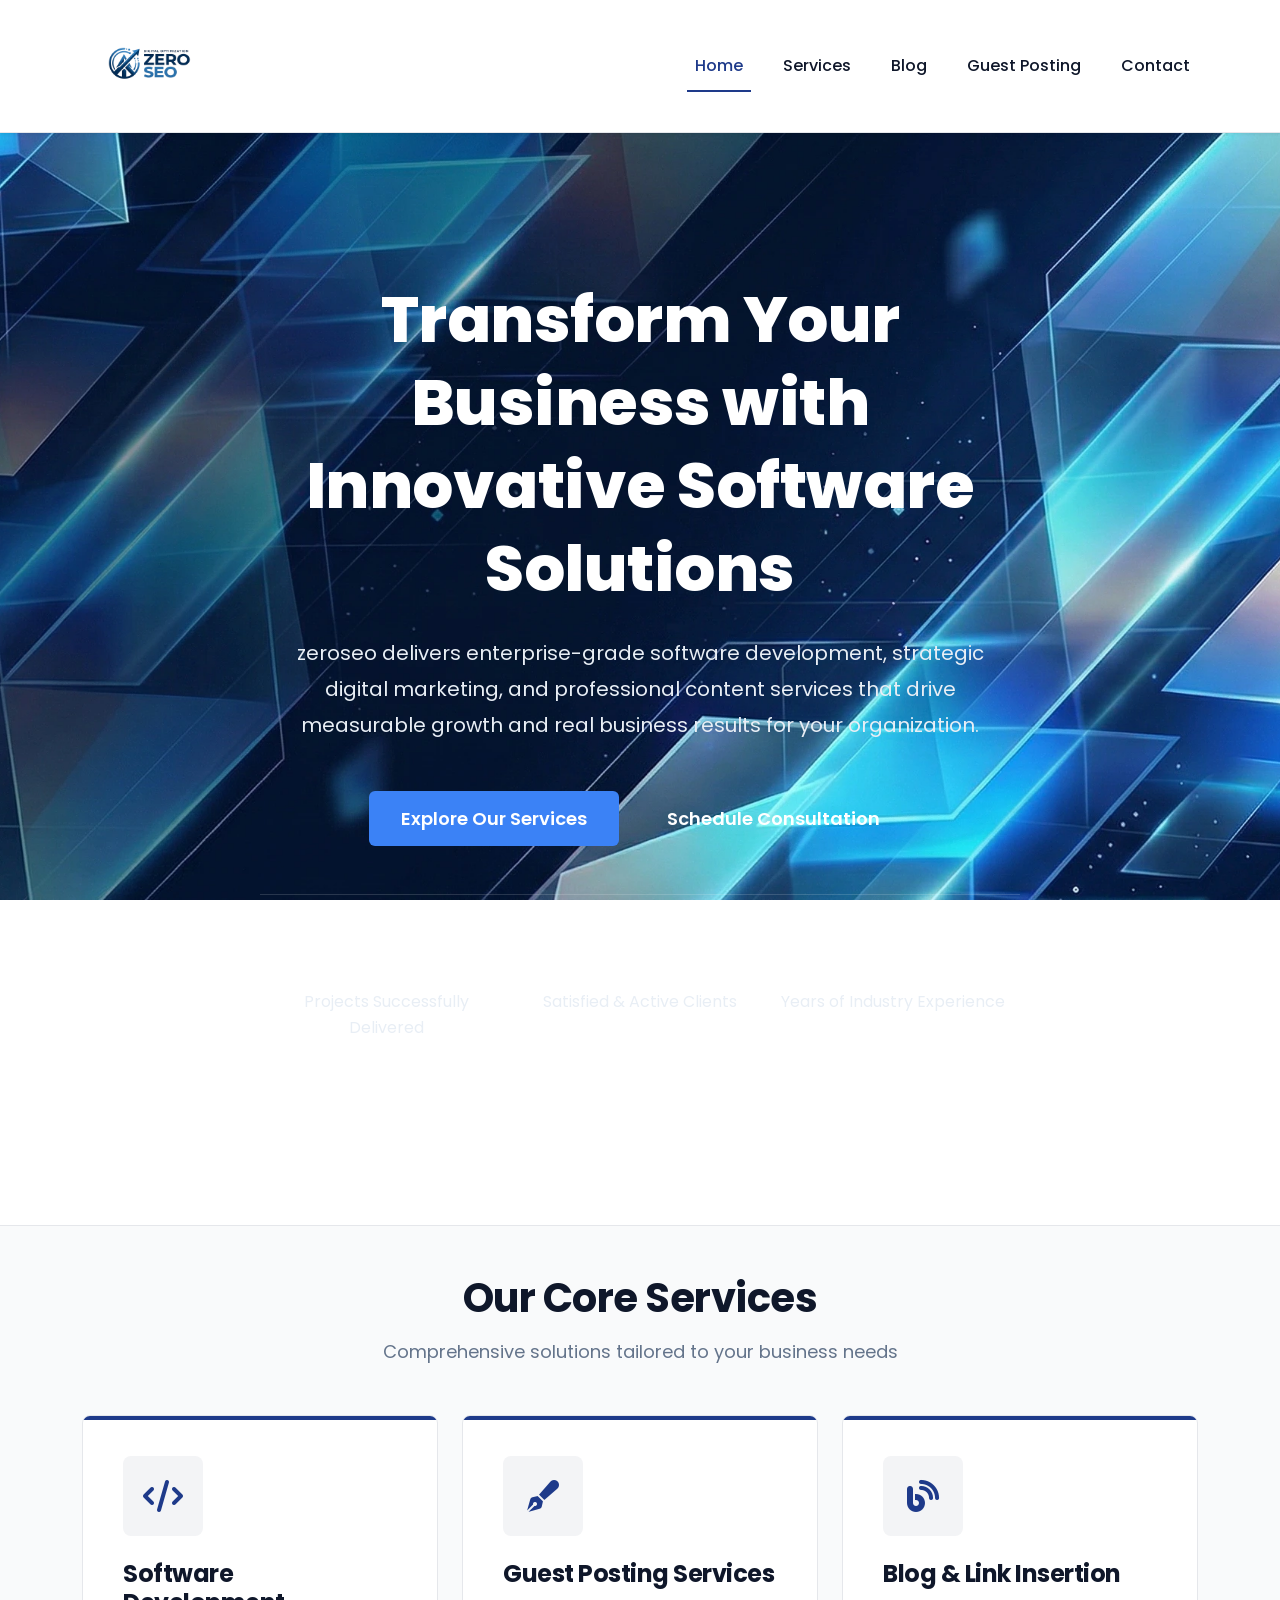
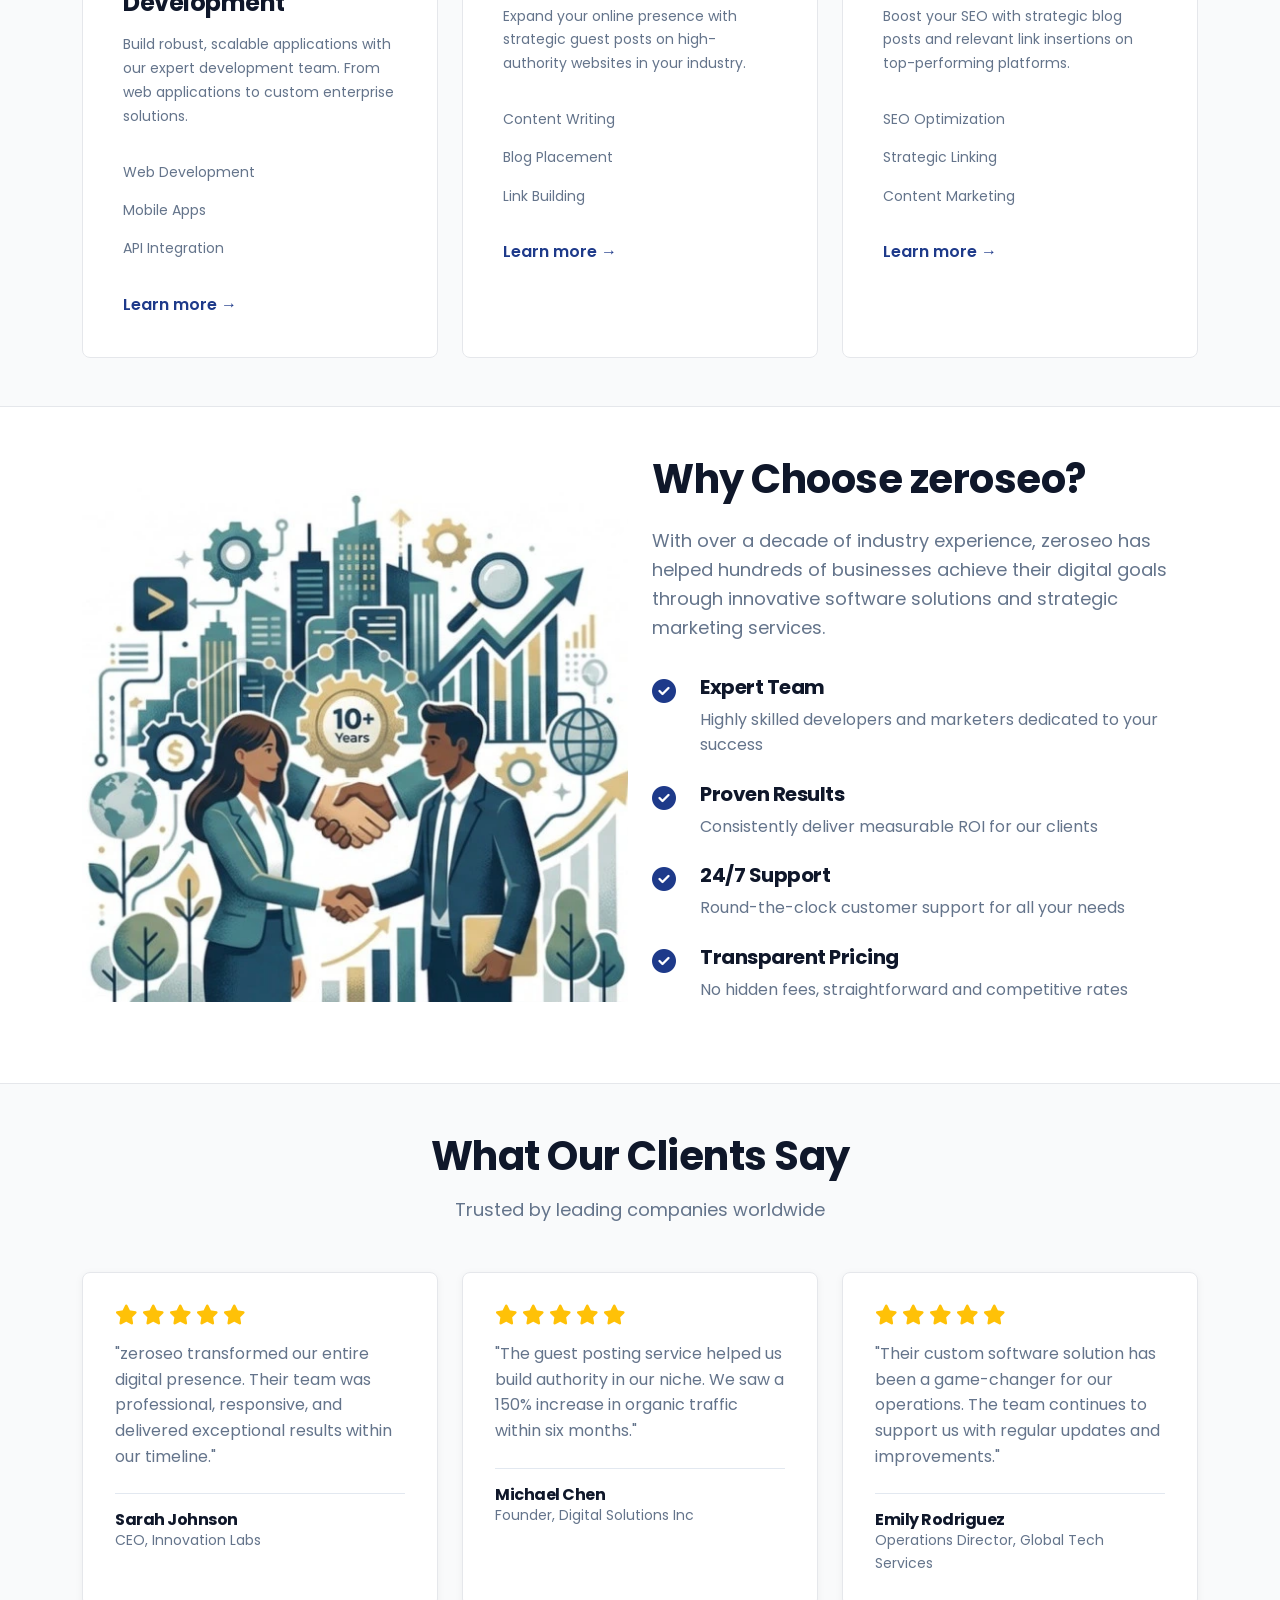
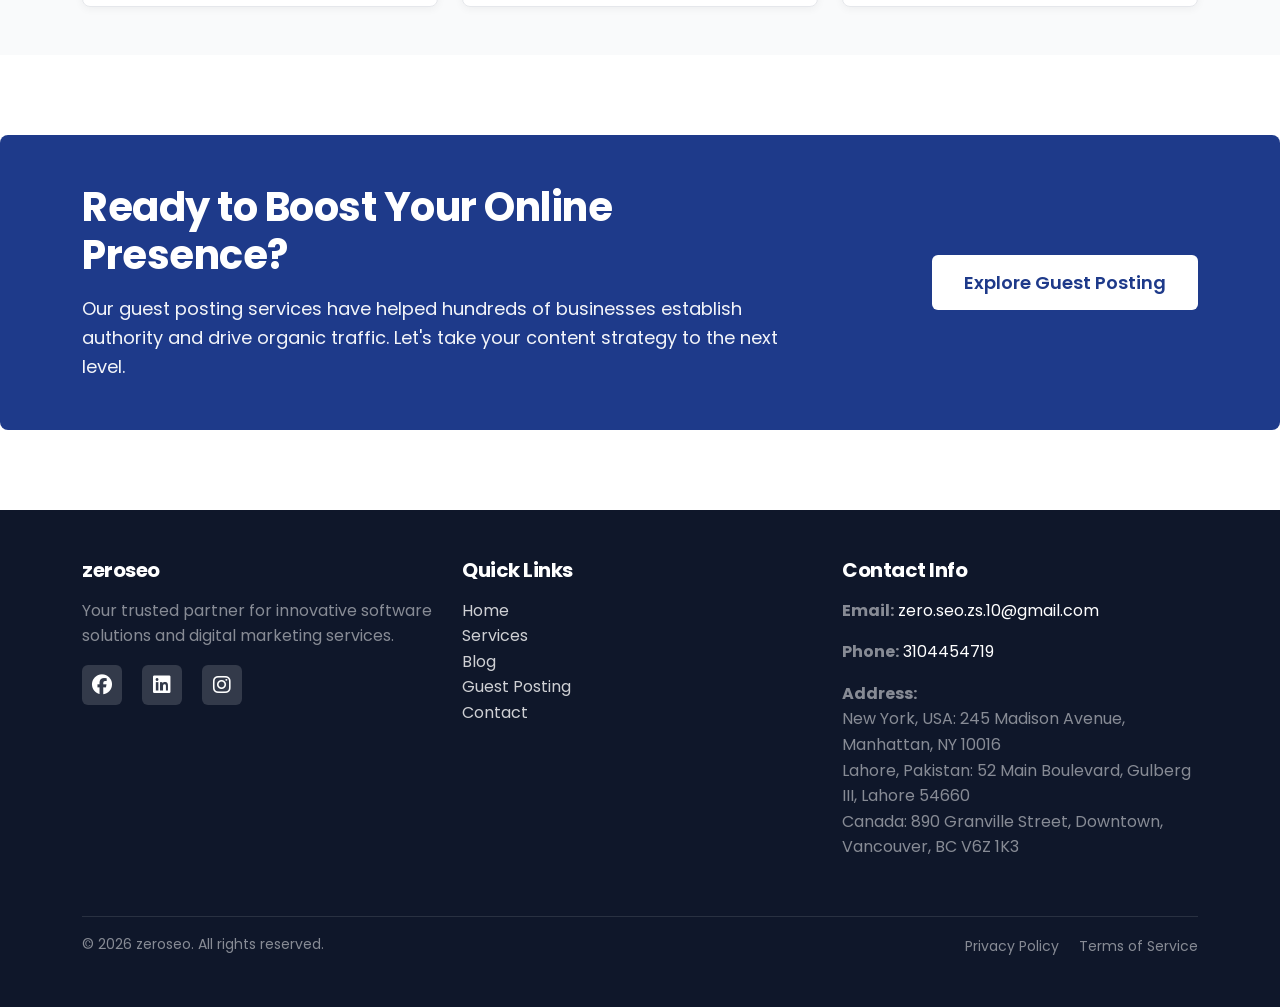
==== index.html @ 4df9459d "Update footer socials and unify multi-location addresses" ====
<!doctype html>
<html lang="en">
  <head>
    <meta charset="UTF-8" />
    <meta name="viewport" content="width=device-width, initial-scale=1.0" />
    <title>
      zeroseo - Premium Software Development & Digital Marketing Services
    </title>
    <meta
      name="description"
      content="Discover zeroseo's premium software development, guest posting, and blog marketing services. Elevate your digital presence today."
    />
    <meta
      name="keywords"
      content="software development, guest posting, blog marketing, digital services"
    />
    <meta
      property="og:title"
      content="zeroseo - Premium Software Development & Digital Marketing Services"
    />
    <meta
      property="og:description"
      content="Discover zeroseo's premium software development, guest posting, and blog marketing services."
    />
    <meta property="og:type" content="website" />
    <meta property="og:url" content="https://zeroseo.com" />
    <meta property="og:image" content="assets/images/og-image.webp" />
    <meta name="theme-color" content="#0d6efd" />
    <link rel="icon" type="image/webp" href="assets/images/logo.webp" />

    <!-- Google Fonts - Poppins Sans Serif -->
    <link rel="preconnect" href="https://fonts.googleapis.com" />
    <link rel="preconnect" href="https://fonts.gstatic.com" crossorigin />
    <link
      href="https://fonts.googleapis.com/css2?family=Poppins:wght@300;400;500;600;700;800;900&display=swap"
      rel="stylesheet"
    />

    <!-- Bootstrap 5 CSS from CDN -->
    <link
      href="https://cdn.jsdelivr.net/npm/bootstrap@5.3.0/dist/css/bootstrap.min.css"
      rel="stylesheet"
    />
    <!-- Font Awesome for Icons -->
    <link
      rel="stylesheet"
      href="https://cdnjs.cloudflare.com/ajax/libs/font-awesome/6.4.0/css/all.min.css"
    />
    <!-- Custom CSS -->
    <link rel="stylesheet" href="assets/css/styles.css" />
  </head>
  <body>
    <!-- Navigation Bar -->
    <nav
      class="navbar navbar-expand-lg navbar-light bg-white sticky-top shadow-sm"
    >
      <div class="container">
        <a class="navbar-brand" href="index.html">
          <img
            src="assets/images/logo.webp"
            alt="zeroseo Logo"
            class="navbar-logo"
            style="height: 90px"
          />
        </a>
        <button
          class="navbar-toggler"
          type="button"
          data-bs-toggle="collapse"
          data-bs-target="#navbarNav"
        >
          <span class="navbar-toggler-icon"></span>
        </button>
        <div class="collapse navbar-collapse" id="navbarNav">
          <ul class="navbar-nav ms-auto">
            <li class="nav-item">
              <a class="nav-link active" href="index.html">Home</a>
            </li>
            <li class="nav-item">
              <a class="nav-link" href="pages/services/services.html"
                >Services</a
              >
            </li>
            <li class="nav-item">
              <a class="nav-link" href="pages/blog/blog-list.html">Blog</a>
            </li>
            <li class="nav-item">
              <a class="nav-link" href="pages/guest-posting/guest-posting.html"
                >Guest Posting</a
              >
            </li>
            <li class="nav-item">
              <a class="nav-link" href="pages/contact/contact.html">Contact</a>
            </li>
          </ul>
        </div>
      </div>
    </nav>

    <!-- Hero Section -->
    <section
      class="hero-section py-5"
      style="background-image: url(&quot;assets/images/hero-bg.webp&quot;)"
    >
      <div class="container">
        <div class="row align-items-center min-vh-100">
          <div class="col-lg-8 mx-auto text-center">
            <h1 class="display-3 fw-bold mb-4" style="color: #ffffff">
              Transform Your Business with Innovative Software Solutions
            </h1>
            <p class="lead fs-5 mb-5" style="color: #e8eef5; line-height: 1.8">
              zeroseo delivers enterprise-grade software development, strategic
              digital marketing, and professional content services that drive
              measurable growth and real business results for your organization.
            </p>
            <div class="d-flex gap-3 justify-content-center flex-wrap">
              <a
                href="pages/services/services.html"
                class="btn btn-primary btn-lg"
                style="background-color: #3b82f6; border-color: #3b82f6"
              >
                Explore Our Services
              </a>
              <a
                href="pages/contact/contact.html"
                class="btn btn-outline-primary btn-lg"
                style="
                  color: #ffffff;
                  border-color: #ffffff;
                  background-color: transparent;
                "
              >
                Schedule Consultation
              </a>
            </div>

            <!-- Trust Metrics -->
            <div class="row mt-5 pt-4 border-top">
              <div class="col-md-4 py-4">
                <h3 class="h2 fw-bold" style="color: #ffffff">200+</h3>
                <p style="color: #d1d9e6">Projects Successfully Delivered</p>
              </div>
              <div class="col-md-4 py-4">
                <h3 class="h2 fw-bold" style="color: #ffffff">65+</h3>
                <p style="color: #d1d9e6">Satisfied & Active Clients</p>
              </div>
              <div class="col-md-4 py-4">
                <h3 class="h2 fw-bold" style="color: #ffffff">5+</h3>
                <p style="color: #d1d9e6">Years of Industry Experience</p>
              </div>
            </div>
          </div>
        </div>
      </div>
    </section>

    <!-- Services Overview Cards -->
    <section
      class="services-overview py-5"
      style="
        background-color: #f9fafb;
        border-top: 1px solid #e5e7eb;
        border-bottom: 1px solid #e5e7eb;
      "
    >
      <div class="container">
        <div class="text-center mb-5">
          <h2 class="display-6 fw-bold mb-3">Our Core Services</h2>
          <p class="lead text-muted">
            Comprehensive solutions tailored to your business needs
          </p>
        </div>

        <div class="row g-4">
          <!-- Service Card 1: Software Development -->
          <div class="col-md-6 col-lg-4">
            <div class="service-card h-100">
              <div class="icon-box">
                <i class="fas fa-code"></i>
              </div>
              <h3>Software Development</h3>
              <p>
                Build robust, scalable applications with our expert development
                team. From web applications to custom enterprise solutions.
              </p>
              <ul class="service-list">
                <li>Web Development</li>
                <li>Mobile Apps</li>
                <li>API Integration</li>
              </ul>
              <a
                href="pages/services/services.html"
                class="text-primary text-decoration-none fw-semibold"
                >Learn more →</a
              >
            </div>
          </div>

          <!-- Service Card 2: Guest Posting -->
          <div class="col-md-6 col-lg-4">
            <div class="service-card h-100">
              <div class="icon-box">
                <i class="fas fa-pen-fancy"></i>
              </div>
              <h3>Guest Posting Services</h3>
              <p>
                Expand your online presence with strategic guest posts on
                high-authority websites in your industry.
              </p>
              <ul class="service-list">
                <li>Content Writing</li>
                <li>Blog Placement</li>
                <li>Link Building</li>
              </ul>
              <a
                href="pages/guest-posting/guest-posting.html"
                class="text-primary text-decoration-none fw-semibold"
                >Learn more →</a
              >
            </div>
          </div>

          <!-- Service Card 3: Blog & Link Insertion -->
          <div class="col-md-6 col-lg-4">
            <div class="service-card h-100">
              <div class="icon-box">
                <i class="fas fa-blog"></i>
              </div>
              <h3>Blog & Link Insertion</h3>
              <p>
                Boost your SEO with strategic blog posts and relevant link
                insertions on top-performing platforms.
              </p>
              <ul class="service-list">
                <li>SEO Optimization</li>
                <li>Strategic Linking</li>
                <li>Content Marketing</li>
              </ul>
              <a
                href="pages/services/services.html"
                class="text-primary text-decoration-none fw-semibold"
                >Learn more →</a
              >
            </div>
          </div>
        </div>
      </div>
    </section>

    <!-- About Section -->
    <section class="about-section py-5">
      <div class="container">
        <div class="row align-items-center g-4">
          <div class="col-lg-6">
            <div class="about-image">
              <img
                src="assets/images/why-choose-zeroseo.webp"
                alt="Why Choose zeroseo - Professional Team"
                class="img-fluid"
              />
            </div>
          </div>
          <div class="col-lg-6">
            <h2 class="display-6 fw-bold mb-4">Why Choose zeroseo?</h2>
            <p class="lead text-muted mb-4">
              With over a decade of industry experience, zeroseo has helped
              hundreds of businesses achieve their digital goals through
              innovative software solutions and strategic marketing services.
            </p>
            <div class="features-list">
              <div class="feature-item">
                <i class="fas fa-check-circle text-primary"></i>
                <div>
                  <h5>Expert Team</h5>
                  <p>
                    Highly skilled developers and marketers dedicated to your
                    success
                  </p>
                </div>
              </div>
              <div class="feature-item">
                <i class="fas fa-check-circle text-primary"></i>
                <div>
                  <h5>Proven Results</h5>
                  <p>Consistently deliver measurable ROI for our clients</p>
                </div>
              </div>
              <div class="feature-item">
                <i class="fas fa-check-circle text-primary"></i>
                <div>
                  <h5>24/7 Support</h5>
                  <p>Round-the-clock customer support for all your needs</p>
                </div>
              </div>
              <div class="feature-item">
                <i class="fas fa-check-circle text-primary"></i>
                <div>
                  <h5>Transparent Pricing</h5>
                  <p>No hidden fees, straightforward and competitive rates</p>
                </div>
              </div>
            </div>
          </div>
        </div>
      </div>
    </section>

    <!-- Testimonials Section -->
    <section
      class="testimonials-section py-5"
      style="background-color: #f9fafb; border-top: 1px solid #e5e7eb"
    >
      <div class="container">
        <div class="text-center mb-5">
          <h2 class="display-6 fw-bold mb-3">What Our Clients Say</h2>
          <p class="lead text-muted">Trusted by leading companies worldwide</p>
        </div>

        <div class="row g-4">
          <!-- Testimonial 1 -->
          <div class="col-md-6 col-lg-4">
            <div class="testimonial-card h-100">
              <div class="stars mb-3">
                <i class="fas fa-star text-warning"></i>
                <i class="fas fa-star text-warning"></i>
                <i class="fas fa-star text-warning"></i>
                <i class="fas fa-star text-warning"></i>
                <i class="fas fa-star text-warning"></i>
              </div>
              <p class="mb-4">
                "zeroseo transformed our entire digital presence. Their team was
                professional, responsive, and delivered exceptional results
                within our timeline."
              </p>
              <div class="testimonial-author">
                <h6 class="mb-0 fw-bold">Sarah Johnson</h6>
                <p class="text-muted small mb-0">CEO, Innovation Labs</p>
              </div>
            </div>
          </div>

          <!-- Testimonial 2 -->
          <div class="col-md-6 col-lg-4">
            <div class="testimonial-card h-100">
              <div class="stars mb-3">
                <i class="fas fa-star text-warning"></i>
                <i class="fas fa-star text-warning"></i>
                <i class="fas fa-star text-warning"></i>
                <i class="fas fa-star text-warning"></i>
                <i class="fas fa-star text-warning"></i>
              </div>
              <p class="mb-4">
                "The guest posting service helped us build authority in our
                niche. We saw a 150% increase in organic traffic within six
                months."
              </p>
              <div class="testimonial-author">
                <h6 class="mb-0 fw-bold">Michael Chen</h6>
                <p class="text-muted small mb-0">
                  Founder, Digital Solutions Inc
                </p>
              </div>
            </div>
          </div>

          <!-- Testimonial 3 -->
          <div class="col-md-6 col-lg-4">
            <div class="testimonial-card h-100">
              <div class="stars mb-3">
                <i class="fas fa-star text-warning"></i>
                <i class="fas fa-star text-warning"></i>
                <i class="fas fa-star text-warning"></i>
                <i class="fas fa-star text-warning"></i>
                <i class="fas fa-star text-warning"></i>
              </div>
              <p class="mb-4">
                "Their custom software solution has been a game-changer for our
                operations. The team continues to support us with regular
                updates and improvements."
              </p>
              <div class="testimonial-author">
                <h6 class="mb-0 fw-bold">Emily Rodriguez</h6>
                <p class="text-muted small mb-0">
                  Operations Director, Global Tech Services
                </p>
              </div>
            </div>
          </div>
        </div>
      </div>
    </section>

    <!-- CTA Section: Guest Posting Promotion -->
    <section
      class="cta-section py-5"
      style="background-color: #1e3a8a; margin: 5rem 0"
    >
      <div class="container">
        <div class="row align-items-center">
          <div class="col-lg-8">
            <h2 class="display-6 fw-bold mb-3">
              Ready to Boost Your Online Presence?
            </h2>
            <p class="lead mb-0">
              Our guest posting services have helped hundreds of businesses
              establish authority and drive organic traffic. Let's take your
              content strategy to the next level.
            </p>
          </div>
          <div class="col-lg-4 text-lg-end mt-4 mt-lg-0">
            <a
              href="pages/guest-posting/guest-posting.html"
              class="btn btn-light btn-lg"
              >Explore Guest Posting</a
            >
          </div>
        </div>
      </div>
    </section>

    <!-- Footer -->
    <footer class="bg-dark text-white py-5 mt-5">
      <div class="container">
        <div class="row">
          <div class="col-md-4 mb-4">
            <h5 class="mb-3">zeroseo</h5>
            <p class="text-white-50">
              Your trusted partner for innovative software solutions and digital
              marketing services.
            </p>
            <div class="social-links mt-3">
              <a href="#" class="text-white me-3" aria-label="Facebook"
                ><i class="fab fa-facebook"></i
              ></a>
              <a href="https://www.linkedin.com/company/zeroseo/about/" class="text-white me-3" aria-label="LinkedIn"
                ><i class="fab fa-linkedin"></i
              ></a>
              <a href="#" class="text-white" aria-label="Instagram"
                ><i class="fab fa-instagram"></i
              ></a>
            </div>
          </div>
          <div class="col-md-4 mb-4">
            <h5 class="mb-3">Quick Links</h5>
            <ul class="list-unstyled">
              <li>
                <a href="index.html" class="text-decoration-none">Home</a>
              </li>
              <li>
                <a
                  href="pages/services/services.html"
                  class="text-decoration-none"
                  >Services</a
                >
              </li>
              <li>
                <a href="pages/blog/blog-list.html" class="text-decoration-none"
                  >Blog</a
                >
              </li>
              <li>
                <a
                  href="pages/guest-posting/guest-posting.html"
                  class="text-decoration-none"
                  >Guest Posting</a
                >
              </li>
              <li>
                <a
                  href="pages/contact/contact.html"
                  class="text-decoration-none"
                  >Contact</a
                >
              </li>
            </ul>
          </div>
          <div class="col-md-4 mb-4">
            <h5 class="mb-3">Contact Info</h5>
            <p class="text-white-50">
              <strong>Email:</strong>
              <a
                href="mailto:zero.seo.zs.10@gmail.com"
                class="text-white text-decoration-none"
                >zero.seo.zs.10@gmail.com</a
              >
            </p>
            <p class="text-white-50">
              <strong>Phone:</strong>
              <a href="tel:+1234567890" class="text-white text-decoration-none"
                >3104454719</a
              >
            </p>
            <p class="text-white-50">
              <strong>Address:</strong><br />
              New York, USA: 245 Madison Avenue, Manhattan, NY 10016<br />
              Lahore, Pakistan: 52 Main Boulevard, Gulberg III, Lahore 54660<br />
              Canada: 890 Granville Street, Downtown, Vancouver, BC V6Z 1K3
            </p>
          </div>
        </div>
        <hr class="bg-secondary" />
        <div class="row">
          <div class="col-md-6">
            <p class="text-white-50 small mb-0">
              &copy; 2026 zeroseo. All rights reserved.
            </p>
          </div>
          <div class="col-md-6 text-md-end">
            <a href="#" class="text-white-50 small text-decoration-none me-3"
              >Privacy Policy</a
            >
            <a href="#" class="text-white-50 small text-decoration-none"
              >Terms of Service</a
            >
          </div>
        </div>
      </div>
    </footer>

    <!-- Bootstrap 5 JS from CDN -->
    <script src="https://cdn.jsdelivr.net/npm/bootstrap@5.3.0/dist/js/bootstrap.bundle.min.js"></script>
    <!-- Custom JS -->
    <script src="assets/js/script.js"></script>
  </body>
</html>
---- assets/css/styles.css ----
/* ================================================
   zeroseo WEBSITE - CUSTOM STYLES
   Professional Software Services Website
   ================================================ */

/* ================================================
   COLOR PALETTE & VARIABLES
   ================================================ */
:root {
    /* Primary Colors - Professional Palette */
    --primary-color: #1e3a8a;
    --primary-dark: #1e40af;
    --primary-light: #3b82f6;
    
    /* Secondary Colors */
    --secondary-color: #64748b;
    --success-color: #10b981;
    --warning-color: #f59e0b;
    --danger-color: #ef4444;
    
    /* Neutral Colors - Professional Grays */
    --dark-color: #0f172a;
    --light-color: #f8fafc;
    --white-color: #ffffff;
    --gray-color: #e2e8f0;
    --gray-900: #111827;
    --gray-800: #1f2937;
    --gray-700: #374151;
    --gray-600: #4b5563;
    --gray-500: #6b7280;
    --gray-400: #9ca3af;
    --gray-300: #d1d5db;
    --gray-200: #e5e7eb;
    --gray-100: #f3f4f6;
    --gray-50: #f9fafb;
    
    /* Typography */
    --font-family: 'Poppins', -apple-system, BlinkMacSystemFont, 'Segoe UI', 'Roboto', 'Helvetica Neue', 'Arial', sans-serif;
    --font-size-base: 1rem;
    --font-size-lg: 1.125rem;
    --font-size-sm: 0.875rem;
    
    /* Shadows - Professional */
    --shadow-sm: 0 1px 3px rgba(0, 0, 0, 0.08);
    --shadow-md: 0 4px 12px rgba(0, 0, 0, 0.1);
    --shadow-lg: 0 10px 30px rgba(0, 0, 0, 0.12);
    
    /* Transitions */
    --transition: all 0.3s ease;
}

/* ================================================
   GLOBAL STYLES
   ================================================ */
* {
    margin: 0;
    padding: 0;
    box-sizing: border-box;
}

html {
    scroll-behavior: smooth;
}

body {
    font-family: 'Poppins', -apple-system, BlinkMacSystemFont, 'Segoe UI', 'Roboto', 'Helvetica Neue', 'Arial', sans-serif !important;
    font-size: var(--font-size-base);
    line-height: 1.6;
    color: var(--dark-color);
    background-color: var(--white-color);
}

/* Keep Font Awesome icons using their own font family. */
.fa,
.fas,
.fa-solid {
    font-family: "Font Awesome 6 Free" !important;
    font-weight: 900 !important;
}

.fab,
.fa-brands {
    font-family: "Font Awesome 6 Brands" !important;
    font-weight: 400 !important;
}

/* ================================================
   TYPOGRAPHY
   ================================================ */
h1, h2, h3, h4, h5, h6 {
    font-weight: 700;
    line-height: 1.2;
    margin-bottom: 1rem;
    color: var(--dark-color);
    letter-spacing: -0.5px;
}

h1 { font-size: 3rem; }
h2 { font-size: 2.5rem; }
h3 { font-size: 2rem; }
h4 { font-size: 1.5rem; }
h5 { font-size: 1.25rem; }
h6 { font-size: 1rem; }

p {
    margin-bottom: 1rem;
    color: var(--secondary-color);
}

a {
    color: var(--primary-color);
    text-decoration: none;
    transition: var(--transition);
}

a:hover {
    color: var(--primary-dark);
}

.lead {
    font-size: var(--font-size-lg);
    font-weight: 400;
}

/* ================================================
   BUTTONS
   ================================================ */
.btn {
    padding: 0.75rem 1.5rem;
    font-weight: 600;
    border-radius: 6px;
    transition: var(--transition);
    box-shadow: none;
    border: none;
}

.btn-primary {
    background-color: var(--primary-color);
    border-color: var(--primary-color);
    color: var(--white-color);
}

.btn-primary:hover,
.btn-primary:active {
    background-color: var(--primary-dark);
    border-color: var(--primary-dark);
    box-shadow: 0 10px 25px rgba(30, 58, 138, 0.3);
    transform: translateY(-2px);
}

.btn-outline-primary {
    color: var(--primary-color);
    border-color: var(--primary-color);
}

.btn-outline-primary:hover {
    background-color: var(--primary-color);
    border-color: var(--primary-color);
    color: var(--white-color);
}

.btn-light {
    background-color: var(--white-color);
    border-color: var(--white-color);
    color: var(--primary-color);
    font-weight: 600;
}

.btn-light:hover {
    background-color: var(--light-color);
    border-color: var(--light-color);
}

.btn-lg {
    padding: 0.875rem 2rem;
    font-size: var(--font-size-lg);
}

/* ================================================
   NAVIGATION BAR
   ================================================ */
.navbar {
    transition: var(--transition);
    padding: 1rem 0;
    border-bottom: 1px solid var(--gray-200);
}

.navbar-brand {
    font-size: 1.5rem;
    font-weight: 700;
    color: var(--primary-color) !important;
    letter-spacing: 0.5px;
    display: flex;
    align-items: center;
}

.navbar-logo {
    width: auto;
    display: block;
}

.navbar-logo-icon {
    font-size: 1.75rem;
    display: inline-block;
}

.navbar-nav .nav-link {
    color: var(--dark-color) !important;
    font-weight: 500;
    margin-left: 1.5rem;
    position: relative;
    transition: var(--transition);
}

.navbar-nav .nav-link::after {
    content: '';
    position: absolute;
    bottom: -5px;
    left: 0;
    width: 0;
    height: 2px;
    background-color: var(--primary-color);
    transition: var(--transition);
}

.navbar-nav .nav-link:hover::after,
.navbar-nav .nav-link.active::after {
    width: 100%;
}

.navbar-nav .nav-link.active {
    color: var(--primary-color) !important;
}

.navbar-toggler {
    border-color: var(--primary-color);
}

.navbar-toggler:focus {
    box-shadow: 0 0 0 0.25rem rgba(13, 110, 253, 0.25);
}

/* ================================================
   HERO SECTION
   ================================================ */
.hero-section {
    background-size: cover;
    background-position: center;
    background-repeat: no-repeat;
    background-attachment: fixed;
    position: relative;
    overflow: hidden;
    min-height: 100vh;
    padding: 6rem 0 !important;
}

.hero-section::before {
    content: '';
    position: absolute;
    top: 0;
    left: 0;
    width: 100%;
    height: 100%;
    background: rgba(13, 45, 95, 0.6);
    z-index: 100;
    animation: shutterWipeOpen 1.5s ease-in-out forwards;
}

.hero-section::after {
    display: none;
}

.hero-section .container {
    position: relative;
    z-index: 1;
}

.hero-section h1 {
    color: #ffffff !important;
    line-height: 1.3;
    font-weight: 800 !important;
}

.hero-section .lead {
    color: #e8eef5 !important;
    font-weight: 400;
}

.hero-section p {
    color: #e8eef5 !important;
}

.hero-section .btn-primary {
    background-color: #3b82f6 !important;
    border-color: #3b82f6 !important;
    color: #ffffff !important;
    font-weight: 600;
}

.hero-section .btn-primary:hover {
    background-color: #2563eb !important;
    border-color: #2563eb !important;
    box-shadow: 0 10px 30px rgba(59, 130, 246, 0.4);
    transform: translateY(-2px);
    color: #ffffff !important;
}

.hero-section .btn-outline-primary {
    color: #ffffff !important;
    border-color: #ffffff !important;
    background-color: transparent !important;
    font-weight: 600;
}

.hero-section .btn-outline-primary:hover {
    background-color: rgba(255, 255, 255, 0.15) !important;
    color: #ffffff !important;
    border-color: #ffffff !important;
}

.hero-section .border-top {
    border-color: rgba(255, 255, 255, 0.15) !important;
}

.hero-section h3 {
    color: #ffffff !important;
    font-weight: 700 !important;
}

.hero-section .text-primary {
    color: #ffffff !important;
}

.hero-section .text-muted {
    color: #d1d9e6 !important;
}

/* Content Animation */
.hero-section .col-lg-8 {
    animation: fadeInUp 1s ease-out 0.5s forwards;
    opacity: 0;
}

/* Keyframe Animations */
@keyframes shutterWipeOpen {
    0% {
        left: 0;
        width: 100%;
        opacity: 1;
    }
    100% {
        left: 100%;
        width: 0;
        opacity: 0;
    }
}

@keyframes fadeInUp {
    from {
        opacity: 0;
        transform: translateY(30px);
    }
    to {
        opacity: 1;
        transform: translateY(0);
    }
}

/* Keyframe Animations */
@keyframes shutterOpen {
    0% {
        transform: scaleX(1);
        transform-origin: left center;
    }
    100% {
        transform: scaleX(0);
        transform-origin: left center;
    }
}

@keyframes contentFadeIn {
    from {
        opacity: 0;
    }
    to {
        opacity: 1;
    }
}

.min-vh-75 {
    min-height: 75vh;
}

/* ================================================
   SERVICE CARDS
   ================================================ */
.service-card {
    background: var(--white-color);
    border: 1px solid var(--gray-200);
    border-radius: 8px;
    padding: 2.5rem;
    transition: var(--transition);
    position: relative;
    overflow: hidden;
}

.service-card::before {
    content: '';
    position: absolute;
    top: 0;
    left: 0;
    width: 100%;
    height: 4px;
    background-color: var(--primary-color);
}

.service-card:hover {
    transform: translateY(-10px);
    box-shadow: var(--shadow-lg);
    border-color: var(--primary-color);
}

.service-card h3 {
    color: var(--dark-color);
    margin-top: 1.5rem;
    margin-bottom: 1rem;
    font-size: 1.5rem;
}

.service-card p {
    color: var(--secondary-color);
    font-size: var(--font-size-sm);
    line-height: 1.7;
}

.service-list,
.service-features {
    list-style: none;
    padding-left: 0;
    margin-left: 0;
    margin: 1.5rem 0;
}

.service-list li::marker,
.service-features li::marker {
    content: "";
}

.service-list li,
.service-features li {
    padding: 0.5rem 0;
    color: var(--secondary-color);
    font-size: var(--font-size-sm);
}

.service-features li {
    display: flex;
    align-items: center;
}

.service-features i {
    color: var(--success-color);
    margin-right: 0.75rem;
}

/* ================================================
   ICON BOX
   ================================================ */
.icon-box {
    width: 80px;
    height: 80px;
    background-color: var(--gray-100);
    border-radius: 8px;
    display: flex;
    align-items: center;
    justify-content: center;
    font-size: 2rem;
    color: var(--primary-color);
    margin-bottom: 1rem;
    transition: var(--transition);
}

.service-card:hover .icon-box {
    background-color: var(--primary-color);
    color: white;
    transform: scale(1.1);
}

/* ================================================
   FEATURE ITEMS
   ================================================ */
.features-list {
    list-style: none;
    margin: 2rem 0;
}

.feature-item {
    display: flex;
    gap: 1.5rem;
    margin-bottom: 1.5rem;
    align-items: flex-start;
}

.feature-item i {
    font-size: 1.5rem;
    color: var(--primary-color);
    margin-top: 0.25rem;
    flex-shrink: 0;
}

.feature-item h5 {
    color: var(--dark-color);
    margin-bottom: 0.5rem;
}

.feature-item p {
    color: var(--secondary-color);
    margin-bottom: 0;
}

/* ================================================
   TESTIMONIAL CARDS
   ================================================ */
.testimonial-card {
    background: var(--white-color);
    border: 1px solid var(--gray-200);
    border-radius: 8px;
    padding: 2rem;
    transition: var(--transition);
    box-shadow: 0 2px 8px rgba(0, 0, 0, 0.05);
}

.testimonial-card:hover {
    box-shadow: 0 10px 25px rgba(0, 0, 0, 0.08);
    transform: translateY(-4px);
}

.testimonial-card .stars {
    display: flex;
    gap: 0.25rem;
}

.testimonial-card i.fa-star {
    font-size: 1.25rem;
}

.testimonial-author {
    border-top: 1px solid var(--gray-color);
    padding-top: 1rem;
}

/* ================================================
   BENEFIT CARDS
   ================================================ */
.benefit-card {
    background: var(--white-color);
    border: 1px solid var(--gray-200);
    border-radius: 8px;
    padding: 2rem;
    text-align: center;
    transition: var(--transition);
    height: 100%;
}

.benefit-card:hover {
    box-shadow: 0 10px 30px rgba(0, 0, 0, 0.08);
    transform: translateY(-5px);
}

.benefit-card h4 {
    color: var(--dark-color);
    margin-bottom: 1rem;
    font-size: 1.25rem;
}

.benefit-card p {
    color: var(--secondary-color);
    font-size: var(--font-size-sm);
    margin-bottom: 0;
}

/* ================================================
   PRICING CARDS
   ================================================ */
.pricing-card {
    background: var(--white-color);
    border: 1px solid var(--gray-200);
    border-radius: 8px;
    padding: 2.5rem 2rem;
    text-align: center;
    transition: var(--transition);
    position: relative;
}

.pricing-card.featured {
    border: 2px solid var(--primary-color);
    box-shadow: 0 20px 40px rgba(30, 58, 138, 0.1);
    transform: scale(1.02);
}

.pricing-card:hover {
    box-shadow: var(--shadow-lg);
    border-color: var(--primary-color);
}

.badge-recommended {
    position: absolute;
    top: -15px;
    left: 50%;
    transform: translateX(-50%);
    background: var(--primary-color);
    color: var(--white-color);
    padding: 0.5rem 1.5rem;
    border-radius: 50px;
    font-size: var(--font-size-sm);
    font-weight: 600;
    white-space: nowrap;
}

.pricing-card h3 {
    color: var(--dark-color);
    margin-bottom: 0.5rem;
}

.price {
    margin: 1.5rem 0;
    display: flex;
    justify-content: center;
    align-items: baseline;
    gap: 0.5rem;
}

.price .amount {
    font-size: 2.75rem;
    font-weight: 700;
    color: var(--primary-color);
}

.price .period {
    color: var(--secondary-color);
    font-size: var(--font-size-sm);
}

.features-list {
    text-align: left;
    margin: 2rem 0;
}

.features-list li {
    padding: 0.75rem 0;
    border-bottom: 1px solid var(--gray-color);
    color: var(--secondary-color);
    font-size: var(--font-size-sm);
}

.features-list li:last-child {
    border-bottom: none;
}

.features-list i.fa-check {
    color: var(--success-color);
    margin-right: 0.75rem;
}

.features-list i.fa-times {
    color: #d3d3d3;
    margin-right: 0.75rem;
}

/* ================================================
   PROCESS STEPS
   ================================================ */
.process-step {
    text-align: center;
    padding: 2rem 1.5rem;
    background: var(--white-color);
    border-radius: 8px;
    border: 1px solid var(--gray-200);
    transition: var(--transition);
}

.process-step:hover {
    box-shadow: 0 10px 30px rgba(0, 0, 0, 0.08);
    transform: translateY(-5px);
}

.step-number {
    width: 60px;
    height: 60px;
    background-color: var(--primary-color);
    color: var(--white-color);
    border-radius: 8px;
    display: flex;
    align-items: center;
    justify-content: center;
    font-size: 1.75rem;
    font-weight: 700;
    margin: 0 auto 1.5rem;
}

.process-step h4 {
    color: var(--dark-color);
    margin-bottom: 1rem;
}

.process-step p {
    color: var(--secondary-color);
    font-size: var(--font-size-sm);
    margin-bottom: 0;
}

/* ================================================
   CTA SECTION
   ================================================ */
.cta-section {
    background-color: var(--primary-color);
    border-radius: 8px;
    color: var(--white-color);
}

.cta-section h2 {
    color: var(--white-color);
}

.cta-section p {
    color: rgba(255, 255, 255, 0.95);
}

/* ================================================
   BLOG SECTION
   ================================================ */
.blog-card {
    background: var(--white-color);
    border: 1px solid var(--gray-200);
    border-radius: 8px;
    overflow: hidden;
    transition: var(--transition);
    box-shadow: 0 2px 8px rgba(0, 0, 0, 0.05);
    display: flex;
    flex-direction: column;
    height: 100%;
}

.blog-card:hover {
    box-shadow: 0 12px 24px rgba(0, 0, 0, 0.12);
    transform: translateY(-8px);
}

.blog-card-link {
    cursor: pointer;
}

.blog-card-link:focus-visible {
    outline: 3px solid rgba(30, 58, 138, 0.45);
    outline-offset: 3px;
}

.blog-card .blog-featured-image {
    width: 100%;
    height: 180px;
    background-color: var(--gray-200);
    overflow: hidden;
    display: flex;
    align-items: center;
    justify-content: center;
}

.blog-card .blog-featured-image img {
    width: 100%;
    height: 100%;
    object-fit: cover;
    transition: var(--transition);
}

.blog-card:hover .blog-featured-image img {
    transform: scale(1.05);
}

.blog-card-content {
    padding: 1.5rem;
    flex-grow: 1;
    display: flex;
    flex-direction: column;
}

.blog-meta {
    display: flex;
    gap: 1rem;
    margin-bottom: 1rem;
    color: var(--secondary-color);
    font-size: var(--font-size-sm);
    flex-wrap: wrap;
}

.blog-meta span {
    display: flex;
    align-items: center;
    gap: 0.5rem;
}

.blog-card h3 {
    color: var(--dark-color);
    margin-bottom: 0.75rem;
    font-size: 1.25rem;
    line-height: 1.4;
}

.blog-excerpt {
    color: var(--secondary-color);
    font-size: var(--font-size-sm);
    margin-bottom: 1rem;
    flex-grow: 1;
    line-height: 1.6;
}

.blog-card a {
    color: var(--primary-color);
    font-weight: 600;
    margin-top: auto;
    transition: var(--transition);
}

.blog-card a:hover {
    color: var(--primary-dark);
}

/* ================================================
   BLOG POST SECTION
   ================================================ */
.blog-post-section {
    min-height: 800px;
}

.blog-post-section .blog-featured-image {
    background-color: #f0f0f0;
    min-height: 400px;
}

.blog-post-section .blog-featured-image img {
    max-width: 100%;
    height: auto;
}

.post-meta {
    display: flex;
    gap: 2rem;
    color: var(--secondary-color);
    font-size: var(--font-size-sm);
    flex-wrap: wrap;
}

.post-meta span {
    display: inline-flex;
    align-items: center;
    gap: 0.5rem;
}

.post-content {
    line-height: 1.8;
    color: var(--secondary-color);
    font-size: var(--font-size-lg);
}

.post-content h2 {
    margin-top: 2rem;
    margin-bottom: 1rem;
}

.post-content h3 {
    margin-top: 1.75rem;
    margin-bottom: 1rem;
}

.post-content p {
    margin-bottom: 1.25rem;
}

.post-content ul,
.post-content ol {
    margin-left: 2rem;
    margin-bottom: 1.25rem;
}

.post-content li {
    margin-bottom: 0.5rem;
}

.post-navigation {
    font-weight: 600;
    transition: var(--transition);
}

.post-navigation a {
    color: var(--dark-color);
    transition: var(--transition);
}

.post-navigation a:hover {
    color: var(--primary-color);
}

/* ================================================
   SIDEBAR
   ================================================ */
.sidebar-widget {
    background: var(--white-color);
    border: 1px solid var(--gray-200);
    border-radius: 8px;
    padding: 1.5rem;
}

.sidebar-widget h4 {
    color: var(--dark-color);
    margin-bottom: 1.5rem;
    border-bottom: 2px solid var(--primary-color);
    padding-bottom: 0.75rem;
}

.sidebar-widget ul li {
    margin-bottom: 1rem;
    border-bottom: 1px solid var(--gray-color);
    padding-bottom: 1rem;
}

.sidebar-widget ul li:last-child {
    border-bottom: none;
    margin-bottom: 0;
    padding-bottom: 0;
}

.sidebar-widget a {
    color: var(--dark-color);
    font-weight: 500;
    transition: var(--transition);
}

.sidebar-widget a:hover {
    color: var(--primary-color);
}

.related-post-card {
    background: var(--white-color);
    border: 1px solid var(--gray-200);
    border-radius: 8px;
    overflow: hidden;
    margin-bottom: 1rem;
    transition: var(--transition);
}

.related-post-card:hover {
    box-shadow: 0 8px 20px rgba(0, 0, 0, 0.1);
}

.related-post-image {
    width: 100%;
    height: 150px;
    background-color: var(--gray-200);
    overflow: hidden;
}

.related-post-image img {
    width: 100%;
    height: 100%;
    object-fit: cover;
}

.related-post-content {
    padding: 1rem;
}

.related-post-content h6 {
    margin-bottom: 0.5rem;
    color: var(--dark-color);
}

.related-post-content a {
    color: var(--primary-color);
    font-size: var(--font-size-sm);
}

/* ================================================
   CONTACT SECTION
   ================================================ */
.contact-info {
    display: flex;
    gap: 1.5rem;
    margin-bottom: 2rem;
}

.contact-info .icon-box {
    flex-shrink: 0;
    width: 60px;
    height: 60px;
}

.contact-info h5 {
    color: var(--dark-color);
    margin-bottom: 0.5rem;
}

.contact-form-wrapper {
    background: var(--white-color);
    border: 1px solid var(--gray-200);
    border-radius: 8px;
    padding: 2.5rem;
    box-shadow: 0 4px 15px rgba(0, 0, 0, 0.05);
}

.form-label {
    color: var(--dark-color);
    margin-bottom: 0.5rem;
}

.form-control,
.form-select {
    border: 1px solid var(--gray-300);
    border-radius: 6px;
    padding: 0.75rem 1rem;
    font-size: var(--font-size-base);
    transition: var(--transition);
    background-color: var(--white-color);
}

.form-control:focus,
.form-select:focus {
    border-color: var(--primary-color);
    box-shadow: 0 0 0 0.25rem rgba(13, 110, 253, 0.25);
}

.form-control.is-invalid,
.form-select.is-invalid {
    border-color: var(--danger-color);
}

.form-control.is-invalid:focus,
.form-select.is-invalid:focus {
    box-shadow: 0 0 0 0.25rem rgba(220, 53, 69, 0.25);
}

.form-check-input {
    cursor: pointer;
}

.form-check-input:checked {
    background-color: var(--primary-color);
    border-color: var(--primary-color);
}

.form-check-label {
    cursor: pointer;
    color: var(--secondary-color);
}

.form-feedback {
    display: none;
    color: var(--danger-color);
    font-size: var(--font-size-sm);
    margin-top: 0.25rem;
}

.map-container {
    width: 100%;
    min-height: 400px;
}

.map-container iframe {
    border-radius: 8px;
}

/* ================================================
   PAGE HEADER
   ================================================ */
.page-header {
    position: relative;
    overflow: hidden;
    background-image: url('../images/hero-bg.webp');
    background-size: cover;
    background-position: center;
    background-repeat: no-repeat;
    background-attachment: fixed;
    border-bottom: 1px solid var(--gray-200);
}

.page-header::before {
    content: '';
    position: absolute;
    inset: 0;
    background: rgba(13, 45, 95, 0.65);
    z-index: 0;
}

.page-header::after {
    content: '';
    position: absolute;
    top: 0;
    left: 0;
    width: 100%;
    height: 100%;
    background: rgba(13, 45, 95, 0.95);
    z-index: 1;
    animation: shutterWipeOpen 1.5s ease-in-out forwards;
}

.page-header .container {
    position: relative;
    z-index: 2;
    animation: fadeInUp 0.9s ease-out 0.35s both;
}

.page-header h1 {
    color: #ffffff;
}

.page-header p,
.page-header .lead,
.page-header .text-muted {
    color: #e8eef5 !important;
}

/* ================================================
   BREADCRUMB
   ================================================ */
.breadcrumb {
    background-color: transparent;
    padding: 0;
    border-bottom: none;
}

.breadcrumb-item {
    font-size: var(--font-size-sm);
}

.breadcrumb-item a {
    color: var(--primary-color);
}

.breadcrumb-item a:hover {
    color: var(--primary-dark);
}

.breadcrumb-item.active {
    color: var(--secondary-color);
}

/* ================================================
   FOOTER
   ================================================ */
footer {
    background-color: var(--dark-color);
    color: var(--white-color);
    margin-top: auto;
}

footer h5 {
    color: var(--white-color);
    margin-bottom: 1.5rem;
}

footer a {
    color: rgba(255, 255, 255, 0.8);
    transition: var(--transition);
    text-decoration: none;
}

footer a:hover {
    color: var(--primary-light);
    text-decoration: none;
}

.social-links a {
    color: var(--white-color);
    font-size: 1.25rem;
    display: inline-flex;
    align-items: center;
    justify-content: center;
    width: 40px;
    height: 40px;
    border-radius: 6px;
    background-color: rgba(255, 255, 255, 0.15);
    transition: var(--transition);
}

.social-links a:hover {
    background-color: var(--primary-light);
    color: var(--white-color);
    transform: translateY(-3px);
}

footer hr {
    border-color: rgba(255, 255, 255, 0.1);
    border-top: 1px solid rgba(255, 255, 255, 0.08);
}

/* ================================================
   ALERTS
   ================================================ */
.alert {
    border-radius: 0.5rem;
    border: none;
    margin-top: 1.5rem;
}

.alert-success {
    background-color: #d4edda;
    color: #155724;
}

.alert-success .alert-link {
    color: #0c5460;
}

.alert-info {
    background-color: #d1ecf1;
    color: #0c5460;
}

.alert-info .alert-link {
    color: #062c33;
}

/* ================================================
   RESPONSIVE DESIGN
   ================================================ */

/* Large Devices (lg and up) */
@media (max-width: 991px) {
    h1 { font-size: 2.5rem; }
    h2 { font-size: 2rem; }
    h3 { font-size: 1.5rem; }

    .navbar-nav .nav-link {
        margin-left: 0;
        padding: 0.5rem 0;
    }

    .navbar-nav .nav-link::after {
        display: none;
    }

    .pricing-card.featured {
        transform: scale(1);
    }
}

/* Medium Devices (md) */
@media (max-width: 767px) {
    h1 { font-size: 2rem; }
    h2 { font-size: 1.5rem; }
    h3 { font-size: 1.25rem; }

    .service-card {
        padding: 1.5rem;
    }

    .icon-box {
        width: 70px;
        height: 70px;
        font-size: 1.75rem;
    }

    .pricing-card {
        padding: 2rem 1.5rem;
    }

    .price .amount {
        font-size: 2.25rem;
    }

    .cta-section .row {
        text-align: center;
    }

    .cta-section .col-lg-4 {
        margin-top: 1.5rem;
    }

    footer .col-md-6 {
        text-align: center;
    }

    footer .col-md-6.text-md-end {
        text-align: center;
    }
}

/* Small Devices (sm) */
@media (max-width: 575px) {
    h1 { font-size: 1.5rem; }
    h2 { font-size: 1.25rem; }
    h3 { font-size: 1rem; }

    .btn {
        padding: 0.625rem 1.25rem;
        font-size: var(--font-size-sm);
    }

    .btn-lg {
        padding: 0.75rem 1.5rem;
        font-size: var(--font-size-base);
    }

    .navbar-brand {
        font-size: 1.25rem;
    }

    .navbar-logo-icon {
        font-size: 1.5rem;
    }

    /* Hero Section Small */
    .hero-section {
        padding: 3rem 0;
    }

    .service-card,
    .benefit-card,
    .pricing-card {
        padding: 1.25rem;
    }

    .icon-box {
        width: 60px;
        height: 60px;
        font-size: 1.5rem;
    }

    .testimonial-card,
    .contact-form-wrapper {
        padding: 1.5rem;
    }

    .form-control,
    .form-select {
        padding: 0.625rem 0.75rem;
        font-size: var(--font-size-sm);
    }

    .post-meta {
        gap: 1rem;
    }

    .blog-card .blog-featured-image {
        height: 160px;
    }

    .feature-item {
        gap: 1rem;
    }

    .feature-item i {
        font-size: 1.25rem;
    }

    .process-step {
        padding: 1.5rem 1rem;
    }

    .step-number {
        width: 50px;
        height: 50px;
        font-size: 1.5rem;
    }
}

/* Extra Small Devices (xs) */
@media (max-width: 360px) {
    .navbar-brand span {
        display: none;
    }

    h1 { font-size: 1.25rem; }
    h2 { font-size: 1rem; }

    .btn {
        width: 100%;
        display: block;
        margin-bottom: 0.5rem;
    }

    .btn-group {
        flex-direction: column;
    }

    .d-flex.gap-3 {
        flex-direction: column;
    }

    .contact-info {
        gap: 1rem;
    }
}

/* ================================================
   ANIMATIONS & TRANSITIONS
   ================================================ */
@keyframes fadeInUp {
    from {
        opacity: 0;
        transform: translateY(30px);
    }
    to {
        opacity: 1;
        transform: translateY(0);
    }
}

@keyframes slideInLeft {
    from {
        opacity: 0;
        transform: translateX(-100px);
    }
    to {
        opacity: 1;
        transform: translateX(0);
    }
}

@keyframes slideInRight {
    from {
        opacity: 0;
        transform: translateX(100px);
    }
    to {
        opacity: 1;
        transform: translateX(0);
    }
}

@keyframes pulse {
    0%, 100% {
        opacity: 1;
    }
    50% {
        opacity: 0.5;
    }
}

/* ================================================
   UTILITY CLASSES
   ================================================ */
.text-primary {
    color: var(--primary-color) !important;
}

.text-secondary {
    color: var(--secondary-color) !important;
}

.text-dark {
    color: var(--dark-color) !important;
}

.text-muted {
    color: var(--secondary-color) !important;
}

.bg-light {
    background-color: var(--light-color) !important;
}

.bg-dark {
    background-color: var(--dark-color) !important;
}

.shadow-sm {
    box-shadow: var(--shadow-sm) !important;
}

.shadow {
    box-shadow: var(--shadow-md) !important;
}

.shadow-lg {
    box-shadow: var(--shadow-lg) !important;
}

.rounded {
    border-radius: 0.5rem !important;
}

.rounded-lg {
    border-radius: 0.75rem !important;
}

.fw-bold {
    font-weight: 700 !important;
}

.fw-semibold {
    font-weight: 600 !important;
}

.transition-all {
    transition: var(--transition) !important;
}

/* ================================================
   SCROLLBAR STYLING
   ================================================ */
::-webkit-scrollbar {
    width: 10px;
    height: 10px;
}

::-webkit-scrollbar-track {
    background: var(--gray-100);
}

::-webkit-scrollbar-thumb {
    background: var(--primary-color);
    border-radius: 5px;
}

::-webkit-scrollbar-thumb:hover {
    background: var(--primary-dark);
}

/* ================================================
   PRINT STYLES
   ================================================ */
@media print {
    .navbar,
    footer,
    .breadcrumb,
    .btn,
    .cta-section {
        display: none;
    }

    body {
        color: var(--dark-color);
        background: var(--white-color);
    }
}
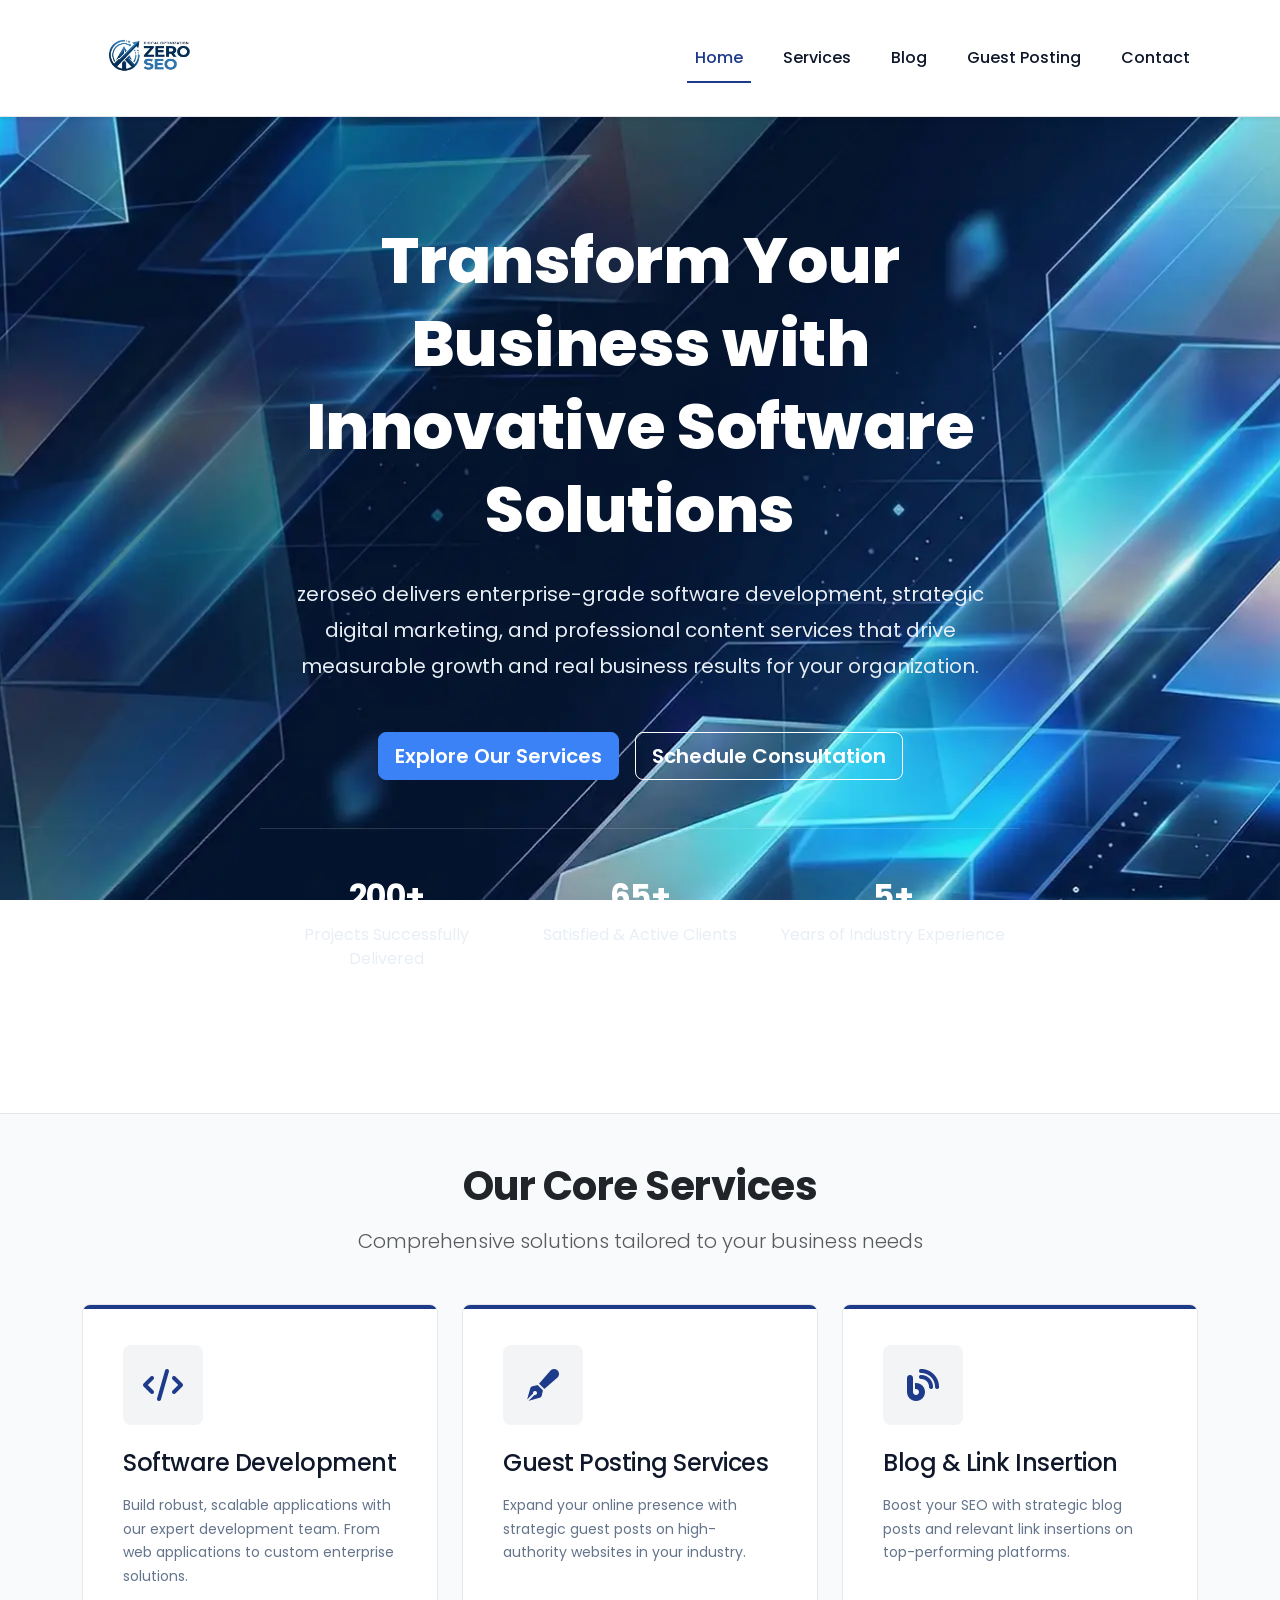
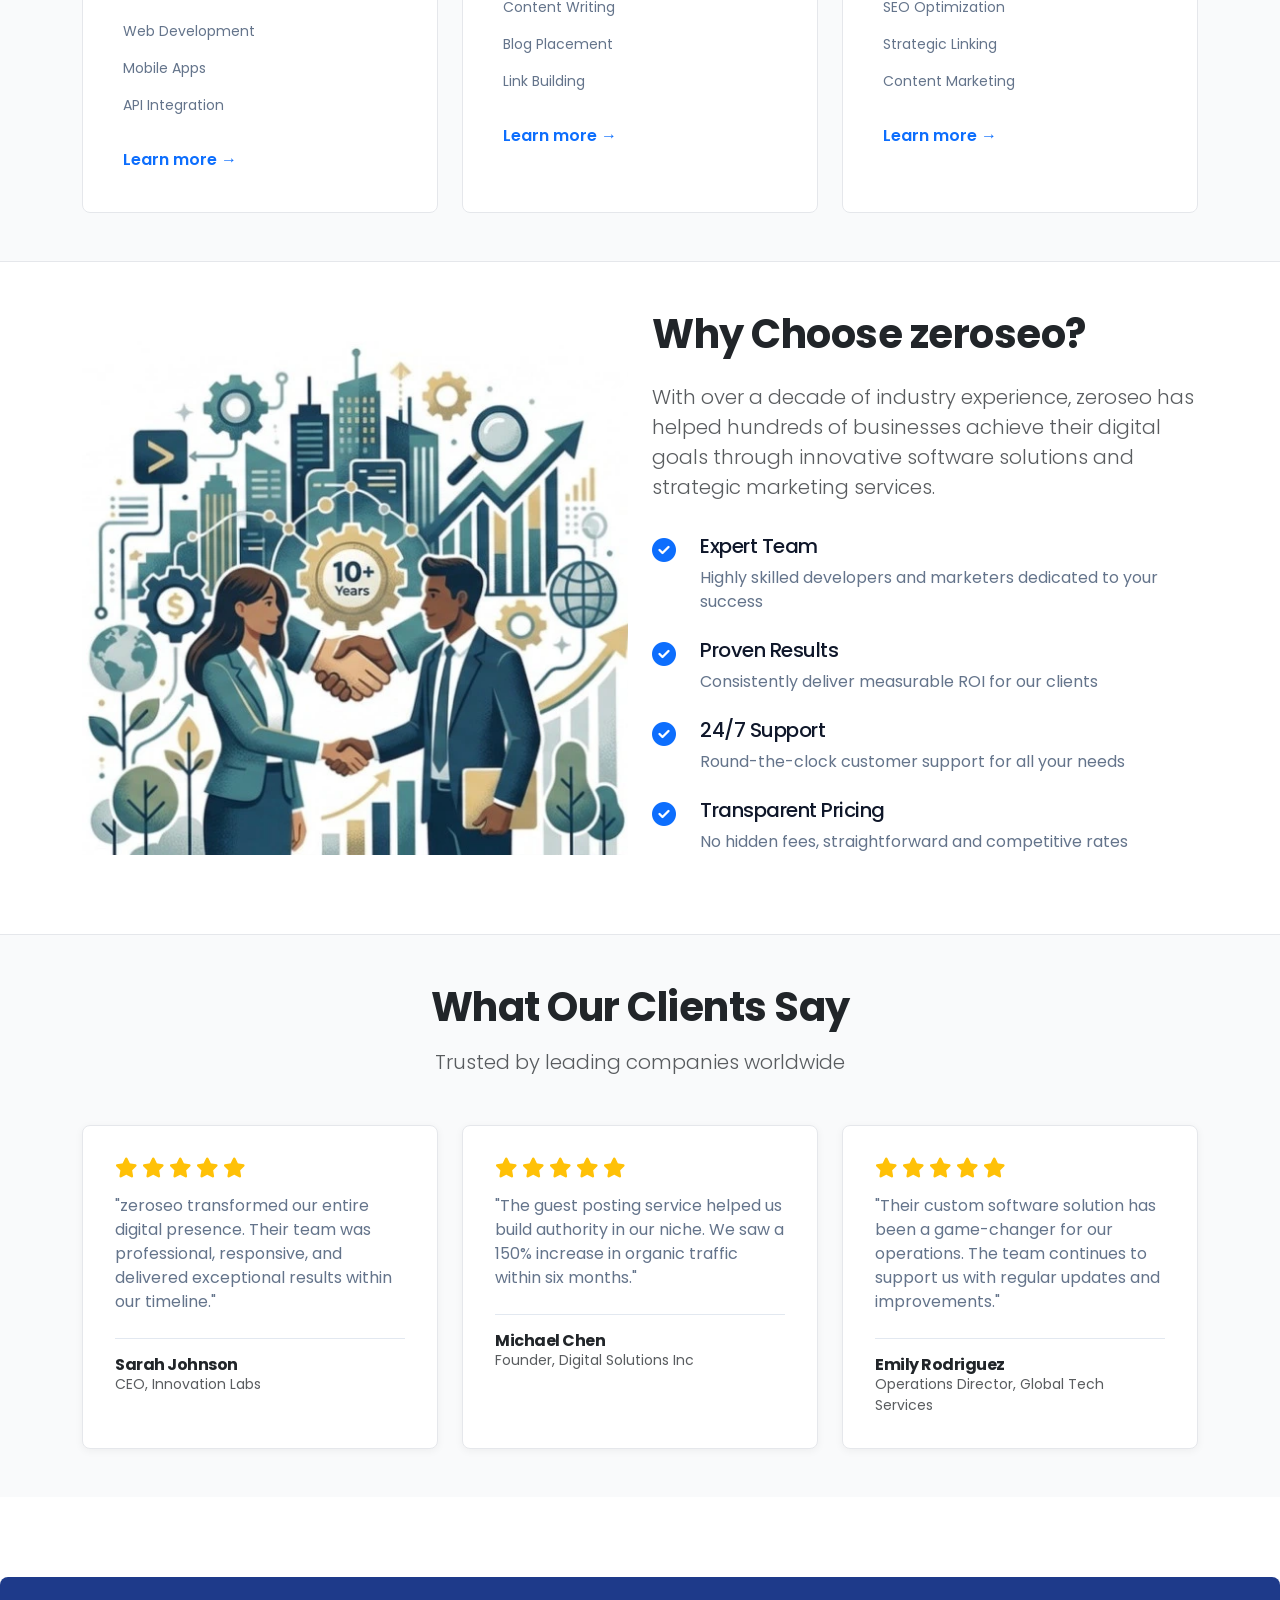
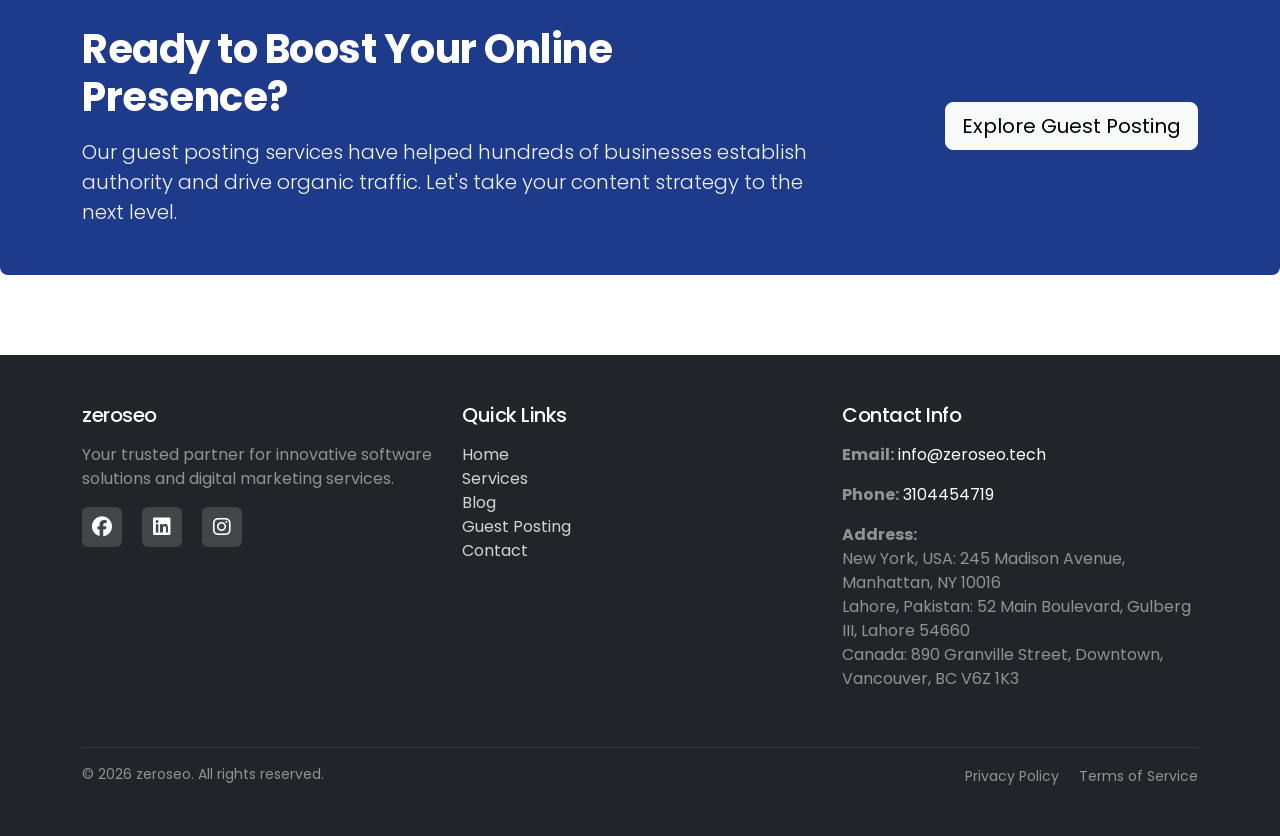
==== commit 7506dc76: "Complete website refinement and cleanup - Fixed footer styling: Updated footer text colors (text-mut" ====
--- a/index.html
+++ b/index.html
@@ -28,26 +28,44 @@
     <meta name="theme-color" content="#0d6efd" />
     <link rel="icon" type="image/webp" href="assets/images/logo.webp" />
 
-    <!-- Google Fonts - Poppins Sans Serif -->
+    <!-- Custom CSS (minified for performance) - Critical for above-the-fold -->
+    <link rel="stylesheet" href="assets/css/styles.min.css" />
+
+    <!-- Google Fonts - Poppins Sans Serif (with display=swap for performance) -->
     <link rel="preconnect" href="https://fonts.googleapis.com" />
     <link rel="preconnect" href="https://fonts.gstatic.com" crossorigin />
     <link
-      href="https://fonts.googleapis.com/css2?family=Poppins:wght@300;400;500;600;700;800;900&display=swap"
+      href="https://fonts.googleapis.com/css2?family=Poppins:wght@400;500;600;700&display=swap"
       rel="stylesheet"
     />
 
-    <!-- Bootstrap 5 CSS from CDN -->
+    <!-- Bootstrap 5 CSS from CDN - Load asynchronously to avoid blocking render -->
     <link
       href="https://cdn.jsdelivr.net/npm/bootstrap@5.3.0/dist/css/bootstrap.min.css"
       rel="stylesheet"
-    />
-    <!-- Font Awesome for Icons -->
+      media="print"
+      onload="this.media='all'"
+    />
+    <noscript>
+      <link
+        href="https://cdn.jsdelivr.net/npm/bootstrap@5.3.0/dist/css/bootstrap.min.css"
+        rel="stylesheet"
+      />
+    </noscript>
+
+    <!-- Font Awesome for Icons - Load asynchronously -->
     <link
       rel="stylesheet"
       href="https://cdnjs.cloudflare.com/ajax/libs/font-awesome/6.4.0/css/all.min.css"
-    />
-    <!-- Custom CSS -->
-    <link rel="stylesheet" href="assets/css/styles.css" />
+      media="print"
+      onload="this.media='all'"
+    />
+    <noscript>
+      <link
+        rel="stylesheet"
+        href="https://cdnjs.cloudflare.com/ajax/libs/font-awesome/6.4.0/css/all.min.css"
+      />
+    </noscript>
   </head>
   <body>
     <!-- Navigation Bar -->
@@ -257,6 +275,7 @@
                 src="assets/images/why-choose-zeroseo.webp"
                 alt="Why Choose zeroseo - Professional Team"
                 class="img-fluid"
+                loading="lazy"
               />
             </div>
           </div>
@@ -479,9 +498,9 @@
             <p class="text-white-50">
               <strong>Email:</strong>
               <a
-                href="mailto:zero.seo.zs.10@gmail.com"
+                href="mailto:info@zeroseo.tech"
                 class="text-white text-decoration-none"
-                >zero.seo.zs.10@gmail.com</a
+                >info@zeroseo.tech</a
               >
             </p>
             <p class="text-white-50">
@@ -518,8 +537,8 @@
     </footer>
 
     <!-- Bootstrap 5 JS from CDN -->
-    <script src="https://cdn.jsdelivr.net/npm/bootstrap@5.3.0/dist/js/bootstrap.bundle.min.js"></script>
+    <script src="https://cdn.jsdelivr.net/npm/bootstrap@5.3.0/dist/js/bootstrap.bundle.min.js" defer></script>
     <!-- Custom JS -->
-    <script src="assets/js/script.js"></script>
+    <script src="assets/js/script.js" defer></script>
   </body>
 </html>
--- a/assets/css/styles.min.css
+++ b/assets/css/styles.min.css
@@ -0,0 +1,2 @@
+/* ZeroSEO Minified Styles */
+:root{--primary-color:#1e3a8a;--primary-dark:#1e40af;--primary-light:#3b82f6;--secondary-color:#64748b;--success-color:#10b981;--warning-color:#f59e0b;--danger-color:#ef4444;--dark-color:#0f172a;--light-color:#f8fafc;--white-color:#fff;--gray-color:#e2e8f0;--gray-900:#111827;--gray-800:#1f2937;--gray-700:#374151;--gray-600:#4b5563;--gray-500:#6b7280;--gray-400:#9ca3af;--gray-300:#d1d5db;--gray-200:#e5e7eb;--gray-100:#f3f4f6;--gray-50:#f9fafb;--font-family:Poppins,-apple-system,BlinkMacSystemFont,"Segoe UI",Roboto,"Helvetica Neue",Arial,sans-serif;--font-size-base:1rem;--font-size-lg:1.125rem;--font-size-sm:.875rem;--shadow-sm:0 1px 3px rgba(0,0,0,.08);--shadow-md:0 4px 12px rgba(0,0,0,.1);--shadow-lg:0 10px 30px rgba(0,0,0,.12);--transition:all .3s ease}*{margin:0;padding:0;box-sizing:border-box}html{scroll-behavior:smooth}body{font-family:Poppins,-apple-system,BlinkMacSystemFont,"Segoe UI",Roboto,"Helvetica Neue",Arial,sans-serif!important;font-size:var(--font-size-base);line-height:1.6;color:var(--dark-color);background-color:var(--white-color)}.fa,.fas,.fa-solid{font-family:"Font Awesome 6 Free"!important;font-weight:900!important}.fab,.fa-brands{font-family:"Font Awesome 6 Brands"!important;font-weight:400!important}h1,h2,h3,h4,h5,h6{font-weight:700;line-height:1.2;margin-bottom:1rem;color:var(--dark-color);letter-spacing:-.5px}h1{font-size:3rem}h2{font-size:2.5rem}h3{font-size:2rem}h4{font-size:1.5rem}h5{font-size:1.25rem}h6{font-size:1rem}p{margin-bottom:1rem;color:var(--secondary-color)}a{color:var(--primary-color);text-decoration:none;transition:var(--transition)}a:hover{color:var(--primary-dark)}.lead{font-size:var(--font-size-lg);font-weight:400}.btn{padding:.75rem 1.5rem;font-weight:600;border-radius:6px;transition:var(--transition);box-shadow:none;border:none}.btn-primary{background-color:var(--primary-color);border-color:var(--primary-color);color:var(--white-color)}.btn-primary:active,.btn-primary:hover{background-color:var(--primary-dark);border-color:var(--primary-dark);box-shadow:0 10px 25px rgba(30,58,138,.3);transform:translateY(-2px)}.btn-outline-primary{color:var(--primary-color);border-color:var(--primary-color)}.btn-outline-primary:hover{background-color:var(--primary-color);border-color:var(--primary-color);color:var(--white-color)}.btn-light{background-color:var(--white-color);border-color:var(--white-color);color:var(--primary-color);font-weight:600}.btn-light:hover{background-color:var(--light-color);border-color:var(--light-color)}.btn-lg{padding:.875rem 2rem;font-size:var(--font-size-lg)}.navbar{transition:var(--transition);padding:1rem 0;border-bottom:1px solid var(--gray-200)}.navbar-brand{font-size:1.5rem;font-weight:700;color:var(--primary-color)!important;letter-spacing:.5px;display:flex;align-items:center}.navbar-logo{width:auto;display:block}.navbar-logo-icon{font-size:1.75rem;display:inline-block}.navbar-nav .nav-link{color:var(--dark-color)!important;font-weight:500;margin-left:1.5rem;position:relative;transition:var(--transition)}.navbar-nav .nav-link::after{content:'';position:absolute;bottom:-5px;left:0;width:0;height:2px;background-color:var(--primary-color);transition:var(--transition)}.navbar-nav .nav-link.active::after,.navbar-nav .nav-link:hover::after{width:100%}.navbar-nav .nav-link.active{color:var(--primary-color)!important}.navbar-toggler{border-color:var(--primary-color)}.navbar-toggler:focus{box-shadow:0 0 0 .25rem rgba(13,110,253,.25)}.hero-section{background-size:cover;background-position:center;background-repeat:no-repeat;background-attachment:fixed;position:relative;overflow:hidden;min-height:100vh;padding:6rem 0!important}.hero-section::before{content:'';position:absolute;top:0;left:0;width:100%;height:100%;background:rgba(13,45,95,.6);z-index:100;animation:shutterWipeOpen 1.5s ease-in-out forwards}.hero-section::after{display:none}.hero-section .container{position:relative;z-index:1}.hero-section h1{color:#fff!important;line-height:1.3;font-weight:800!important}.hero-section .lead{color:#e8eef5!important;font-weight:400}.hero-section p{color:#e8eef5!important}.hero-section .btn-primary{background-color:#3b82f6!important;border-color:#3b82f6!important;color:#fff!important;font-weight:600}.hero-section .btn-primary:hover{background-color:#2563eb!important;border-color:#2563eb!important;box-shadow:0 10px 30px rgba(59,130,246,.4);transform:translateY(-2px);color:#fff!important}.hero-section .btn-outline-primary{color:#fff!important;border-color:#fff!important;background-color:transparent!important;font-weight:600}.hero-section .btn-outline-primary:hover{background-color:rgba(255,255,255,.15)!important;color:#fff!important;border-color:#fff!important}.hero-section .border-top{border-color:rgba(255,255,255,.15)!important}.hero-section h3{color:#fff!important;font-weight:700!important}.hero-section .text-primary{color:#fff!important}.hero-section .text-muted{color:#d1d9e6!important}.hero-section .col-lg-8{animation:fadeInUp 1s ease-out .5s forwards;opacity:0}@keyframes shutterWipeOpen{0%{left:0;width:100%;opacity:1}100%{left:100%;width:0;opacity:0}}@keyframes fadeInUp{0%{opacity:0;transform:translateY(30px)}100%{opacity:1;transform:translateY(0)}}.min-vh-75{min-height:75vh}.service-card{background:var(--white-color);border:1px solid var(--gray-200);border-radius:8px;padding:2.5rem;transition:var(--transition);position:relative;overflow:hidden}.service-card::before{content:'';position:absolute;top:0;left:0;width:100%;height:4px;background-color:var(--primary-color)}.service-card:hover{transform:translateY(-10px);box-shadow:var(--shadow-lg);border-color:var(--primary-color)}.service-card h3{color:var(--dark-color);margin-top:1.5rem;margin-bottom:1rem;font-size:1.5rem}.service-card p{color:var(--secondary-color);font-size:var(--font-size-sm);line-height:1.7}.service-features,.service-list{list-style:none;padding-left:0;margin-left:0;margin:1.5rem 0}.service-features li::marker,.service-list li::marker{content:""}.service-features li,.service-list li{padding:.5rem 0;color:var(--secondary-color);font-size:var(--font-size-sm)}.service-features li{display:flex;align-items:center}.service-features i{color:var(--success-color);margin-right:.75rem}.icon-box{width:80px;height:80px;background-color:var(--gray-100);border-radius:8px;display:flex;align-items:center;justify-content:center;font-size:2rem;color:var(--primary-color);margin-bottom:1rem;transition:var(--transition)}.service-card:hover .icon-box{background-color:var(--primary-color);color:#fff;transform:scale(1.1)}.features-list{list-style:none;margin:2rem 0}.feature-item{display:flex;gap:1.5rem;margin-bottom:1.5rem;align-items:flex-start}.feature-item i{font-size:1.5rem;color:var(--primary-color);margin-top:.25rem;flex-shrink:0}.feature-item h5{color:var(--dark-color);margin-bottom:.5rem}.feature-item p{color:var(--secondary-color);margin-bottom:0}.testimonial-card{background:var(--white-color);border:1px solid var(--gray-200);border-radius:8px;padding:2rem;transition:var(--transition);box-shadow:0 2px 8px rgba(0,0,0,.05)}.testimonial-card:hover{box-shadow:0 10px 25px rgba(0,0,0,.08);transform:translateY(-4px)}.testimonial-card .stars{display:flex;gap:.25rem}.testimonial-card i.fa-star{font-size:1.25rem}.testimonial-author{border-top:1px solid var(--gray-color);padding-top:1rem}.benefit-card{background:var(--white-color);border:1px solid var(--gray-200);border-radius:8px;padding:2rem;text-align:center;transition:var(--transition);height:100%}.benefit-card:hover{box-shadow:0 10px 30px rgba(0,0,0,.08);transform:translateY(-5px)}.benefit-card h4{color:var(--dark-color);margin-bottom:1rem;font-size:1.25rem}.benefit-card p{color:var(--secondary-color);font-size:var(--font-size-sm);margin-bottom:0}.pricing-card{background:var(--white-color);border:1px solid var(--gray-200);border-radius:8px;padding:2.5rem 2rem;text-align:center;transition:var(--transition);position:relative}.pricing-card.featured{border:2px solid var(--primary-color);box-shadow:0 20px 40px rgba(30,58,138,.1);transform:scale(1.02)}.pricing-card:hover{box-shadow:var(--shadow-lg);border-color:var(--primary-color)}.badge-recommended{position:absolute;top:-15px;left:50%;transform:translateX(-50%);background:var(--primary-color);color:var(--white-color);padding:.5rem 1.5rem;border-radius:50px;font-size:var(--font-size-sm);font-weight:600;white-space:nowrap}.pricing-card h3{color:var(--dark-color);margin-bottom:.5rem}.price{margin:1.5rem 0;display:flex;justify-content:center;align-items:baseline;gap:.5rem}.price .amount{font-size:2.75rem;font-weight:700;color:var(--primary-color)}.price .period{color:var(--secondary-color);font-size:var(--font-size-sm)}.features-list{text-align:left;margin:2rem 0}.features-list li{padding:.75rem 0;border-bottom:1px solid var(--gray-color);color:var(--secondary-color);font-size:var(--font-size-sm)}.features-list li:last-child{border-bottom:none}.features-list i.fa-check{color:var(--success-color);margin-right:.75rem}.features-list i.fa-times{color:#d3d3d3;margin-right:.75rem}.process-step{text-align:center;padding:2rem 1.5rem;background:var(--white-color);border-radius:8px;border:1px solid var(--gray-200);transition:var(--transition)}.process-step:hover{box-shadow:0 10px 30px rgba(0,0,0,.08);transform:translateY(-5px)}.step-number{width:60px;height:60px;background-color:var(--primary-color);color:var(--white-color);border-radius:8px;display:flex;align-items:center;justify-content:center;font-size:1.75rem;font-weight:700;margin:0 auto 1.5rem}.process-step h4{color:var(--dark-color);margin-bottom:1rem}.process-step p{color:var(--secondary-color);font-size:var(--font-size-sm);margin-bottom:0}.cta-section{background-color:var(--primary-color);border-radius:8px;color:var(--white-color)}.cta-section h2{color:var(--white-color)}.cta-section p{color:rgba(255,255,255,.95)}.blog-card{background:var(--white-color);border:1px solid var(--gray-200);border-radius:8px;overflow:hidden;transition:var(--transition);box-shadow:0 2px 8px rgba(0,0,0,.05);display:flex;flex-direction:column;height:100%}.blog-card:hover{box-shadow:0 12px 24px rgba(0,0,0,.12);transform:translateY(-8px)}.blog-card-link{cursor:pointer}.blog-card-link:focus-visible{outline:3px solid rgba(30,58,138,.45);outline-offset:3px}.blog-card .blog-featured-image{width:100%;height:180px;background-color:var(--gray-200);overflow:hidden;display:flex;align-items:center;justify-content:center}.blog-card .blog-featured-image img{width:100%;height:100%;object-fit:cover;transition:var(--transition)}.blog-card:hover .blog-featured-image img{transform:scale(1.05)}.blog-card-content{padding:1.5rem;flex-grow:1;display:flex;flex-direction:column}.blog-meta{display:flex;gap:1rem;margin-bottom:1rem;color:var(--secondary-color);font-size:var(--font-size-sm);flex-wrap:wrap}.blog-meta span{display:flex;align-items:center;gap:.5rem}.blog-card h3{color:var(--dark-color);margin-bottom:.75rem;font-size:1.25rem;line-height:1.4}.blog-excerpt{color:var(--secondary-color);font-size:var(--font-size-sm);margin-bottom:1rem;flex-grow:1;line-height:1.6}.blog-card a{color:var(--primary-color);font-weight:600;margin-top:auto;transition:var(--transition)}.blog-card a:hover{color:var(--primary-dark)}.blog-post-section{min-height:800px}.blog-post-section .blog-featured-image{background-color:#f0f0f0;width:100%;min-height:400px;max-height:500px;overflow:hidden;display:flex;align-items:center;justify-content:center}.blog-post-section .blog-featured-image img{width:100%;height:100%;object-fit:cover;display:block}.post-meta{display:flex;gap:2rem;color:var(--secondary-color);font-size:var(--font-size-sm);flex-wrap:wrap}.post-meta span{display:inline-flex;align-items:center;gap:.5rem}.post-content{line-height:1.8;color:var(--secondary-color);font-size:var(--font-size-lg)}.post-content h2{margin-top:2rem;margin-bottom:1rem}.post-content h3{margin-top:1.75rem;margin-bottom:1rem}.post-content p{margin-bottom:1.25rem}.post-content ol,.post-content ul{margin-left:2rem;margin-bottom:1.25rem}.post-content li{margin-bottom:.5rem}.post-navigation{font-weight:600;transition:var(--transition)}.post-navigation a{color:var(--primary-color);display:block;padding:.75rem 0;transition:var(--transition)}.post-navigation a:hover{color:var(--primary-dark);text-decoration:none}.post-navigation a[style*="opacity: 0.5"]{cursor:not-allowed;color:#999}.post-navigation a[style*="opacity: 0.5"]:hover{color:#999;text-decoration:none}.post-navigation a{color:var(--dark-color);transition:var(--transition)}.post-navigation a:hover{color:var(--primary-color)}.sidebar-widget{background:var(--white-color);border:1px solid var(--gray-200);border-radius:8px;padding:1.5rem}.sidebar-widget h4{color:var(--dark-color);margin-bottom:1.5rem;border-bottom:2px solid var(--primary-color);padding-bottom:.75rem}.sidebar-widget ul li{margin-bottom:1rem;border-bottom:1px solid var(--gray-color);padding-bottom:1rem}.sidebar-widget ul li:last-child{border-bottom:none;margin-bottom:0;padding-bottom:0}.sidebar-widget a{color:var(--dark-color);font-weight:500;transition:var(--transition)}.sidebar-widget a:hover{color:var(--primary-color)}.related-post-card{background:var(--white-color);border:1px solid var(--gray-200);border-radius:8px;overflow:hidden;margin-bottom:1rem;transition:var(--transition)}.related-post-card:hover{box-shadow:0 8px 20px rgba(0,0,0,.1)}.related-post-image{width:100%;height:150px;background-color:var(--gray-200);overflow:hidden}.related-post-image img{width:100%;height:100%;object-fit:cover}.related-post-content{padding:1rem}.related-post-content h6{margin-bottom:.5rem;color:var(--dark-color)}.related-post-content a{color:var(--primary-color);font-size:var(--font-size-sm)}.contact-info{display:flex;gap:1.5rem;margin-bottom:2rem}.contact-info .icon-box{flex-shrink:0;width:60px;height:60px}.contact-info h5{color:var(--dark-color);margin-bottom:.5rem}.contact-form-wrapper{background:var(--white-color);border:1px solid var(--gray-200);border-radius:8px;padding:2.5rem;box-shadow:0 4px 15px rgba(0,0,0,.05)}.form-label{color:var(--dark-color);margin-bottom:.5rem}.form-control,.form-select{border:1px solid var(--gray-300);border-radius:6px;padding:.75rem 1rem;font-size:var(--font-size-base);transition:var(--transition);background-color:var(--white-color)}.form-control:focus,.form-select:focus{border-color:var(--primary-color);box-shadow:0 0 0 .25rem rgba(13,110,253,.25)}.form-control.is-invalid,.form-select.is-invalid{border-color:var(--danger-color)}.form-control.is-invalid:focus,.form-select.is-invalid:focus{box-shadow:0 0 0 .25rem rgba(220,53,69,.25)}.form-check-input{cursor:pointer}.form-check-input:checked{background-color:var(--primary-color);border-color:var(--primary-color)}.form-check-label{cursor:pointer;color:var(--secondary-color)}.form-feedback{display:none;color:var(--danger-color);font-size:var(--font-size-sm);margin-top:.25rem}.map-container{width:100%;min-height:400px}.map-container iframe{border-radius:8px}.page-header{position:relative;overflow:hidden;background-image:url(../images/hero-bg.webp);background-size:cover;background-position:center;background-repeat:no-repeat;background-attachment:fixed;border-bottom:1px solid var(--gray-200)}.page-header::before{content:'';position:absolute;inset:0;background:rgba(13,45,95,.65);z-index:0}.page-header::after{content:'';position:absolute;top:0;left:0;width:100%;height:100%;background:rgba(13,45,95,.95);z-index:1;animation:shutterWipeOpen 1.5s ease-in-out forwards}.page-header .container{position:relative;z-index:2;animation:fadeInUp .9s ease-out .35s both}.page-header h1{color:#fff}.page-header .lead,.page-header p,.page-header .text-muted{color:#e8eef5!important}.breadcrumb{background-color:transparent;padding:0;border-bottom:none}.breadcrumb-item{font-size:var(--font-size-sm)}.breadcrumb-item a{color:var(--primary-color)}.breadcrumb-item a:hover{color:var(--primary-dark)}.breadcrumb-item.active{color:var(--secondary-color)}footer{background-color:var(--dark-color);color:var(--white-color);margin-top:auto}footer h5{color:var(--white-color);margin-bottom:1.5rem}footer a{color:rgba(255,255,255,.8);transition:var(--transition);text-decoration:none}footer a:hover{color:var(--primary-light);text-decoration:none}.social-links a{color:var(--white-color);font-size:1.25rem;display:inline-flex;align-items:center;justify-content:center;width:40px;height:40px;border-radius:6px;background-color:rgba(255,255,255,.15);transition:var(--transition)}.social-links a:hover{background-color:var(--primary-light);color:var(--white-color);transform:translateY(-3px)}footer hr{border-color:rgba(255,255,255,.1);border-top:1px solid rgba(255,255,255,.08)}.alert{border-radius:.5rem;border:none;margin-top:1.5rem}.alert-success{background-color:#d4edda;color:#155724}.alert-success .alert-link{color:#0c5460}.alert-info{background-color:#d1ecf1;color:#0c5460}.alert-info .alert-link{color:#062c33}@media (max-width:991px){h1{font-size:2.5rem}h2{font-size:2rem}h3{font-size:1.5rem}.navbar-nav .nav-link{margin-left:0;padding:.5rem 0}.navbar-nav .nav-link::after{display:none}.pricing-card.featured{transform:scale(1)}.blog-post-section .blog-featured-image{min-height:350px;max-height:450px}.hero-section,.page-header{background-attachment:scroll}}@media (max-width:767px){h1{font-size:2rem}h2{font-size:1.5rem}h3{font-size:1.25rem}.service-card{padding:1.5rem}.icon-box{width:70px;height:70px;font-size:1.75rem}.pricing-card{padding:2rem 1.5rem}.price .amount{font-size:2.25rem}.cta-section .row{text-align:center}.cta-section .col-lg-4{margin-top:1.5rem}footer .col-md-6{text-align:center}footer .col-md-6.text-md-end{text-align:center}.blog-post-section .blog-featured-image{min-height:250px;max-height:350px}.hero-section::before,.page-header::after{animation:none;opacity:1}.hero-section .col-lg-8,.page-header .container{animation:none;opacity:1}.blog-card:hover{transform:none;box-shadow:0 12px 24px rgba(0,0,0,.12)}.service-card:hover{transform:none}.blog-card:hover .blog-featured-image img{transform:none}}@media (max-width:575px){h1{font-size:1.5rem}h2{font-size:1.25rem}h3{font-size:1rem}.btn{padding:.625rem 1.25rem;font-size:var(--font-size-sm)}.btn-lg{padding:.875rem 2rem;font-size:var(--font-size-lg)}}
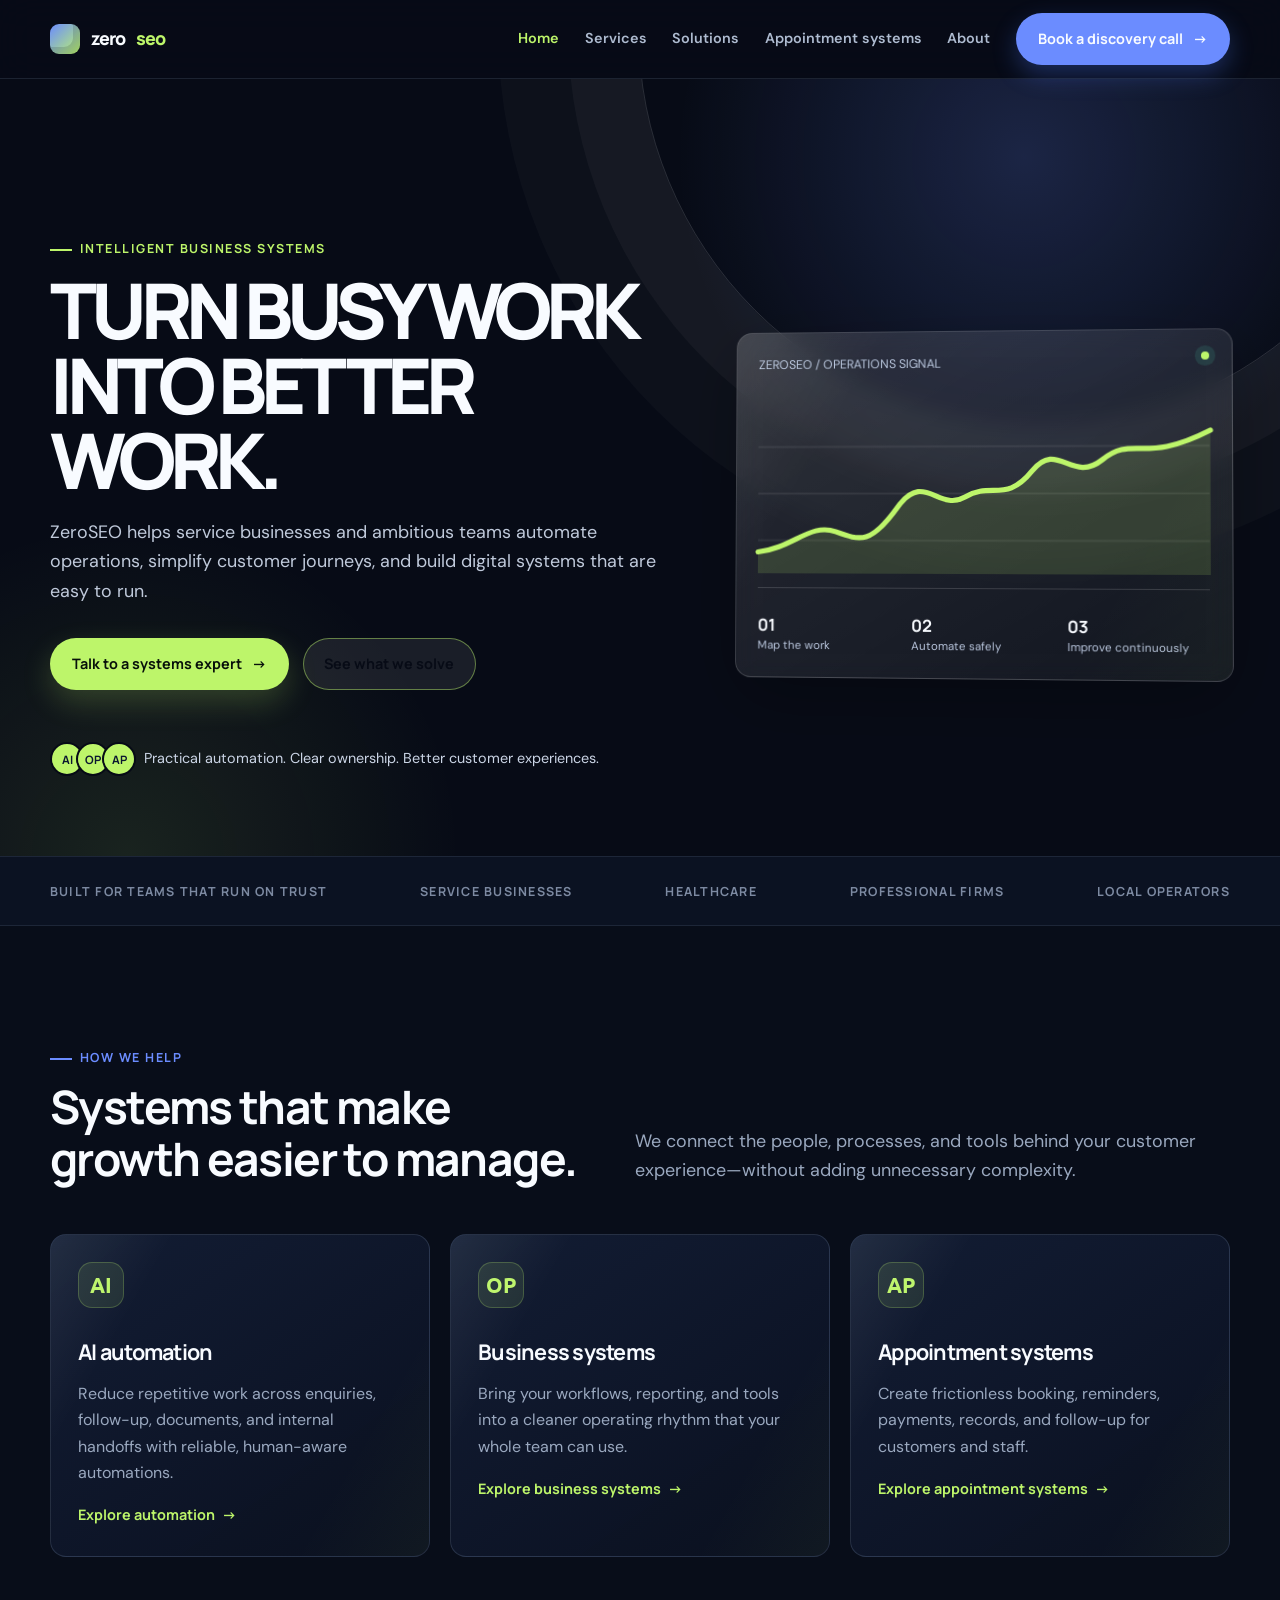
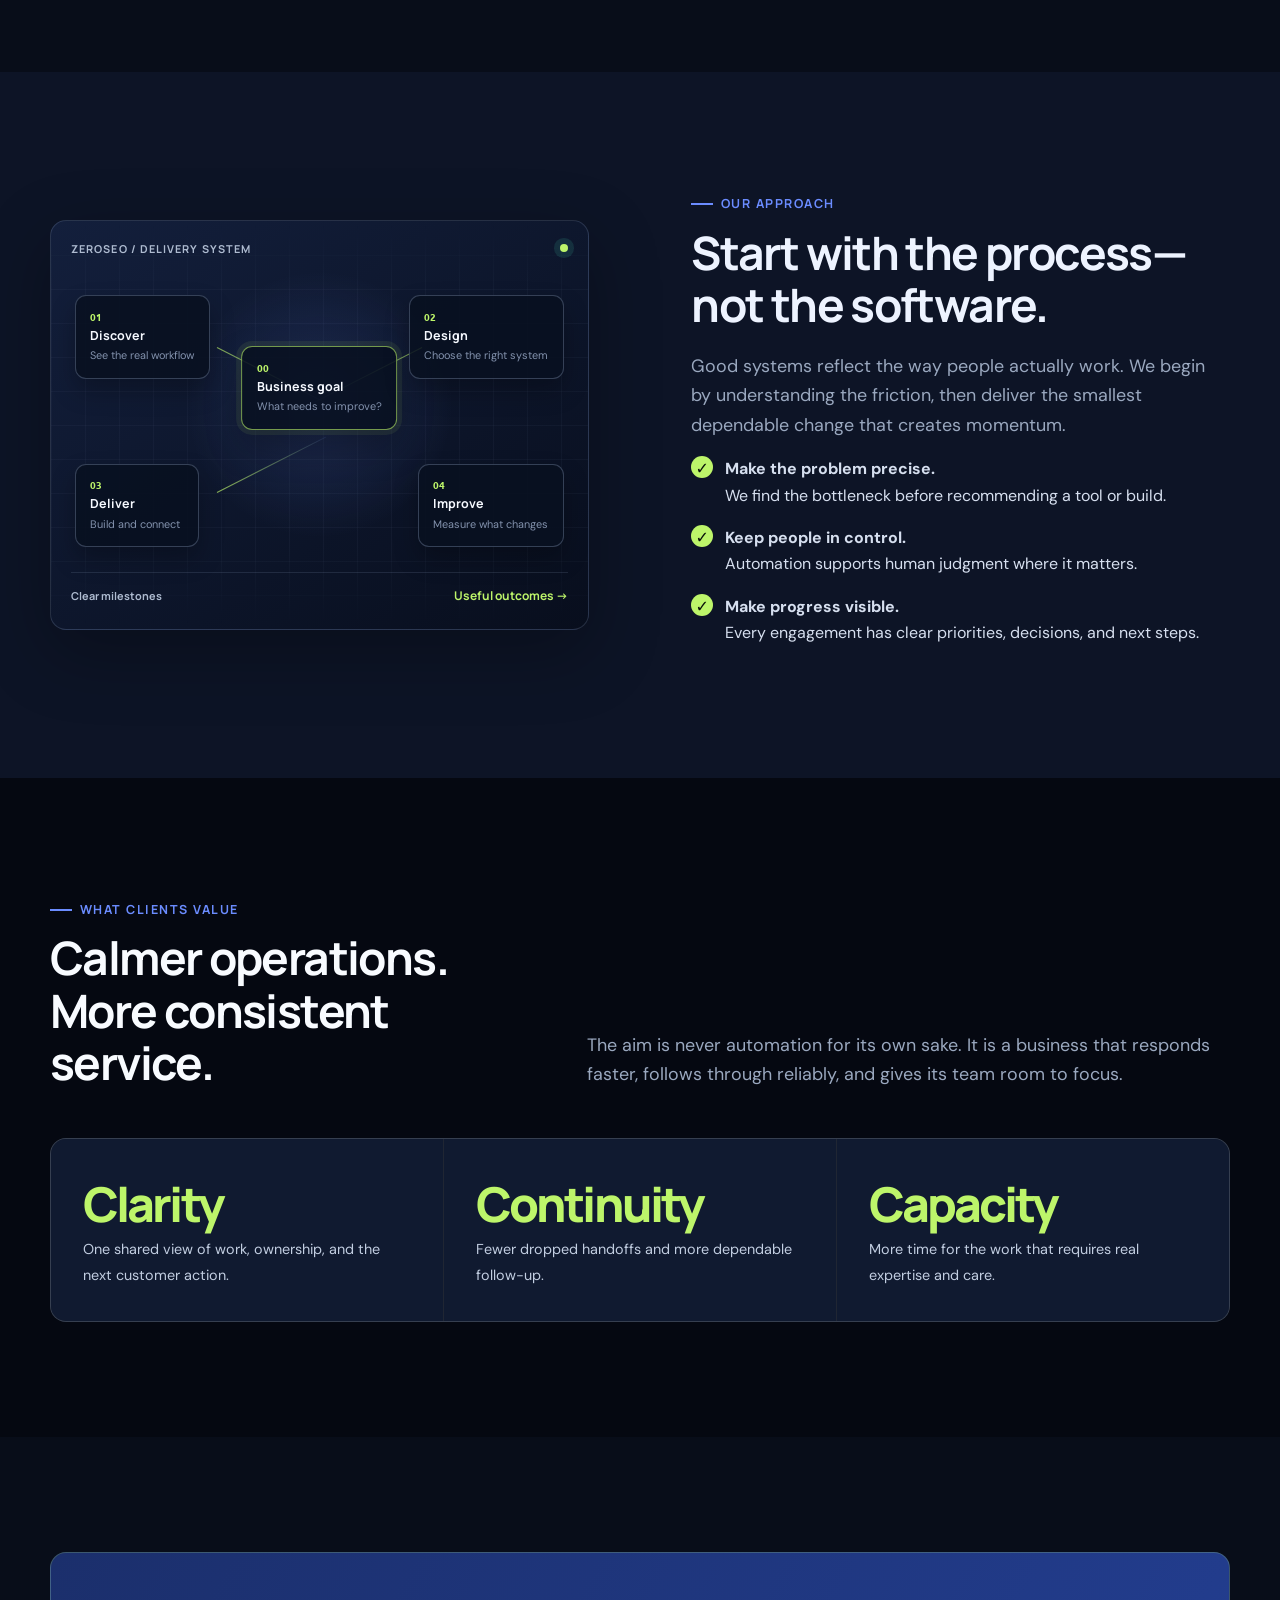
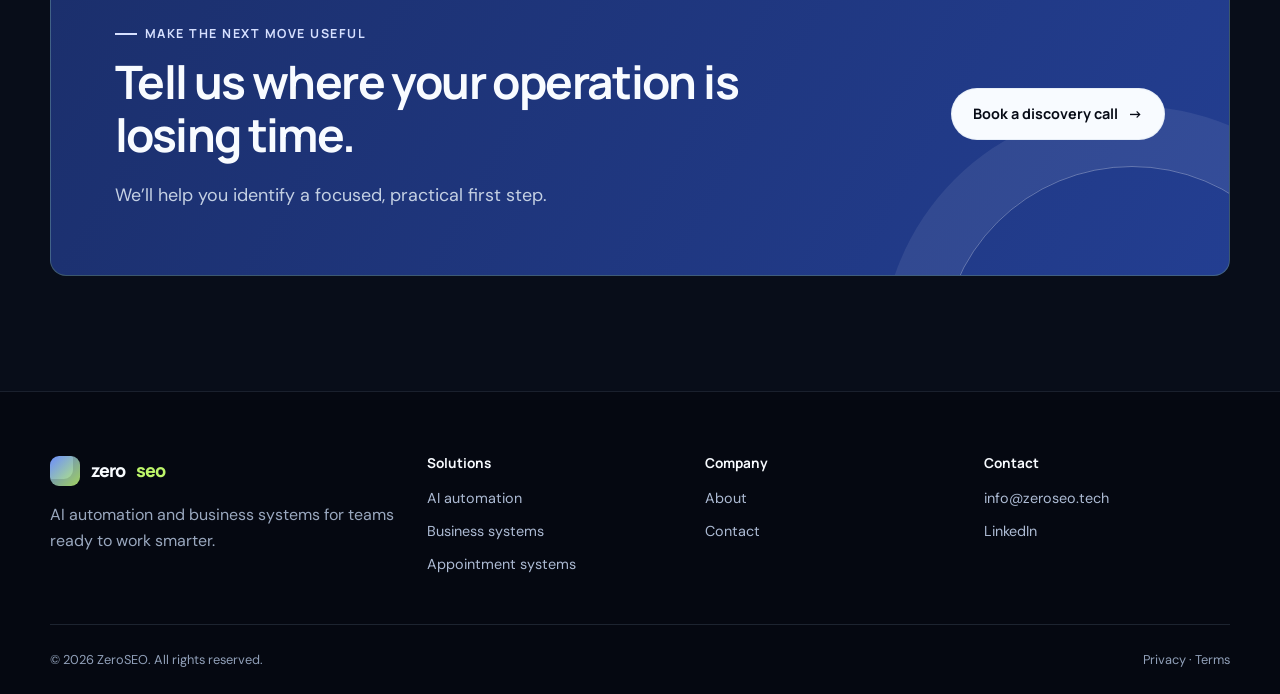
==== commit dd13db63: "Redesign UI" ====
--- a/index.html
+++ b/index.html
@@ -1,544 +1,19 @@
 <!doctype html>
-<html lang="en">
-  <head>
-    <meta charset="UTF-8" />
-    <meta name="viewport" content="width=device-width, initial-scale=1.0" />
-    <title>
-      zeroseo - Premium Software Development & Digital Marketing Services
-    </title>
-    <meta
-      name="description"
-      content="Discover zeroseo's premium software development, guest posting, and blog marketing services. Elevate your digital presence today."
-    />
-    <meta
-      name="keywords"
-      content="software development, guest posting, blog marketing, digital services"
-    />
-    <meta
-      property="og:title"
-      content="zeroseo - Premium Software Development & Digital Marketing Services"
-    />
-    <meta
-      property="og:description"
-      content="Discover zeroseo's premium software development, guest posting, and blog marketing services."
-    />
-    <meta property="og:type" content="website" />
-    <meta property="og:url" content="https://zeroseo.com" />
-    <meta property="og:image" content="assets/images/og-image.webp" />
-    <meta name="theme-color" content="#0d6efd" />
-    <link rel="icon" type="image/webp" href="assets/images/logo.webp" />
-
-    <!-- Custom CSS (minified for performance) - Critical for above-the-fold -->
-    <link rel="stylesheet" href="assets/css/styles.min.css" />
-
-    <!-- Google Fonts - Poppins Sans Serif (with display=swap for performance) -->
-    <link rel="preconnect" href="https://fonts.googleapis.com" />
-    <link rel="preconnect" href="https://fonts.gstatic.com" crossorigin />
-    <link
-      href="https://fonts.googleapis.com/css2?family=Poppins:wght@400;500;600;700&display=swap"
-      rel="stylesheet"
-    />
-
-    <!-- Bootstrap 5 CSS from CDN - Load asynchronously to avoid blocking render -->
-    <link
-      href="https://cdn.jsdelivr.net/npm/bootstrap@5.3.0/dist/css/bootstrap.min.css"
-      rel="stylesheet"
-      media="print"
-      onload="this.media='all'"
-    />
-    <noscript>
-      <link
-        href="https://cdn.jsdelivr.net/npm/bootstrap@5.3.0/dist/css/bootstrap.min.css"
-        rel="stylesheet"
-      />
-    </noscript>
-
-    <!-- Font Awesome for Icons - Load asynchronously -->
-    <link
-      rel="stylesheet"
-      href="https://cdnjs.cloudflare.com/ajax/libs/font-awesome/6.4.0/css/all.min.css"
-      media="print"
-      onload="this.media='all'"
-    />
-    <noscript>
-      <link
-        rel="stylesheet"
-        href="https://cdnjs.cloudflare.com/ajax/libs/font-awesome/6.4.0/css/all.min.css"
-      />
-    </noscript>
-  </head>
-  <body>
-    <!-- Navigation Bar -->
-    <nav
-      class="navbar navbar-expand-lg navbar-light bg-white sticky-top shadow-sm"
-    >
-      <div class="container">
-        <a class="navbar-brand" href="index.html">
-          <img
-            src="assets/images/logo.webp"
-            alt="zeroseo Logo"
-            class="navbar-logo"
-            style="height: 90px"
-          />
-        </a>
-        <button
-          class="navbar-toggler"
-          type="button"
-          data-bs-toggle="collapse"
-          data-bs-target="#navbarNav"
-        >
-          <span class="navbar-toggler-icon"></span>
-        </button>
-        <div class="collapse navbar-collapse" id="navbarNav">
-          <ul class="navbar-nav ms-auto">
-            <li class="nav-item">
-              <a class="nav-link active" href="index.html">Home</a>
-            </li>
-            <li class="nav-item">
-              <a class="nav-link" href="pages/services/services.html"
-                >Services</a
-              >
-            </li>
-            <li class="nav-item">
-              <a class="nav-link" href="pages/blog/blog-list.html">Blog</a>
-            </li>
-            <li class="nav-item">
-              <a class="nav-link" href="pages/guest-posting/guest-posting.html"
-                >Guest Posting</a
-              >
-            </li>
-            <li class="nav-item">
-              <a class="nav-link" href="pages/contact/contact.html">Contact</a>
-            </li>
-          </ul>
-        </div>
-      </div>
-    </nav>
-
-    <!-- Hero Section -->
-    <section
-      class="hero-section py-5"
-      style="background-image: url(&quot;assets/images/hero-bg.webp&quot;)"
-    >
-      <div class="container">
-        <div class="row align-items-center min-vh-100">
-          <div class="col-lg-8 mx-auto text-center">
-            <h1 class="display-3 fw-bold mb-4" style="color: #ffffff">
-              Transform Your Business with Innovative Software Solutions
-            </h1>
-            <p class="lead fs-5 mb-5" style="color: #e8eef5; line-height: 1.8">
-              zeroseo delivers enterprise-grade software development, strategic
-              digital marketing, and professional content services that drive
-              measurable growth and real business results for your organization.
-            </p>
-            <div class="d-flex gap-3 justify-content-center flex-wrap">
-              <a
-                href="pages/services/services.html"
-                class="btn btn-primary btn-lg"
-                style="background-color: #3b82f6; border-color: #3b82f6"
-              >
-                Explore Our Services
-              </a>
-              <a
-                href="pages/contact/contact.html"
-                class="btn btn-outline-primary btn-lg"
-                style="
-                  color: #ffffff;
-                  border-color: #ffffff;
-                  background-color: transparent;
-                "
-              >
-                Schedule Consultation
-              </a>
-            </div>
-
-            <!-- Trust Metrics -->
-            <div class="row mt-5 pt-4 border-top">
-              <div class="col-md-4 py-4">
-                <h3 class="h2 fw-bold" style="color: #ffffff">200+</h3>
-                <p style="color: #d1d9e6">Projects Successfully Delivered</p>
-              </div>
-              <div class="col-md-4 py-4">
-                <h3 class="h2 fw-bold" style="color: #ffffff">65+</h3>
-                <p style="color: #d1d9e6">Satisfied & Active Clients</p>
-              </div>
-              <div class="col-md-4 py-4">
-                <h3 class="h2 fw-bold" style="color: #ffffff">5+</h3>
-                <p style="color: #d1d9e6">Years of Industry Experience</p>
-              </div>
-            </div>
-          </div>
-        </div>
-      </div>
-    </section>
-
-    <!-- Services Overview Cards -->
-    <section
-      class="services-overview py-5"
-      style="
-        background-color: #f9fafb;
-        border-top: 1px solid #e5e7eb;
-        border-bottom: 1px solid #e5e7eb;
-      "
-    >
-      <div class="container">
-        <div class="text-center mb-5">
-          <h2 class="display-6 fw-bold mb-3">Our Core Services</h2>
-          <p class="lead text-muted">
-            Comprehensive solutions tailored to your business needs
-          </p>
-        </div>
-
-        <div class="row g-4">
-          <!-- Service Card 1: Software Development -->
-          <div class="col-md-6 col-lg-4">
-            <div class="service-card h-100">
-              <div class="icon-box">
-                <i class="fas fa-code"></i>
-              </div>
-              <h3>Software Development</h3>
-              <p>
-                Build robust, scalable applications with our expert development
-                team. From web applications to custom enterprise solutions.
-              </p>
-              <ul class="service-list">
-                <li>Web Development</li>
-                <li>Mobile Apps</li>
-                <li>API Integration</li>
-              </ul>
-              <a
-                href="pages/services/services.html"
-                class="text-primary text-decoration-none fw-semibold"
-                >Learn more →</a
-              >
-            </div>
-          </div>
-
-          <!-- Service Card 2: Guest Posting -->
-          <div class="col-md-6 col-lg-4">
-            <div class="service-card h-100">
-              <div class="icon-box">
-                <i class="fas fa-pen-fancy"></i>
-              </div>
-              <h3>Guest Posting Services</h3>
-              <p>
-                Expand your online presence with strategic guest posts on
-                high-authority websites in your industry.
-              </p>
-              <ul class="service-list">
-                <li>Content Writing</li>
-                <li>Blog Placement</li>
-                <li>Link Building</li>
-              </ul>
-              <a
-                href="pages/guest-posting/guest-posting.html"
-                class="text-primary text-decoration-none fw-semibold"
-                >Learn more →</a
-              >
-            </div>
-          </div>
-
-          <!-- Service Card 3: Blog & Link Insertion -->
-          <div class="col-md-6 col-lg-4">
-            <div class="service-card h-100">
-              <div class="icon-box">
-                <i class="fas fa-blog"></i>
-              </div>
-              <h3>Blog & Link Insertion</h3>
-              <p>
-                Boost your SEO with strategic blog posts and relevant link
-                insertions on top-performing platforms.
-              </p>
-              <ul class="service-list">
-                <li>SEO Optimization</li>
-                <li>Strategic Linking</li>
-                <li>Content Marketing</li>
-              </ul>
-              <a
-                href="pages/services/services.html"
-                class="text-primary text-decoration-none fw-semibold"
-                >Learn more →</a
-              >
-            </div>
-          </div>
-        </div>
-      </div>
-    </section>
-
-    <!-- About Section -->
-    <section class="about-section py-5">
-      <div class="container">
-        <div class="row align-items-center g-4">
-          <div class="col-lg-6">
-            <div class="about-image">
-              <img
-                src="assets/images/why-choose-zeroseo.webp"
-                alt="Why Choose zeroseo - Professional Team"
-                class="img-fluid"
-                loading="lazy"
-              />
-            </div>
-          </div>
-          <div class="col-lg-6">
-            <h2 class="display-6 fw-bold mb-4">Why Choose zeroseo?</h2>
-            <p class="lead text-muted mb-4">
-              With over a decade of industry experience, zeroseo has helped
-              hundreds of businesses achieve their digital goals through
-              innovative software solutions and strategic marketing services.
-            </p>
-            <div class="features-list">
-              <div class="feature-item">
-                <i class="fas fa-check-circle text-primary"></i>
-                <div>
-                  <h5>Expert Team</h5>
-                  <p>
-                    Highly skilled developers and marketers dedicated to your
-                    success
-                  </p>
-                </div>
-              </div>
-              <div class="feature-item">
-                <i class="fas fa-check-circle text-primary"></i>
-                <div>
-                  <h5>Proven Results</h5>
-                  <p>Consistently deliver measurable ROI for our clients</p>
-                </div>
-              </div>
-              <div class="feature-item">
-                <i class="fas fa-check-circle text-primary"></i>
-                <div>
-                  <h5>24/7 Support</h5>
-                  <p>Round-the-clock customer support for all your needs</p>
-                </div>
-              </div>
-              <div class="feature-item">
-                <i class="fas fa-check-circle text-primary"></i>
-                <div>
-                  <h5>Transparent Pricing</h5>
-                  <p>No hidden fees, straightforward and competitive rates</p>
-                </div>
-              </div>
-            </div>
-          </div>
-        </div>
-      </div>
-    </section>
-
-    <!-- Testimonials Section -->
-    <section
-      class="testimonials-section py-5"
-      style="background-color: #f9fafb; border-top: 1px solid #e5e7eb"
-    >
-      <div class="container">
-        <div class="text-center mb-5">
-          <h2 class="display-6 fw-bold mb-3">What Our Clients Say</h2>
-          <p class="lead text-muted">Trusted by leading companies worldwide</p>
-        </div>
-
-        <div class="row g-4">
-          <!-- Testimonial 1 -->
-          <div class="col-md-6 col-lg-4">
-            <div class="testimonial-card h-100">
-              <div class="stars mb-3">
-                <i class="fas fa-star text-warning"></i>
-                <i class="fas fa-star text-warning"></i>
-                <i class="fas fa-star text-warning"></i>
-                <i class="fas fa-star text-warning"></i>
-                <i class="fas fa-star text-warning"></i>
-              </div>
-              <p class="mb-4">
-                "zeroseo transformed our entire digital presence. Their team was
-                professional, responsive, and delivered exceptional results
-                within our timeline."
-              </p>
-              <div class="testimonial-author">
-                <h6 class="mb-0 fw-bold">Sarah Johnson</h6>
-                <p class="text-muted small mb-0">CEO, Innovation Labs</p>
-              </div>
-            </div>
-          </div>
-
-          <!-- Testimonial 2 -->
-          <div class="col-md-6 col-lg-4">
-            <div class="testimonial-card h-100">
-              <div class="stars mb-3">
-                <i class="fas fa-star text-warning"></i>
-                <i class="fas fa-star text-warning"></i>
-                <i class="fas fa-star text-warning"></i>
-                <i class="fas fa-star text-warning"></i>
-                <i class="fas fa-star text-warning"></i>
-              </div>
-              <p class="mb-4">
-                "The guest posting service helped us build authority in our
-                niche. We saw a 150% increase in organic traffic within six
-                months."
-              </p>
-              <div class="testimonial-author">
-                <h6 class="mb-0 fw-bold">Michael Chen</h6>
-                <p class="text-muted small mb-0">
-                  Founder, Digital Solutions Inc
-                </p>
-              </div>
-            </div>
-          </div>
-
-          <!-- Testimonial 3 -->
-          <div class="col-md-6 col-lg-4">
-            <div class="testimonial-card h-100">
-              <div class="stars mb-3">
-                <i class="fas fa-star text-warning"></i>
-                <i class="fas fa-star text-warning"></i>
-                <i class="fas fa-star text-warning"></i>
-                <i class="fas fa-star text-warning"></i>
-                <i class="fas fa-star text-warning"></i>
-              </div>
-              <p class="mb-4">
-                "Their custom software solution has been a game-changer for our
-                operations. The team continues to support us with regular
-                updates and improvements."
-              </p>
-              <div class="testimonial-author">
-                <h6 class="mb-0 fw-bold">Emily Rodriguez</h6>
-                <p class="text-muted small mb-0">
-                  Operations Director, Global Tech Services
-                </p>
-              </div>
-            </div>
-          </div>
-        </div>
-      </div>
-    </section>
-
-    <!-- CTA Section: Guest Posting Promotion -->
-    <section
-      class="cta-section py-5"
-      style="background-color: #1e3a8a; margin: 5rem 0"
-    >
-      <div class="container">
-        <div class="row align-items-center">
-          <div class="col-lg-8">
-            <h2 class="display-6 fw-bold mb-3">
-              Ready to Boost Your Online Presence?
-            </h2>
-            <p class="lead mb-0">
-              Our guest posting services have helped hundreds of businesses
-              establish authority and drive organic traffic. Let's take your
-              content strategy to the next level.
-            </p>
-          </div>
-          <div class="col-lg-4 text-lg-end mt-4 mt-lg-0">
-            <a
-              href="pages/guest-posting/guest-posting.html"
-              class="btn btn-light btn-lg"
-              >Explore Guest Posting</a
-            >
-          </div>
-        </div>
-      </div>
-    </section>
-
-    <!-- Footer -->
-    <footer class="bg-dark text-white py-5 mt-5">
-      <div class="container">
-        <div class="row">
-          <div class="col-md-4 mb-4">
-            <h5 class="mb-3">zeroseo</h5>
-            <p class="text-white-50">
-              Your trusted partner for innovative software solutions and digital
-              marketing services.
-            </p>
-            <div class="social-links mt-3">
-              <a href="#" class="text-white me-3" aria-label="Facebook"
-                ><i class="fab fa-facebook"></i
-              ></a>
-              <a href="https://www.linkedin.com/company/zeroseo/about/" class="text-white me-3" aria-label="LinkedIn"
-                ><i class="fab fa-linkedin"></i
-              ></a>
-              <a href="#" class="text-white" aria-label="Instagram"
-                ><i class="fab fa-instagram"></i
-              ></a>
-            </div>
-          </div>
-          <div class="col-md-4 mb-4">
-            <h5 class="mb-3">Quick Links</h5>
-            <ul class="list-unstyled">
-              <li>
-                <a href="index.html" class="text-decoration-none">Home</a>
-              </li>
-              <li>
-                <a
-                  href="pages/services/services.html"
-                  class="text-decoration-none"
-                  >Services</a
-                >
-              </li>
-              <li>
-                <a href="pages/blog/blog-list.html" class="text-decoration-none"
-                  >Blog</a
-                >
-              </li>
-              <li>
-                <a
-                  href="pages/guest-posting/guest-posting.html"
-                  class="text-decoration-none"
-                  >Guest Posting</a
-                >
-              </li>
-              <li>
-                <a
-                  href="pages/contact/contact.html"
-                  class="text-decoration-none"
-                  >Contact</a
-                >
-              </li>
-            </ul>
-          </div>
-          <div class="col-md-4 mb-4">
-            <h5 class="mb-3">Contact Info</h5>
-            <p class="text-white-50">
-              <strong>Email:</strong>
-              <a
-                href="mailto:info@zeroseo.tech"
-                class="text-white text-decoration-none"
-                >info@zeroseo.tech</a
-              >
-            </p>
-            <p class="text-white-50">
-              <strong>Phone:</strong>
-              <a href="tel:+1234567890" class="text-white text-decoration-none"
-                >3104454719</a
-              >
-            </p>
-            <p class="text-white-50">
-              <strong>Address:</strong><br />
-              New York, USA: 245 Madison Avenue, Manhattan, NY 10016<br />
-              Lahore, Pakistan: 52 Main Boulevard, Gulberg III, Lahore 54660<br />
-              Canada: 890 Granville Street, Downtown, Vancouver, BC V6Z 1K3
-            </p>
-          </div>
-        </div>
-        <hr class="bg-secondary" />
-        <div class="row">
-          <div class="col-md-6">
-            <p class="text-white-50 small mb-0">
-              &copy; 2026 zeroseo. All rights reserved.
-            </p>
-          </div>
-          <div class="col-md-6 text-md-end">
-            <a href="#" class="text-white-50 small text-decoration-none me-3"
-              >Privacy Policy</a
-            >
-            <a href="#" class="text-white-50 small text-decoration-none"
-              >Terms of Service</a
-            >
-          </div>
-        </div>
-      </div>
-    </footer>
-
-    <!-- Bootstrap 5 JS from CDN -->
-    <script src="https://cdn.jsdelivr.net/npm/bootstrap@5.3.0/dist/js/bootstrap.bundle.min.js" defer></script>
-    <!-- Custom JS -->
-    <script src="assets/js/script.js" defer></script>
-  </body>
-</html>
+<html lang="en"><head>
+<meta charset="utf-8"><meta name="viewport" content="width=device-width, initial-scale=1">
+<title>ZeroSEO | AI automation & business systems</title>
+<meta name="description" content="ZeroSEO builds AI automations, business systems, and appointment platforms that give growing teams more time to do their best work.">
+<link rel="icon" href="assets/images/favicon.svg" type="image/svg+xml"><link rel="stylesheet" href="assets/css/redesign.css">
+</head><body>
+<a class="skip-link" href="#main">Skip to content</a>
+<header class="site-header"><div class="container nav"><a class="brand" href="index.html" aria-label="ZeroSEO home"><span class="brand-mark"></span>zero<span>seo</span></a><button class="menu-toggle" aria-label="Open navigation" aria-expanded="false" aria-controls="site-navigation">☰</button><nav class="nav-links" id="site-navigation"><a href="index.html" aria-current="page">Home</a><a href="pages/services/services.html">Services</a><a href="pages/solutions/solutions.html">Solutions</a><a href="pages/appointment-systems/appointment-systems.html">Appointment systems</a><a href="pages/about/about.html">About</a><a href="pages/contact/contact.html" class="btn btn-primary">Book a discovery call <span>→</span></a></nav></div></header>
+<main id="main">
+<section class="hero"><div class="container hero-grid"><div><p class="eyebrow">Intelligent business systems</p><h1 class="display">Turn busy work<br>into better work.</h1><p class="lede">ZeroSEO helps service businesses and ambitious teams automate operations, simplify customer journeys, and build digital systems that are easy to run.</p><div class="hero-actions"><a class="btn btn-primary" href="pages/contact/contact.html">Talk to a systems expert <span>→</span></a><a class="btn btn-secondary" href="pages/solutions/solutions.html">See what we solve</a></div><div class="hero-proof"><div class="avatars"><span class="avatar">AI</span><span class="avatar">OP</span><span class="avatar">AP</span></div><span>Practical automation. Clear ownership. Better customer experiences.</span></div></div><div class="hero-panel" aria-label="Automation operations dashboard"><div class="panel-top"><span>ZEROSEO / OPERATIONS SIGNAL</span><span class="pulse" aria-label="Live"></span></div><div class="chart"><svg viewBox="0 0 440 145" role="img" aria-label="Upward system performance trend"><path d="M0 124 C35 120,52 95,77 104 S112 116,138 80 S178 85,204 70 S244 76,269 45 S307 58,337 34 S376 39,440 6" fill="none" stroke="#bdf56a" stroke-width="5" stroke-linecap="round"/><path d="M0 124 C35 120,52 95,77 104 S112 116,138 80 S178 85,204 70 S244 76,269 45 S307 58,337 34 S376 39,440 6 V145 H0Z" fill="#bdf56a" opacity=".14"/></svg></div><div class="panel-kpis"><div><strong>01</strong><span>Map the work</span></div><div><strong>02</strong><span>Automate safely</span></div><div><strong>03</strong><span>Improve continuously</span></div></div></div></div></section>
+<section class="logo-strip"><div class="container"><span>Built for teams that run on trust</span><span>Service businesses</span><span>Healthcare</span><span>Professional firms</span><span>Local operators</span></div></section>
+<section class="section surface"><div class="container"><div class="section-head"><div><p class="eyebrow">How we help</p><h2>Systems that make growth easier to manage.</h2></div><p class="lede">We connect the people, processes, and tools behind your customer experience—without adding unnecessary complexity.</p></div><div class="grid grid-3"><article class="service-card"><div class="icon">AI</div><h3>AI automation</h3><p>Reduce repetitive work across enquiries, follow-up, documents, and internal handoffs with reliable, human-aware automations.</p><a class="text-link" href="pages/services/services.html">Explore automation</a></article><article class="service-card"><div class="icon">OP</div><h3>Business systems</h3><p>Bring your workflows, reporting, and tools into a cleaner operating rhythm that your whole team can use.</p><a class="text-link" href="pages/solutions/solutions.html">Explore business systems</a></article><article class="service-card"><div class="icon">AP</div><h3>Appointment systems</h3><p>Create frictionless booking, reminders, payments, records, and follow-up for customers and staff.</p><a class="text-link" href="pages/appointment-systems/appointment-systems.html">Explore appointment systems</a></article></div></div></section>
+<section class="section muted-surface"><div class="container split"><div class="workflow-visual" aria-label="ZeroSEO delivery workflow"><div class="workflow-top"><span>ZEROSEO / DELIVERY SYSTEM</span><span class="pulse" aria-hidden="true"></span></div><div class="workflow-map"><div class="workflow-line line-one"></div><div class="workflow-line line-two"></div><div class="workflow-line line-three"></div><div class="workflow-node node-main"><span class="node-index">00</span><strong>Business goal</strong><small>What needs to improve?</small></div><div class="workflow-node node-one"><span class="node-index">01</span><strong>Discover</strong><small>See the real workflow</small></div><div class="workflow-node node-two"><span class="node-index">02</span><strong>Design</strong><small>Choose the right system</small></div><div class="workflow-node node-three"><span class="node-index">03</span><strong>Deliver</strong><small>Build and connect</small></div><div class="workflow-node node-four"><span class="node-index">04</span><strong>Improve</strong><small>Measure what changes</small></div></div><div class="workflow-footer"><span>Clear milestones</span><strong>Useful outcomes →</strong></div></div><div><p class="eyebrow">Our approach</p><h2>Start with the process—not the software.</h2><p class="lede">Good systems reflect the way people actually work. We begin by understanding the friction, then deliver the smallest dependable change that creates momentum.</p><ul class="checklist"><li><span><strong>Make the problem precise.</strong><br>We find the bottleneck before recommending a tool or build.</span></li><li><span><strong>Keep people in control.</strong><br>Automation supports human judgment where it matters.</span></li><li><span><strong>Make progress visible.</strong><br>Every engagement has clear priorities, decisions, and next steps.</span></li></ul></div></div></section>
+<section class="section dark"><div class="container"><div class="section-head"><div><p class="eyebrow">What clients value</p><h2>Calmer operations. More consistent service.</h2></div><p class="lede">The aim is never automation for its own sake. It is a business that responds faster, follows through reliably, and gives its team room to focus.</p></div><div class="metric-grid"><div class="metric"><strong>Clarity</strong><span>One shared view of work, ownership, and the next customer action.</span></div><div class="metric"><strong>Continuity</strong><span>Fewer dropped handoffs and more dependable follow-up.</span></div><div class="metric"><strong>Capacity</strong><span>More time for the work that requires real expertise and care.</span></div></div></div></section>
+<section class="section"><div class="container cta"><div class="cta-grid"><div><p class="eyebrow" style="color:#d6e0ff">Make the next move useful</p><h2>Tell us where your operation is losing time.</h2><p class="lede">We’ll help you identify a focused, practical first step.</p></div><a class="btn btn-quiet" href="pages/contact/contact.html">Book a discovery call <span>→</span></a></div></div></section>
+</main>
+<footer class="site-footer"><div class="container footer-grid"><div><a class="brand" href="index.html"><span class="brand-mark"></span>zero<span>seo</span></a><p>AI automation and business systems for teams ready to work smarter.</p></div><div><h4>Solutions</h4><div class="footer-links"><a href="pages/services/services.html">AI automation</a><a href="pages/solutions/solutions.html">Business systems</a><a href="pages/appointment-systems/appointment-systems.html">Appointment systems</a></div></div><div><h4>Company</h4><div class="footer-links"><a href="pages/about/about.html">About</a><a href="pages/contact/contact.html">Contact</a></div></div><div><h4>Contact</h4><div class="footer-links"><a href="mailto:info@zeroseo.tech">info@zeroseo.tech</a><a href="https://www.linkedin.com/company/zeroseo/about/">LinkedIn</a></div></div></div><div class="container footer-bottom"><span>© 2026 ZeroSEO. All rights reserved.</span><span><a href="privacy.html">Privacy</a> · <a href="terms.html">Terms</a></span></div></footer><script src="assets/js/script.js"></script>
+</body></html>
--- a/assets/css/redesign.css
+++ b/assets/css/redesign.css
@@ -0,0 +1,249 @@
+@import url('https://fonts.googleapis.com/css2?family=DM+Sans:opsz,wght@9..40,400;9..40,500;9..40,600;9..40,700&family=Manrope:wght@400;500;600;700;800&family=Ubuntu:wght@400;500;700&display=swap');
+
+:root { --ink:#0a1020; --ink-2:#111b33; --paper:#f6f8fc; --white:#fff; --muted:#667085; --line:#dfe5ef; --blue:#4f7cff; --blue-dark:#3159d9; --mint:#46d5b0; --radius:18px; --radius-sm:12px; --shadow:0 18px 50px rgba(10,16,32,.11); --container:1180px; }
+* { box-sizing:border-box; }
+html { scroll-behavior:smooth; }
+body { margin:0; color:var(--ink); background:var(--paper); font:400 16px/1.65 "DM Sans",system-ui,sans-serif; }
+img { display:block; max-width:100%; height:auto; }
+a { color:inherit; text-decoration:none; }
+button,input,select,textarea { font:inherit; }
+button { cursor:pointer; }
+:focus-visible { outline:3px solid var(--mint); outline-offset:3px; }
+.skip-link { position:absolute; left:1rem; top:-5rem; z-index:100; padding:.75rem 1rem; background:var(--white); border-radius:8px; }
+.skip-link:focus { top:1rem; }
+.container { width:min(calc(100% - 40px),var(--container)); margin:auto; }
+.eyebrow { display:inline-flex; gap:.5rem; align-items:center; margin:0 0 1rem; color:var(--blue); font:700 .78rem/1 Manrope,sans-serif; letter-spacing:.12em; text-transform:uppercase; }
+.eyebrow::before { content:""; width:1.35rem; height:2px; background:currentColor; }
+.display { margin:0; font:800 clamp(2.6rem,6vw,5.7rem)/.98 Manrope,sans-serif; letter-spacing:-.065em; }
+h1,h2,h3,h4 { font-family:Manrope,sans-serif; line-height:1.14; letter-spacing:-.035em; }
+h2 { margin:0; font-size:clamp(2rem,3.6vw,3.25rem); }
+h3 { margin:.25rem 0 .8rem; font-size:1.35rem; }
+.lede { max-width:650px; margin:1.25rem 0 0; color:var(--muted); font-size:1.12rem; }
+.section { padding:clamp(4.5rem,9vw,8rem) 0; }
+.section-head { display:flex; justify-content:space-between; align-items:end; gap:2rem; margin-bottom:3rem; }
+.section-head .lede { margin:0; }
+.surface { background:var(--white); }
+.dark { color:#f5f7ff; background:var(--ink); }
+.muted-surface { background:#edf2fa; }
+.grid { display:grid; gap:1.25rem; }
+.grid-2 { grid-template-columns:repeat(2,minmax(0,1fr)); }
+.grid-3 { grid-template-columns:repeat(3,minmax(0,1fr)); }
+.btn { display:inline-flex; align-items:center; justify-content:center; gap:.65rem; min-height:52px; padding:.85rem 1.3rem; border:1px solid transparent; border-radius:999px; font:700 .9rem/1 Manrope,sans-serif; transition:transform .2s,background .2s,border .2s; }
+.btn:hover { transform:translateY(-2px); }
+.btn-primary { color:var(--white); background:var(--blue); box-shadow:0 10px 25px rgba(79,124,255,.3); }
+.btn-primary:hover { background:var(--blue-dark); }
+.btn-secondary { color:var(--ink); border-color:rgba(255,255,255,.35); background:rgba(255,255,255,.08); }
+.btn-quiet { color:var(--ink); border-color:var(--line); background:var(--white); }
+.site-header { position:sticky; top:0; z-index:20; border-bottom:1px solid rgba(223,229,239,.72); background:rgba(246,248,252,.86); backdrop-filter:blur(18px); }
+.nav { min-height:78px; display:flex; align-items:center; justify-content:space-between; gap:1.5rem; }
+.brand { display:flex; align-items:center; gap:.7rem; font:800 1.12rem/1 Manrope,sans-serif; letter-spacing:-.06em; }
+.brand-mark { width:30px; height:30px; border-radius:9px; background:linear-gradient(135deg,var(--blue),var(--mint)); box-shadow:inset -7px -7px 0 rgba(10,16,32,.15); }
+.nav-links { display:flex; align-items:center; gap:1.6rem; color:#475467; font-weight:600; font-size:.9rem; }
+.nav-links a:hover,.nav-links a[aria-current="page"] { color:var(--blue); }
+.menu-toggle { display:none; padding:.6rem; border:0; background:transparent; color:var(--ink); }
+.hero { position:relative; isolation:isolate; overflow:hidden; padding:clamp(5rem,10vw,9rem) 0 5rem; color:var(--white); background:radial-gradient(circle at 78% 23%,#233e91 0,transparent 26%),radial-gradient(circle at 18% 95%,#16483f 0,transparent 30%),var(--ink); }
+.hero::after { content:""; position:absolute; z-index:-1; right:-12vw; top:-35vw; width:62vw; height:62vw; border:1px solid rgba(255,255,255,.14); border-radius:50%; box-shadow:0 0 0 70px rgba(255,255,255,.035),0 0 0 140px rgba(255,255,255,.025); }
+.hero-grid { display:grid; grid-template-columns:1.12fr .88fr; align-items:center; gap:3rem; }
+.hero .lede { color:#c0cadb; }
+.hero-actions { display:flex; flex-wrap:wrap; gap:.85rem; margin:2rem 0 3.25rem; }
+.hero-proof { display:flex; align-items:center; gap:1rem; color:#cbd5e6; font-size:.9rem; }
+.avatars { display:flex; }
+.avatar { display:grid; place-items:center; width:34px; height:34px; margin-right:-8px; color:#0c1730; border:2px solid var(--ink); border-radius:50%; background:var(--mint); font:700 .72rem Manrope,sans-serif; }
+.hero-panel { padding:1.35rem; border:1px solid rgba(255,255,255,.16); border-radius:var(--radius); background:linear-gradient(150deg,rgba(255,255,255,.13),rgba(255,255,255,.04)); box-shadow:var(--shadow); backdrop-filter:blur(12px); }
+.panel-top { display:flex; justify-content:space-between; color:#b9c6dd; font-size:.78rem; }
+.pulse { width:8px; height:8px; border-radius:50%; background:var(--mint); box-shadow:0 0 0 6px rgba(70,213,176,.13); }
+.chart { height:190px; margin:1.6rem 0; padding:1.5rem 0 .75rem; border-bottom:1px solid rgba(255,255,255,.15); background:linear-gradient(transparent 24%,rgba(255,255,255,.08) 25%,transparent 26%,transparent 49%,rgba(255,255,255,.08) 50%,transparent 51%,transparent 74%,rgba(255,255,255,.08) 75%,transparent 76%); }
+.chart svg { width:100%; height:100%; overflow:visible; }
+.panel-kpis { display:grid; grid-template-columns:repeat(3,1fr); gap:1rem; }
+.panel-kpis strong { display:block; font:700 1.05rem Manrope,sans-serif; }
+.panel-kpis span { display:block; color:#b9c6dd; font-size:.72rem; }
+.logo-strip { padding:1.6rem 0; color:#7d8aa2; background:#0e1730; }
+.logo-strip .container { display:flex; align-items:center; justify-content:space-between; gap:1rem; overflow:auto; }
+.logo-strip span { flex:0 0 auto; font:700 .78rem Manrope,sans-serif; letter-spacing:.1em; text-transform:uppercase; }
+.service-card,.case-card,.article-card,.quote-card,.contact-card { padding:1.7rem; border:1px solid var(--line); border-radius:var(--radius); background:var(--white); transition:transform .2s,box-shadow .2s,border .2s; }
+.service-card:hover,.case-card:hover,.article-card:hover { transform:translateY(-5px); border-color:#b9caff; box-shadow:var(--shadow); }
+.icon { display:grid; place-items:center; width:46px; height:46px; margin-bottom:2rem; color:var(--blue); border-radius:14px; background:#e7edff; font:800 1.3rem Manrope,sans-serif; }
+.service-card p,.case-card p,.article-card p { color:var(--muted); }
+.text-link { display:inline-flex; align-items:center; gap:.45rem; color:var(--blue); font:700 .9rem Manrope,sans-serif; }
+.text-link::after { content:"→"; transition:transform .2s; }
+.text-link:hover::after { transform:translateX(4px); }
+.split { display:grid; grid-template-columns:1fr 1fr; gap:clamp(2rem,8vw,8rem); align-items:center; }
+.visual { min-height:410px; overflow:hidden; border-radius:var(--radius); background:linear-gradient(140deg,#dae3fb,#90aefa); }
+.visual img { width:100%; height:100%; min-height:410px; object-fit:cover; mix-blend-mode:multiply; }
+.checklist { display:grid; gap:1rem; padding:0; list-style:none; }
+.checklist li { display:flex; gap:.75rem; align-items:flex-start; color:#344054; }
+.checklist li::before { content:"✓"; display:grid; place-items:center; flex:0 0 22px; height:22px; color:#09775e; border-radius:50%; background:#d7f8ee; font-weight:800; }
+.metric-grid { display:grid; grid-template-columns:repeat(3,1fr); gap:1px; overflow:hidden; border:1px solid #263450; border-radius:var(--radius); background:#263450; }
+.metric { padding:2rem; background:#111d36; }
+.metric strong { display:block; color:var(--mint); font:800 clamp(2rem,4vw,3rem) Manrope,sans-serif; letter-spacing:-.06em; }
+.metric span { color:#c2cee1; font-size:.9rem; }
+.case-card { position:relative; display:flex; min-height:330px; flex-direction:column; justify-content:end; overflow:hidden; color:#edf2fd; border:0; background:linear-gradient(145deg,#111d36,#0b1222); }
+.case-card:nth-child(2) { background-image:linear-gradient(145deg,#17284b,#0b1222); }
+.case-card p { color:#d4dced; }
+.case-card::after { content:""; position:absolute; z-index:0; pointer-events:none; opacity:.7; }
+.case-card > * { position:relative; z-index:1; }
+.case-card:nth-child(1)::after { top:-18%; right:-8%; width:280px; height:220px; border:1px solid rgba(107,140,255,.45); background:linear-gradient(rgba(107,140,255,.16) 1px,transparent 1px),linear-gradient(90deg,rgba(107,140,255,.16) 1px,transparent 1px); background-size:28px 28px; transform:perspective(500px) rotateY(-24deg) rotateX(12deg) skewY(-7deg); box-shadow:0 0 0 14px rgba(107,140,255,.04),0 0 70px rgba(107,140,255,.13); }
+.case-card:nth-child(2)::after { top:-45px; right:-45px; width:220px; height:220px; border:1px solid rgba(189,245,106,.45); border-radius:50%; box-shadow:0 0 0 24px rgba(189,245,106,.04),0 0 0 48px rgba(189,245,106,.03),inset 0 0 45px rgba(189,245,106,.08); }
+.quote { font:600 clamp(1.5rem,3vw,2.35rem)/1.3 Manrope,sans-serif; letter-spacing:-.04em; }
+.quote-card { position:relative; padding:2rem; }
+.quote-card::before { content:"“"; position:absolute; right:1.2rem; top:-.6rem; color:#e6ecff; font:900 7rem/1 Georgia,serif; }
+.author { color:var(--muted); font-size:.9rem; }
+.cta { position:relative; overflow:hidden; padding:clamp(2rem,5vw,4rem); border-radius:var(--radius); color:var(--white); background:linear-gradient(120deg,#3159d9,#644fff); }
+.cta::after { content:""; position:absolute; right:-8%; bottom:-85%; width:380px; height:380px; border:1px solid rgba(255,255,255,.3); border-radius:50%; box-shadow:0 0 0 60px rgba(255,255,255,.08); }
+.cta > * { position:relative; z-index:1; }
+.cta-grid { display:flex; justify-content:space-between; gap:2rem; align-items:center; }
+.cta h2 { max-width:650px; }
+.page-hero { padding:5.25rem 0 4rem; color:var(--white); background:linear-gradient(125deg,#0a1020,#14295c); }
+.breadcrumbs { margin-bottom:1.5rem; color:#adbbd4; font-size:.88rem; }
+.prose { max-width:760px; }
+.prose h2 { margin-top:3rem; font-size:1.8rem; }
+.prose h3 { margin-top:2rem; }
+.prose p,.prose li { color:#475467; }
+.prose img { margin:2rem 0; border-radius:var(--radius-sm); }
+.article-layout { display:grid; grid-template-columns:minmax(0,1fr) 290px; gap:4rem; }
+.sidebar { align-self:start; position:sticky; top:100px; }
+.sidebar-list { display:grid; gap:.85rem; padding:0; list-style:none; }
+.sidebar-list a { color:#475467; font-weight:600; }
+.sidebar-list a:hover { color:var(--blue); }
+.article-image { width:100%; aspect-ratio:1.9; object-fit:cover; border-radius:var(--radius); }
+.meta { display:flex; flex-wrap:wrap; gap:1rem; color:var(--muted); font-size:.9rem; }
+.blog-grid { grid-template-columns:repeat(3,minmax(0,1fr)); }
+.article-card { padding:0; overflow:hidden; }
+.article-card img { width:100%; aspect-ratio:1.65; object-fit:cover; }
+.article-card-content { padding:1.5rem; }
+.tag { display:inline-block; margin-bottom:.75rem; color:var(--blue); font:700 .72rem Manrope,sans-serif; letter-spacing:.08em; text-transform:uppercase; }
+.form-grid { display:grid; grid-template-columns:repeat(2,1fr); gap:1rem; }
+.field { display:grid; gap:.45rem; }
+.field.full { grid-column:1/-1; }
+label { color:#344054; font-weight:700; font-size:.88rem; }
+input,select,textarea { width:100%; padding:.85rem 1rem; color:var(--ink); border:1px solid #cdd5e1; border-radius:10px; background:#fff; }
+textarea { min-height:150px; resize:vertical; }
+input:focus,select:focus,textarea:focus { border-color:var(--blue); outline:3px solid #dbe4ff; }
+.form-status { display:none; margin-top:1rem; padding:.8rem 1rem; border-radius:9px; }
+.form-status.success { display:block; color:#05604a; background:#d7f8ee; }
+.form-status.error { display:block; color:#b42318; background:#ffebe9; }
+.contact-details { display:grid; gap:1rem; margin-top:2rem; }
+.contact-details a { color:var(--blue); font-weight:700; }
+.faq { border-top:1px solid var(--line); }
+.faq details { border-bottom:1px solid var(--line); }
+.faq summary { display:flex; justify-content:space-between; padding:1.25rem 0; cursor:pointer; font:700 1rem Manrope,sans-serif; list-style:none; }
+.faq summary::after { content:"+"; color:var(--blue); font-size:1.4rem; }
+.faq details[open] summary::after { content:"−"; }
+.faq p { max-width:760px; margin:0 0 1.35rem; color:var(--muted); }
+.site-footer { padding:4rem 0 1.5rem; color:#c1cbdd; background:var(--ink); }
+.footer-grid { display:grid; grid-template-columns:1.4fr repeat(3,1fr); gap:2rem; padding-bottom:3rem; }
+.site-footer .brand { color:var(--white); }
+.site-footer h4 { margin:0 0 1rem; color:var(--white); font-size:.85rem; letter-spacing:0; }
+.footer-links { display:grid; gap:.55rem; color:#adbbd4; font-size:.9rem; }
+.footer-links a:hover { color:var(--mint); }
+.footer-bottom { display:flex; justify-content:space-between; gap:1rem; padding-top:1.5rem; border-top:1px solid #24314a; color:#91a0b9; font-size:.8rem; }
+@media (max-width:850px) { .nav-links { position:absolute; top:78px; left:0; right:0; display:none; flex-direction:column; align-items:stretch; gap:.3rem; padding:1rem 20px 1.3rem; border-bottom:1px solid var(--line); background:var(--paper); } .nav-links.open { display:flex; } .nav-links .btn { margin-top:.6rem; } .menu-toggle { display:block; } .hero-grid,.split,.article-layout { grid-template-columns:1fr; } .hero-panel { max-width:600px; } .sidebar { position:static; } .footer-grid { grid-template-columns:repeat(2,1fr); } }
+@media (max-width:640px) { .container { width:min(calc(100% - 32px),var(--container)); } .grid-2,.grid-3,.blog-grid,.form-grid { grid-template-columns:1fr; } .field.full { grid-column:auto; } .section-head,.cta-grid,.footer-bottom { align-items:flex-start; flex-direction:column; } .metric-grid { grid-template-columns:1fr; } .metric { padding:1.35rem; } .hero { padding-top:4rem; } .hero-proof { align-items:flex-start; } .footer-grid { grid-template-columns:1fr; } }
+@media (prefers-reduced-motion:reduce) { html { scroll-behavior:auto; } *,*::before,*::after { transition-duration:.01ms!important; animation-duration:.01ms!important; animation-iteration-count:1!important; } }
+
+/* Necyron-inspired dark IT system: original implementation, shared across routes. */
+:root { --ink:#070b16; --ink-2:#0d1426; --paper:#080d19; --white:#f8fbff; --muted:#9aa8bf; --line:rgba(157,177,210,.18); --blue:#6b8cff; --blue-dark:#5375ef; --mint:#bdf56a; --radius:16px; --shadow:0 22px 70px rgba(0,0,0,.28); }
+body { color:#edf3ff; background:var(--paper); }
+.site-header { border-bottom-color:rgba(157,177,210,.15); background:rgba(7,11,22,.88); }
+.brand { color:#f8fbff; }
+.brand span:last-child { color:var(--mint); }
+.nav-links { color:#aebbd0; }
+.nav-links a:hover,.nav-links a[aria-current="page"] { color:var(--mint); }
+.menu-toggle { color:#f8fbff; }
+.hero,.page-hero { background:radial-gradient(circle at 80% 10%,rgba(107,140,255,.2),transparent 28%),radial-gradient(circle at 10% 100%,rgba(189,245,106,.1),transparent 24%),#070b16; }
+.hero { padding-top:clamp(6rem,12vw,10rem); }
+.hero .display,.page-hero .display { text-transform:uppercase; letter-spacing:-.08em; }
+.hero .eyebrow,.page-hero .eyebrow { color:var(--mint)!important; }
+.hero .btn-primary,.cta .btn-primary { color:#07100a; background:var(--mint); box-shadow:0 12px 30px rgba(189,245,106,.2); }
+.hero .btn-primary:hover,.cta .btn-primary:hover { background:#d4ff91; }
+.btn-secondary { border-color:rgba(189,245,106,.45); }
+.logo-strip { border-top:1px solid rgba(157,177,210,.12); border-bottom:1px solid rgba(157,177,210,.12); background:#0b1222; }
+.surface { background:#080d19; }
+.muted-surface { background:#0d1426; }
+.section-head h2,.service-card h3,.article-card h3,.case-card h3,.quote { color:#f8fbff; }
+.lede,.service-card p,.case-card p,.article-card p { color:#9aa8bf; }
+.service-card,.case-card,.article-card,.quote-card,.contact-card { border-color:rgba(157,177,210,.18); background:linear-gradient(145deg,rgba(20,31,55,.92),rgba(10,16,31,.98)); box-shadow:none; }
+.service-card:hover,.case-card:hover,.article-card:hover { border-color:rgba(189,245,106,.55); box-shadow:0 18px 50px rgba(0,0,0,.28); }
+.icon { color:var(--mint); background:rgba(189,245,106,.1); border:1px solid rgba(189,245,106,.22); }
+.checklist li { color:#d6dfef; }
+.checklist li::before { color:#091109; background:var(--mint); }
+.text-link { color:var(--mint); }
+.metric-grid { border-color:rgba(157,177,210,.18); background:rgba(157,177,210,.18); }
+.metric { background:#101a30; }
+.metric strong { color:var(--mint); }
+.visual { background:linear-gradient(140deg,#17254a,#253e8b); border:1px solid rgba(157,177,210,.18); }
+.cta { background:linear-gradient(120deg,#1b2f6c,#233e91); border:1px solid rgba(189,245,106,.2); }
+.cta .lede { color:#c4d0e3!important; }
+.form-grid label,label { color:#d6dfef; }
+input,select,textarea { color:#eef4ff; border-color:rgba(157,177,210,.25); background:#0c1426; }
+input::placeholder,textarea::placeholder { color:#7788a5; }
+input:focus,select:focus,textarea:focus { border-color:var(--mint); outline-color:rgba(189,245,106,.18); }
+.faq summary { color:#eef4ff; border-color:rgba(157,177,210,.18); }
+.faq p,.author { color:#9aa8bf; }
+.article-card-content .meta,.meta { color:#99a9c2!important; }
+.sidebar-list a { color:#bdc9db; }
+.sidebar-list a:hover { color:var(--mint); }
+.prose p,.prose li { color:#b2bfd2; }
+.prose h2,.prose h3 { color:#f8fbff; }
+.site-footer { background:#050811; border-top:1px solid rgba(157,177,210,.14); }
+.site-footer p { color:#9aa8bf; }
+.footer-bottom { border-color:rgba(157,177,210,.16); }
+.footer-links a:hover,.site-footer a:hover { color:var(--mint); }
+.hero-panel,.service-card,.case-card,.article-card,.quote-card,.contact-card { position:relative; overflow:hidden; }
+.hero-panel::before,.service-card::before,.case-card::before,.article-card::before,.quote-card::before,.contact-card::before { content:""; position:absolute; inset:0; pointer-events:none; background:linear-gradient(120deg,rgba(255,255,255,.07),transparent 22%,transparent 76%,rgba(189,245,106,.04)); }
+.service-card .icon { font-family:"Ubuntu",Manrope,sans-serif; }
+.hero-panel { transform:perspective(900px) rotateY(-3deg) rotateX(1deg); }
+.hero-panel:hover { transform:perspective(900px) rotateY(0) rotateX(0) translateY(-4px); }
+.section.dark { background:#050811; }
+.page-hero { border-bottom:1px solid rgba(157,177,210,.14); }
+.breadcrumbs a { color:#c2cee1; }
+.breadcrumbs a:hover { color:var(--mint); }
+.contact-details > div { padding:1rem 0; border-bottom:1px solid rgba(157,177,210,.16); color:#b7c4d8; }
+.contact-details strong { color:#eef4ff; }
+.contact-card .btn { margin-top:1.25rem; }
+.workflow-visual { position:relative; min-height:410px; overflow:hidden; padding:1.25rem; border:1px solid rgba(157,177,210,.2); border-radius:var(--radius); background:radial-gradient(circle at 50% 45%,rgba(107,140,255,.18),transparent 38%),linear-gradient(145deg,#131f3c,#080e1d); box-shadow:var(--shadow); }
+.workflow-visual::before { content:""; position:absolute; inset:0; opacity:.35; background-image:linear-gradient(rgba(157,177,210,.14) 1px,transparent 1px),linear-gradient(90deg,rgba(157,177,210,.14) 1px,transparent 1px); background-size:34px 34px; mask-image:linear-gradient(to bottom,transparent,#000 18%,#000 80%,transparent); }
+.workflow-top,.workflow-footer { position:relative; z-index:2; display:flex; align-items:center; justify-content:space-between; color:#aebbd0; font:700 .68rem Manrope,sans-serif; letter-spacing:.1em; }
+.workflow-map { position:relative; z-index:1; height:290px; margin:1rem .25rem .65rem; }
+.workflow-node { position:absolute; display:flex; min-width:124px; flex-direction:column; gap:.2rem; padding:.8rem .9rem; border:1px solid rgba(157,177,210,.3); border-radius:11px; background:rgba(9,16,32,.88); box-shadow:0 12px 25px rgba(0,0,0,.25); }
+.workflow-node strong { color:#f6f9ff; font:700 .78rem Manrope,sans-serif; }
+.workflow-node small { color:#8392ad; font-size:.68rem; }
+.node-index { color:var(--mint); font:700 .65rem Ubuntu,Manrope,sans-serif; }
+.node-main { left:50%; top:40%; min-width:148px; transform:translate(-50%,-50%); border-color:rgba(189,245,106,.6); box-shadow:0 0 0 5px rgba(189,245,106,.07),0 16px 35px rgba(0,0,0,.3); }
+.node-one { left:0; top:8%; }
+.node-two { right:0; top:8%; }
+.node-three { left:0; bottom:5%; }
+.node-four { right:0; bottom:5%; }
+.workflow-line { position:absolute; height:1px; transform-origin:left center; background:linear-gradient(90deg,rgba(189,245,106,.7),rgba(107,140,255,.15)); }
+.line-one { left:29%; top:26%; width:25%; transform:rotate(27deg); }
+.line-two { left:71%; top:26%; width:25%; transform:rotate(153deg); }
+.line-three { left:29%; top:76%; width:25%; transform:rotate(-27deg); }
+.workflow-footer { padding-top:.85rem; border-top:1px solid rgba(157,177,210,.15); letter-spacing:0; }
+.workflow-footer strong { color:var(--mint); font-size:.75rem; }
+@media (max-width:640px) { .workflow-visual { min-height:380px; } .workflow-map { transform:scale(.88); transform-origin:center; margin-left:-1rem; margin-right:-1rem; } }
+@media (max-width:850px) { .hero-panel { transform:none; } .nav-links { background:#080d19; } }
+.roadmap-visual,.editorial-visual { position:relative; min-height:410px; overflow:hidden; padding:1.25rem; border:1px solid rgba(157,177,210,.2); border-radius:var(--radius); background:radial-gradient(circle at 60% 45%,rgba(107,140,255,.18),transparent 42%),linear-gradient(145deg,#142342,#080e1d); box-shadow:var(--shadow); }
+.roadmap-visual::before,.editorial-visual::before { content:""; position:absolute; inset:0; pointer-events:none; opacity:.3; background-image:linear-gradient(rgba(157,177,210,.14) 1px,transparent 1px),linear-gradient(90deg,rgba(157,177,210,.14) 1px,transparent 1px); background-size:32px 32px; mask-image:linear-gradient(to bottom,transparent,#000 20%,#000 78%,transparent); }
+.roadmap-head,.roadmap-foot,.editorial-head,.editorial-foot { position:relative; z-index:2; display:flex; justify-content:space-between; align-items:center; color:#aebbd0; font:700 .68rem Manrope,sans-serif; letter-spacing:.1em; }
+.roadmap-track { position:relative; z-index:1; display:grid; grid-template-columns:repeat(4,1fr); gap:.6rem; margin:6.4rem .2rem 5.5rem; }
+.roadmap-progress { position:absolute; top:15px; left:8%; right:8%; height:2px; background:linear-gradient(90deg,var(--mint),rgba(107,140,255,.2)); box-shadow:0 0 16px rgba(189,245,106,.35); }
+.roadmap-stop { position:relative; display:flex; align-items:center; flex-direction:column; gap:.4rem; text-align:center; }
+.roadmap-stop::before { content:""; width:30px; height:30px; border:2px solid var(--mint); border-radius:50%; background:#0b1529; box-shadow:0 0 0 6px rgba(189,245,106,.08); }
+.roadmap-stop b { position:absolute; top:8px; color:var(--mint); font:700 .6rem Ubuntu,Manrope,sans-serif; }
+.roadmap-stop strong { color:#f6f9ff; font:700 .78rem Manrope,sans-serif; }
+.roadmap-stop small { color:#8392ad; font-size:.68rem; }
+.roadmap-foot,.editorial-foot { padding-top:.85rem; border-top:1px solid rgba(157,177,210,.15); letter-spacing:0; }
+.roadmap-foot strong,.editorial-foot strong { color:var(--mint); font-size:.75rem; }
+.editorial-sheet { position:relative; z-index:1; max-width:360px; margin:3.5rem auto 2.5rem; padding:1.2rem; border:1px solid rgba(157,177,210,.25); border-radius:13px; background:rgba(8,14,29,.82); box-shadow:0 20px 40px rgba(0,0,0,.3); }
+.sheet-title { display:grid; grid-template-columns:10px 1fr auto; gap:.55rem; align-items:center; padding-bottom:1rem; border-bottom:1px solid rgba(157,177,210,.15); }
+.sheet-title strong { color:#f6f9ff; font:700 .78rem Manrope,sans-serif; }
+.sheet-title small { color:#8494af; font-size:.65rem; }
+.sheet-dot { width:9px; height:9px; border-radius:50%; background:var(--mint); box-shadow:0 0 0 5px rgba(189,245,106,.1); }
+.sheet-row { display:grid; grid-template-columns:1fr auto; gap:.35rem; align-items:center; margin-top:1rem; color:#b7c4d8; font-size:.72rem; }
+.sheet-row b { color:var(--mint); font:700 .7rem Ubuntu,Manrope,sans-serif; }
+.sheet-row i { display:block; grid-column:1/-1; height:5px; overflow:hidden; border-radius:999px; background:#1d2b46; }
+.sheet-row em { display:block; height:100%; border-radius:inherit; background:linear-gradient(90deg,var(--blue),var(--mint)); }
+.sheet-status { display:flex; align-items:center; gap:.55rem; margin-top:1.25rem; padding-top:1rem; border-top:1px solid rgba(157,177,210,.15); color:#d8e3f2; font-size:.75rem; }
+.sheet-status strong { margin-left:auto; color:var(--mint); font:700 .68rem Ubuntu,Manrope,sans-serif; letter-spacing:.1em; }
+.status-check { display:grid; place-items:center; width:20px; height:20px; color:#091109; border-radius:50%; background:var(--mint); font-weight:800; }
+@media (max-width:640px) { .roadmap-visual,.editorial-visual { min-height:380px; } .roadmap-track { transform:scale(.87); transform-origin:center; margin-left:-1rem; margin-right:-1rem; } }
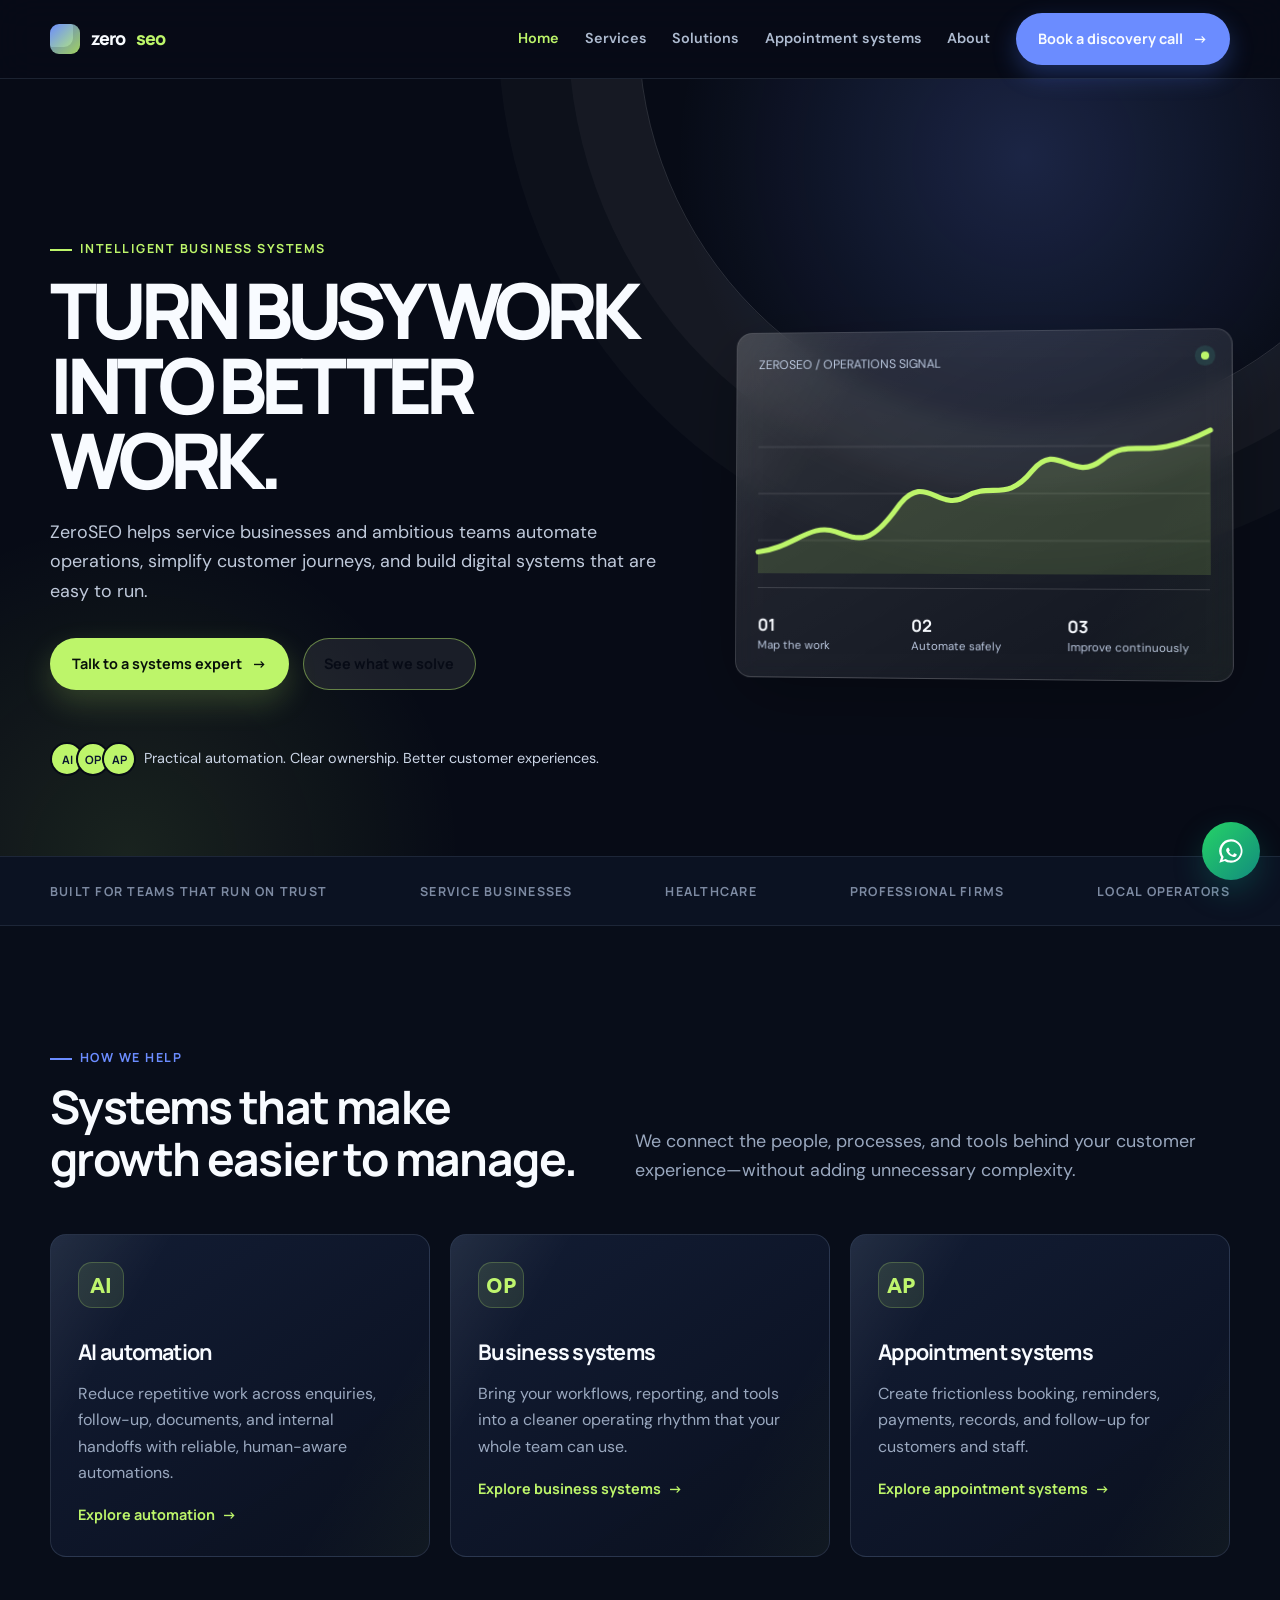
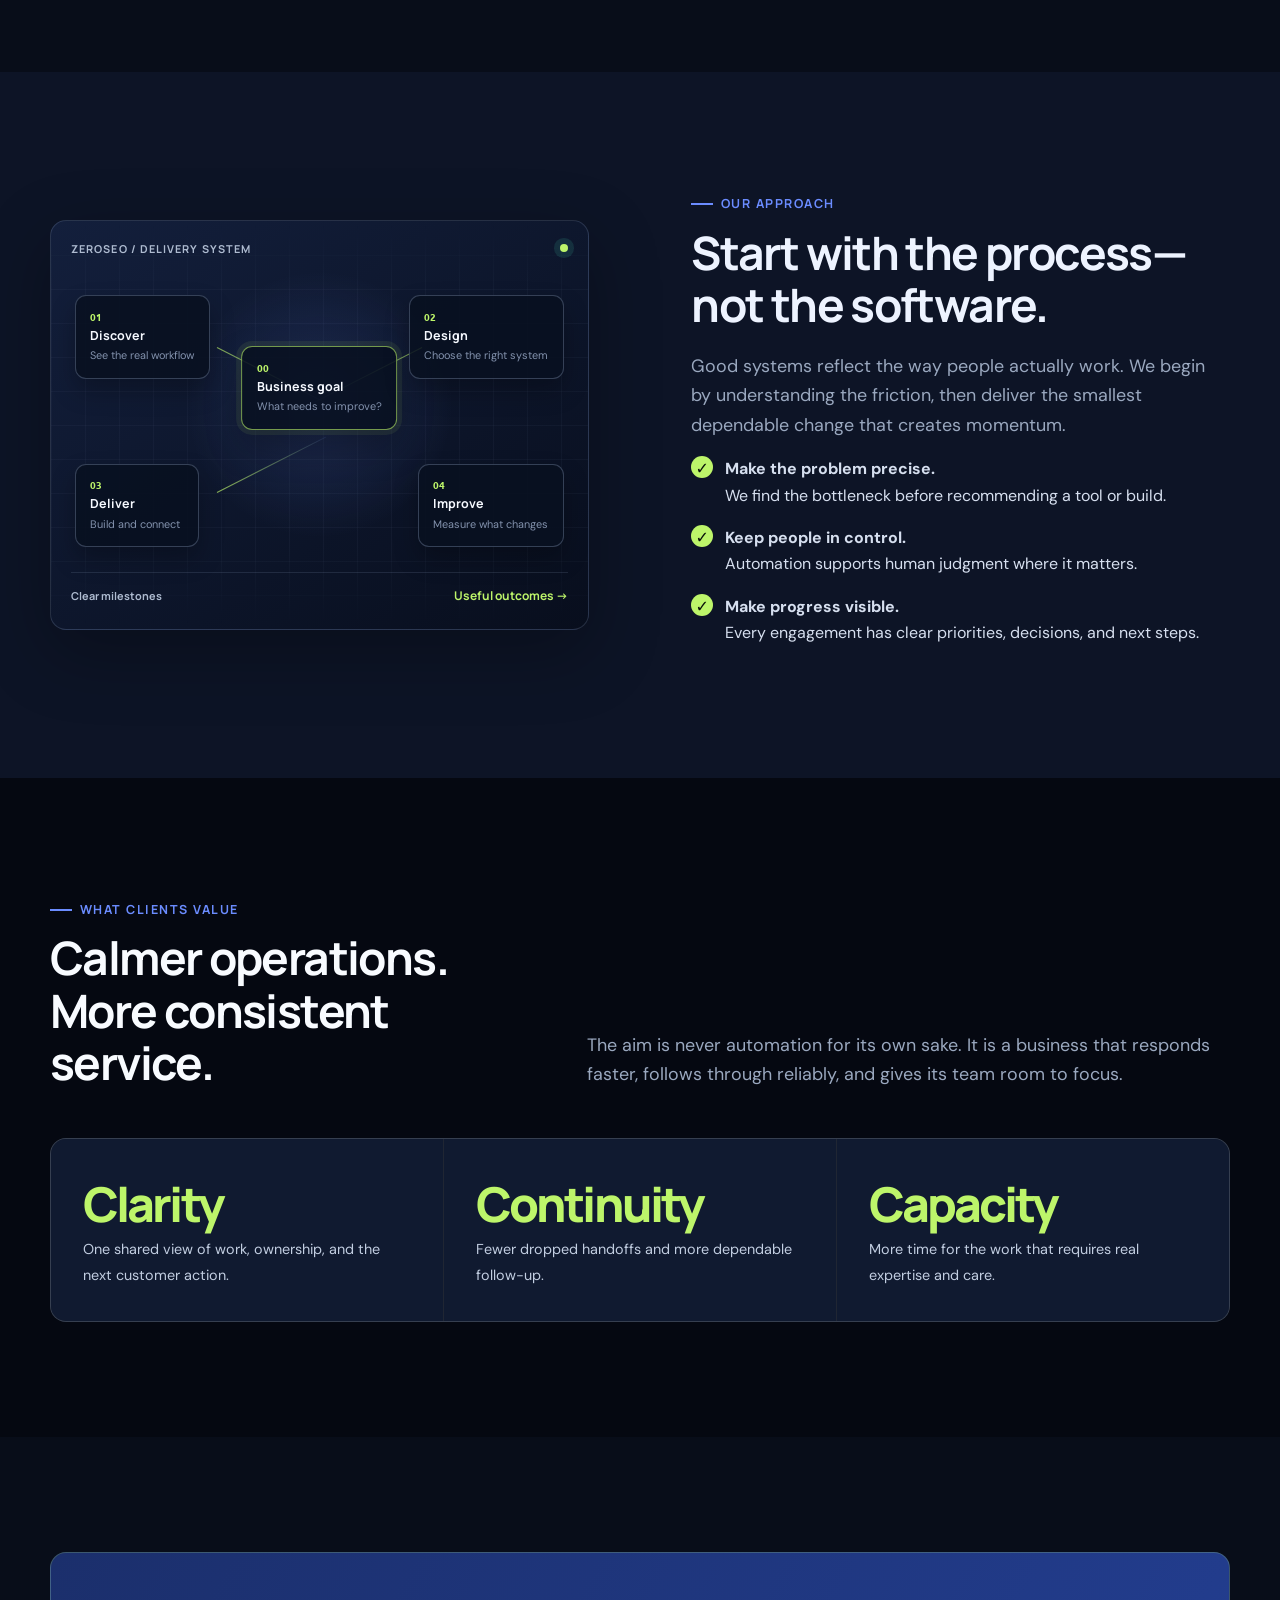
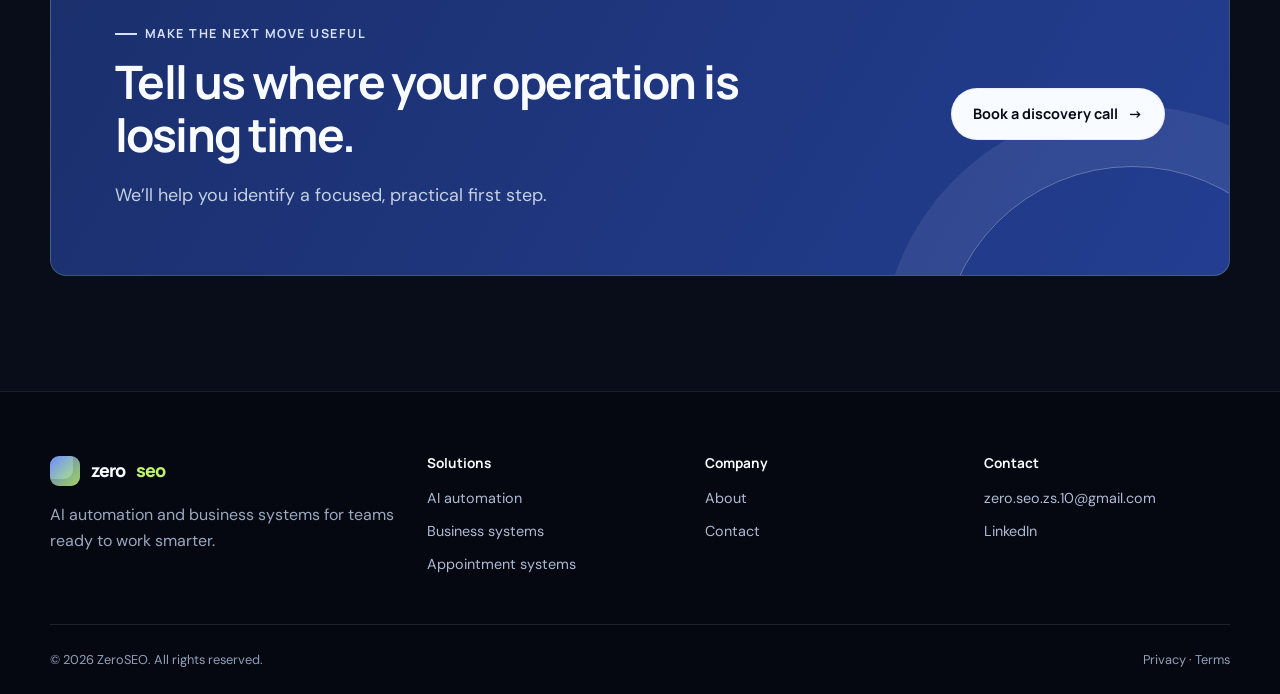
==== commit 545bd7d5: "Added Calendly and Whatsapp Integration" ====
--- a/index.html
+++ b/index.html
@@ -6,14 +6,14 @@
 <link rel="icon" href="assets/images/favicon.svg" type="image/svg+xml"><link rel="stylesheet" href="assets/css/redesign.css">
 </head><body>
 <a class="skip-link" href="#main">Skip to content</a>
-<header class="site-header"><div class="container nav"><a class="brand" href="index.html" aria-label="ZeroSEO home"><span class="brand-mark"></span>zero<span>seo</span></a><button class="menu-toggle" aria-label="Open navigation" aria-expanded="false" aria-controls="site-navigation">☰</button><nav class="nav-links" id="site-navigation"><a href="index.html" aria-current="page">Home</a><a href="pages/services/services.html">Services</a><a href="pages/solutions/solutions.html">Solutions</a><a href="pages/appointment-systems/appointment-systems.html">Appointment systems</a><a href="pages/about/about.html">About</a><a href="pages/contact/contact.html" class="btn btn-primary">Book a discovery call <span>→</span></a></nav></div></header>
+<header class="site-header"><div class="container nav"><a class="brand" href="index.html" aria-label="ZeroSEO home"><span class="brand-mark"></span>zero<span>seo</span></a><button class="menu-toggle" aria-label="Open navigation" aria-expanded="false" aria-controls="site-navigation">☰</button><nav class="nav-links" id="site-navigation"><a href="index.html" aria-current="page">Home</a><a href="pages/services/services.html">Services</a><a href="pages/solutions/solutions.html">Solutions</a><a href="pages/appointment-systems/appointment-systems.html">Appointment systems</a><a href="pages/about/about.html">About</a><a href="https://calendly.com/hassanadilha2/30min" class="btn btn-primary" data-calendly="https://calendly.com/hassanadilha2/30min">Book a discovery call <span>→</span></a></nav></div></header>
 <main id="main">
-<section class="hero"><div class="container hero-grid"><div><p class="eyebrow">Intelligent business systems</p><h1 class="display">Turn busy work<br>into better work.</h1><p class="lede">ZeroSEO helps service businesses and ambitious teams automate operations, simplify customer journeys, and build digital systems that are easy to run.</p><div class="hero-actions"><a class="btn btn-primary" href="pages/contact/contact.html">Talk to a systems expert <span>→</span></a><a class="btn btn-secondary" href="pages/solutions/solutions.html">See what we solve</a></div><div class="hero-proof"><div class="avatars"><span class="avatar">AI</span><span class="avatar">OP</span><span class="avatar">AP</span></div><span>Practical automation. Clear ownership. Better customer experiences.</span></div></div><div class="hero-panel" aria-label="Automation operations dashboard"><div class="panel-top"><span>ZEROSEO / OPERATIONS SIGNAL</span><span class="pulse" aria-label="Live"></span></div><div class="chart"><svg viewBox="0 0 440 145" role="img" aria-label="Upward system performance trend"><path d="M0 124 C35 120,52 95,77 104 S112 116,138 80 S178 85,204 70 S244 76,269 45 S307 58,337 34 S376 39,440 6" fill="none" stroke="#bdf56a" stroke-width="5" stroke-linecap="round"/><path d="M0 124 C35 120,52 95,77 104 S112 116,138 80 S178 85,204 70 S244 76,269 45 S307 58,337 34 S376 39,440 6 V145 H0Z" fill="#bdf56a" opacity=".14"/></svg></div><div class="panel-kpis"><div><strong>01</strong><span>Map the work</span></div><div><strong>02</strong><span>Automate safely</span></div><div><strong>03</strong><span>Improve continuously</span></div></div></div></div></section>
+<section class="hero"><div class="container hero-grid"><div><p class="eyebrow">Intelligent business systems</p><h1 class="display">Turn busy work<br>into better work.</h1><p class="lede">ZeroSEO helps service businesses and ambitious teams automate operations, simplify customer journeys, and build digital systems that are easy to run.</p><div class="hero-actions"><a class="btn btn-primary" href="https://calendly.com/hassanadilha2/30min" data-calendly="https://calendly.com/hassanadilha2/30min">Talk to a systems expert <span>→</span></a><a class="btn btn-secondary" href="pages/solutions/solutions.html">See what we solve</a></div><div class="hero-proof"><div class="avatars"><span class="avatar">AI</span><span class="avatar">OP</span><span class="avatar">AP</span></div><span>Practical automation. Clear ownership. Better customer experiences.</span></div></div><div class="hero-panel" aria-label="Automation operations dashboard"><div class="panel-top"><span>ZEROSEO / OPERATIONS SIGNAL</span><span class="pulse" aria-label="Live"></span></div><div class="chart"><svg viewBox="0 0 440 145" role="img" aria-label="Upward system performance trend"><path d="M0 124 C35 120,52 95,77 104 S112 116,138 80 S178 85,204 70 S244 76,269 45 S307 58,337 34 S376 39,440 6" fill="none" stroke="#bdf56a" stroke-width="5" stroke-linecap="round"/><path d="M0 124 C35 120,52 95,77 104 S112 116,138 80 S178 85,204 70 S244 76,269 45 S307 58,337 34 S376 39,440 6 V145 H0Z" fill="#bdf56a" opacity=".14"/></svg></div><div class="panel-kpis"><div><strong>01</strong><span>Map the work</span></div><div><strong>02</strong><span>Automate safely</span></div><div><strong>03</strong><span>Improve continuously</span></div></div></div></div></section>
 <section class="logo-strip"><div class="container"><span>Built for teams that run on trust</span><span>Service businesses</span><span>Healthcare</span><span>Professional firms</span><span>Local operators</span></div></section>
 <section class="section surface"><div class="container"><div class="section-head"><div><p class="eyebrow">How we help</p><h2>Systems that make growth easier to manage.</h2></div><p class="lede">We connect the people, processes, and tools behind your customer experience—without adding unnecessary complexity.</p></div><div class="grid grid-3"><article class="service-card"><div class="icon">AI</div><h3>AI automation</h3><p>Reduce repetitive work across enquiries, follow-up, documents, and internal handoffs with reliable, human-aware automations.</p><a class="text-link" href="pages/services/services.html">Explore automation</a></article><article class="service-card"><div class="icon">OP</div><h3>Business systems</h3><p>Bring your workflows, reporting, and tools into a cleaner operating rhythm that your whole team can use.</p><a class="text-link" href="pages/solutions/solutions.html">Explore business systems</a></article><article class="service-card"><div class="icon">AP</div><h3>Appointment systems</h3><p>Create frictionless booking, reminders, payments, records, and follow-up for customers and staff.</p><a class="text-link" href="pages/appointment-systems/appointment-systems.html">Explore appointment systems</a></article></div></div></section>
 <section class="section muted-surface"><div class="container split"><div class="workflow-visual" aria-label="ZeroSEO delivery workflow"><div class="workflow-top"><span>ZEROSEO / DELIVERY SYSTEM</span><span class="pulse" aria-hidden="true"></span></div><div class="workflow-map"><div class="workflow-line line-one"></div><div class="workflow-line line-two"></div><div class="workflow-line line-three"></div><div class="workflow-node node-main"><span class="node-index">00</span><strong>Business goal</strong><small>What needs to improve?</small></div><div class="workflow-node node-one"><span class="node-index">01</span><strong>Discover</strong><small>See the real workflow</small></div><div class="workflow-node node-two"><span class="node-index">02</span><strong>Design</strong><small>Choose the right system</small></div><div class="workflow-node node-three"><span class="node-index">03</span><strong>Deliver</strong><small>Build and connect</small></div><div class="workflow-node node-four"><span class="node-index">04</span><strong>Improve</strong><small>Measure what changes</small></div></div><div class="workflow-footer"><span>Clear milestones</span><strong>Useful outcomes →</strong></div></div><div><p class="eyebrow">Our approach</p><h2>Start with the process—not the software.</h2><p class="lede">Good systems reflect the way people actually work. We begin by understanding the friction, then deliver the smallest dependable change that creates momentum.</p><ul class="checklist"><li><span><strong>Make the problem precise.</strong><br>We find the bottleneck before recommending a tool or build.</span></li><li><span><strong>Keep people in control.</strong><br>Automation supports human judgment where it matters.</span></li><li><span><strong>Make progress visible.</strong><br>Every engagement has clear priorities, decisions, and next steps.</span></li></ul></div></div></section>
 <section class="section dark"><div class="container"><div class="section-head"><div><p class="eyebrow">What clients value</p><h2>Calmer operations. More consistent service.</h2></div><p class="lede">The aim is never automation for its own sake. It is a business that responds faster, follows through reliably, and gives its team room to focus.</p></div><div class="metric-grid"><div class="metric"><strong>Clarity</strong><span>One shared view of work, ownership, and the next customer action.</span></div><div class="metric"><strong>Continuity</strong><span>Fewer dropped handoffs and more dependable follow-up.</span></div><div class="metric"><strong>Capacity</strong><span>More time for the work that requires real expertise and care.</span></div></div></div></section>
-<section class="section"><div class="container cta"><div class="cta-grid"><div><p class="eyebrow" style="color:#d6e0ff">Make the next move useful</p><h2>Tell us where your operation is losing time.</h2><p class="lede">We’ll help you identify a focused, practical first step.</p></div><a class="btn btn-quiet" href="pages/contact/contact.html">Book a discovery call <span>→</span></a></div></div></section>
+<section class="section"><div class="container cta"><div class="cta-grid"><div><p class="eyebrow" style="color:#d6e0ff">Make the next move useful</p><h2>Tell us where your operation is losing time.</h2><p class="lede">We’ll help you identify a focused, practical first step.</p></div><a class="btn btn-quiet" href="https://calendly.com/hassanadilha2/30min" data-calendly="https://calendly.com/hassanadilha2/30min">Book a discovery call <span>→</span></a></div></div></section>
 </main>
-<footer class="site-footer"><div class="container footer-grid"><div><a class="brand" href="index.html"><span class="brand-mark"></span>zero<span>seo</span></a><p>AI automation and business systems for teams ready to work smarter.</p></div><div><h4>Solutions</h4><div class="footer-links"><a href="pages/services/services.html">AI automation</a><a href="pages/solutions/solutions.html">Business systems</a><a href="pages/appointment-systems/appointment-systems.html">Appointment systems</a></div></div><div><h4>Company</h4><div class="footer-links"><a href="pages/about/about.html">About</a><a href="pages/contact/contact.html">Contact</a></div></div><div><h4>Contact</h4><div class="footer-links"><a href="mailto:info@zeroseo.tech">info@zeroseo.tech</a><a href="https://www.linkedin.com/company/zeroseo/about/">LinkedIn</a></div></div></div><div class="container footer-bottom"><span>© 2026 ZeroSEO. All rights reserved.</span><span><a href="privacy.html">Privacy</a> · <a href="terms.html">Terms</a></span></div></footer><script src="assets/js/script.js"></script>
-</body></html>
+<footer class="site-footer"><div class="container footer-grid"><div><a class="brand" href="index.html"><span class="brand-mark"></span>zero<span>seo</span></a><p>AI automation and business systems for teams ready to work smarter.</p></div><div><h4>Solutions</h4><div class="footer-links"><a href="pages/services/services.html">AI automation</a><a href="pages/solutions/solutions.html">Business systems</a><a href="pages/appointment-systems/appointment-systems.html">Appointment systems</a></div></div><div><h4>Company</h4><div class="footer-links"><a href="pages/about/about.html">About</a><a href="pages/contact/contact.html">Contact</a></div></div><div><h4>Contact</h4><div class="footer-links"><a href="mailto:zero.seo.zs.10@gmail.com">zero.seo.zs.10@gmail.com</a><a href="https://www.linkedin.com/company/zeroseo/about/">LinkedIn</a></div></div></div><div class="container footer-bottom"><span>© 2026 ZeroSEO. All rights reserved.</span><span><a href="privacy.html">Privacy</a> · <a href="terms.html">Terms</a></span></div></footer><script src="assets/js/script.js"></script>
+<a class="whatsapp-float" href="https://wa.me/923104454719" target="_blank" rel="noopener noreferrer" aria-label="Contact ZeroSEO on WhatsApp"><svg viewBox="0 0 24 24" fill="currentColor" aria-hidden="true"><path d="M16.9 14.9c-.3-.2-1.7-.8-1.9-.9-.2-.1-.3-.1-.5.1-.1.2-.5.9-.7 1.1-.1.1-.3.2-.5.1-.6-.2-1.2-.5-1.7-1-.5-.5-.9-1.1-1.3-1.7-.1-.2 0-.3.1-.4l.3-.3c.1-.1.1-.2.2-.3.1-.1.1-.2 0-.3-.1-.1-.5-1.2-.7-1.6-.2-.4-.3-.4-.5-.4h-.4c-.1 0-.3 0-.5.1-.2.1-.6.6-.8 1.2-.2.6-.2 1.2.1 1.8.2.5.7 1.2 1.3 1.9 1 1.2 2.3 2 3.5 2.4.5.2 1 .3 1.4.4.5.1 1 .1 1.4-.1.5-.2.9-.8 1.1-1.4.1-.4.1-.8-.1-1.1l-.2-.2zM12 2a10 10 0 0 0-8.5 15.4L2 22l4.6-1.5A10 10 0 1 0 12 2zm0 18.2a8.2 8.2 0 0 1-4.2-1.2l-.3-.2-2.7.9.9-2.6-.2-.3A8.2 8.2 0 1 1 12 20.2z"/></svg></a></body></html>
--- a/assets/css/redesign.css
+++ b/assets/css/redesign.css
@@ -247,3 +247,36 @@
 .sheet-status strong { margin-left:auto; color:var(--mint); font:700 .68rem Ubuntu,Manrope,sans-serif; letter-spacing:.1em; }
 .status-check { display:grid; place-items:center; width:20px; height:20px; color:#091109; border-radius:50%; background:var(--mint); font-weight:800; }
 @media (max-width:640px) { .roadmap-visual,.editorial-visual { min-height:380px; } .roadmap-track { transform:scale(.87); transform-origin:center; margin-left:-1rem; margin-right:-1rem; } }
+
+.whatsapp-float {
+  position:fixed;
+  right:1.25rem;
+  bottom:1.25rem;
+  z-index:60;
+  display:inline-flex;
+  align-items:center;
+  justify-content:center;
+  width:58px;
+  height:58px;
+  border-radius:50%;
+  color:#fff;
+  background:linear-gradient(135deg,#25d366,#128c7e);
+  box-shadow:0 12px 30px rgba(18,140,126,.28);
+  transition:transform .2s,box-shadow .2s;
+}
+.whatsapp-float:hover {
+  transform:translateY(-3px);
+  box-shadow:0 16px 36px rgba(18,140,126,.34);
+}
+.whatsapp-float svg {
+  width:28px;
+  height:28px;
+}
+@media (max-width:640px) {
+  .whatsapp-float {
+    right:1rem;
+    bottom:1rem;
+    width:54px;
+    height:54px;
+  }
+}
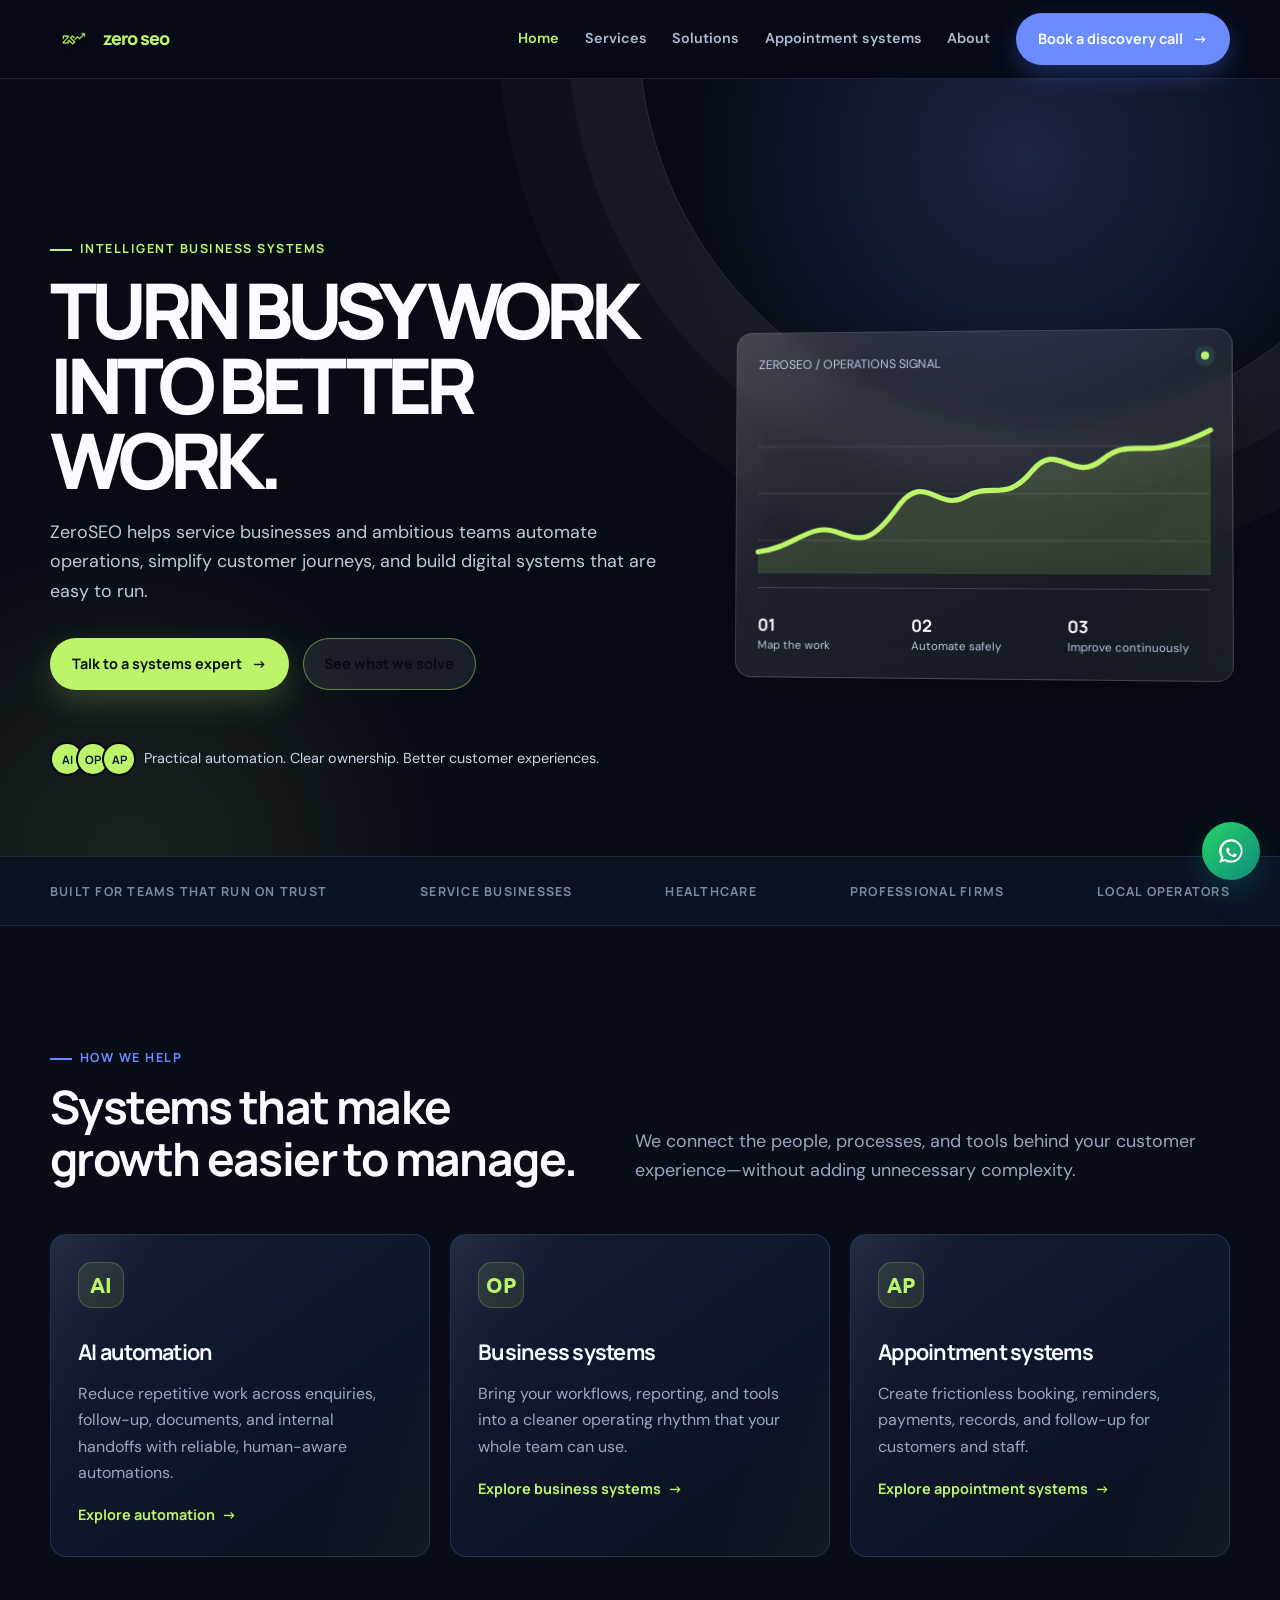
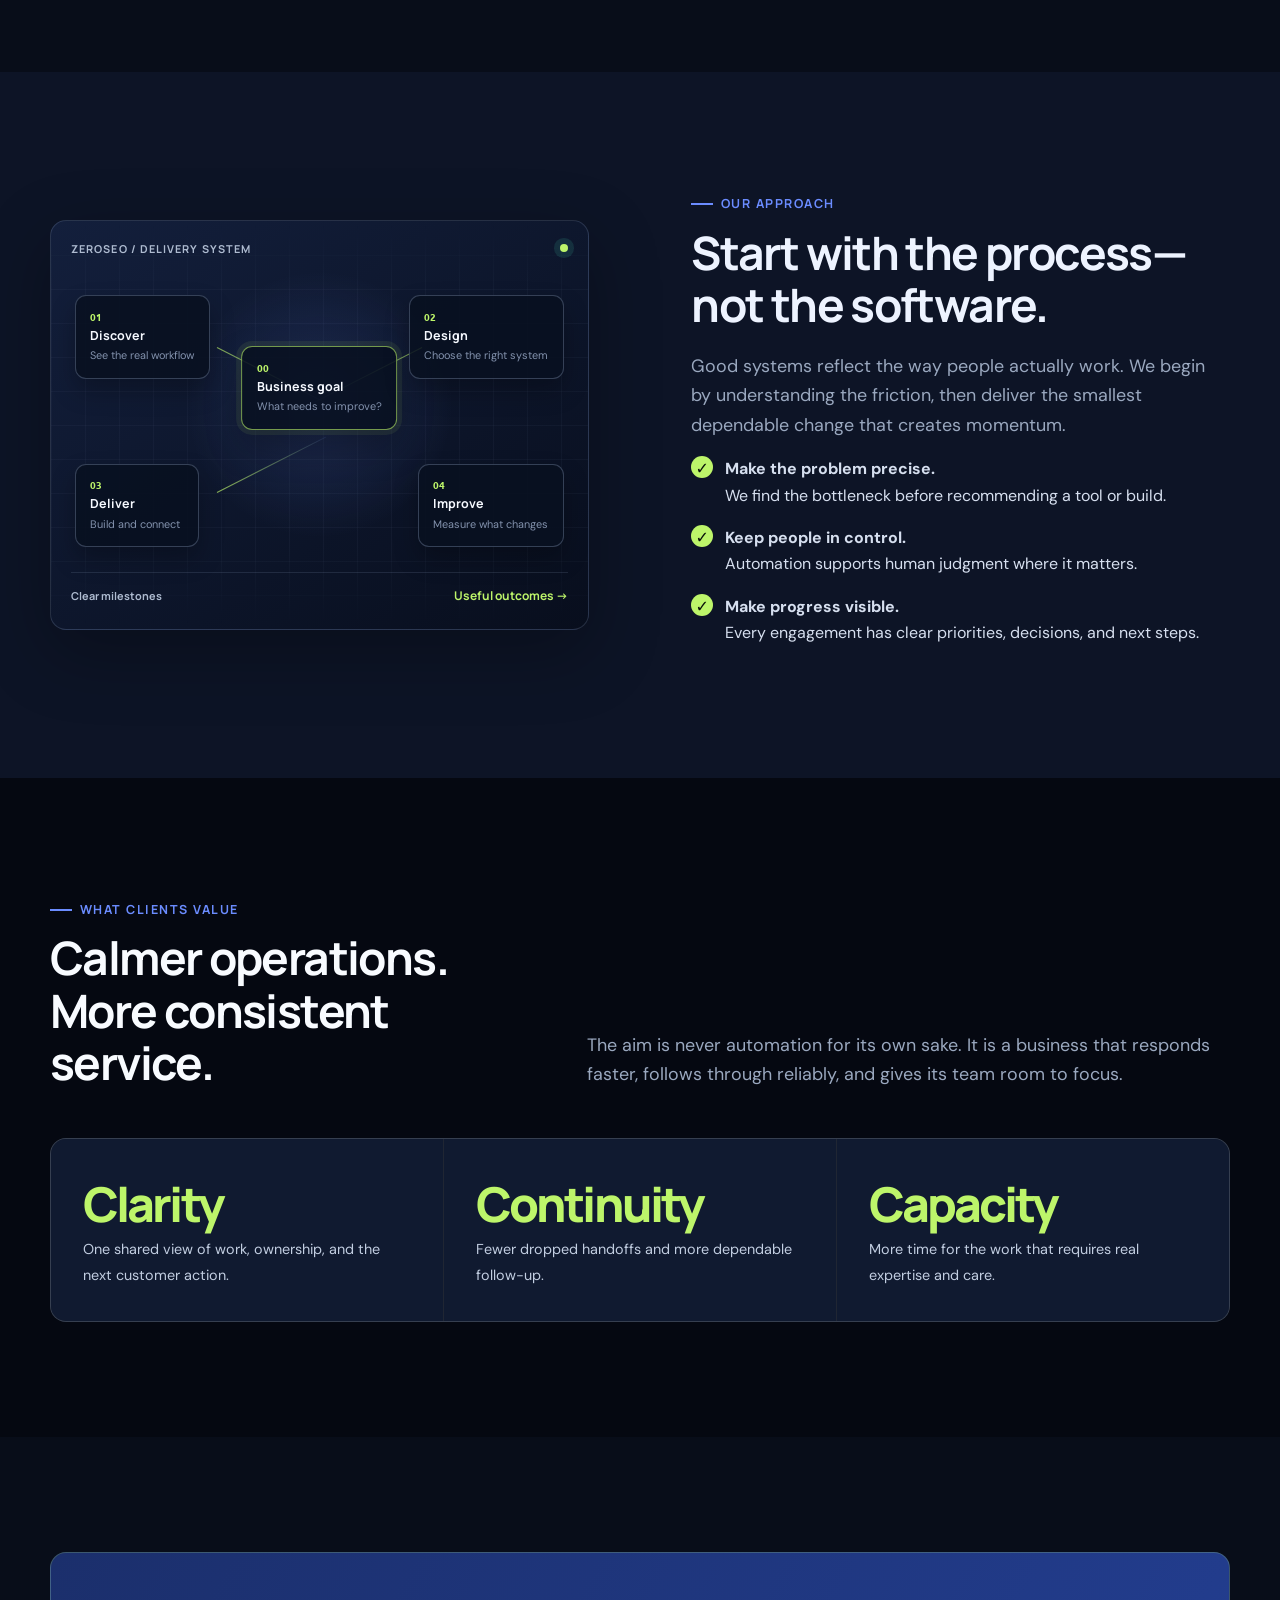
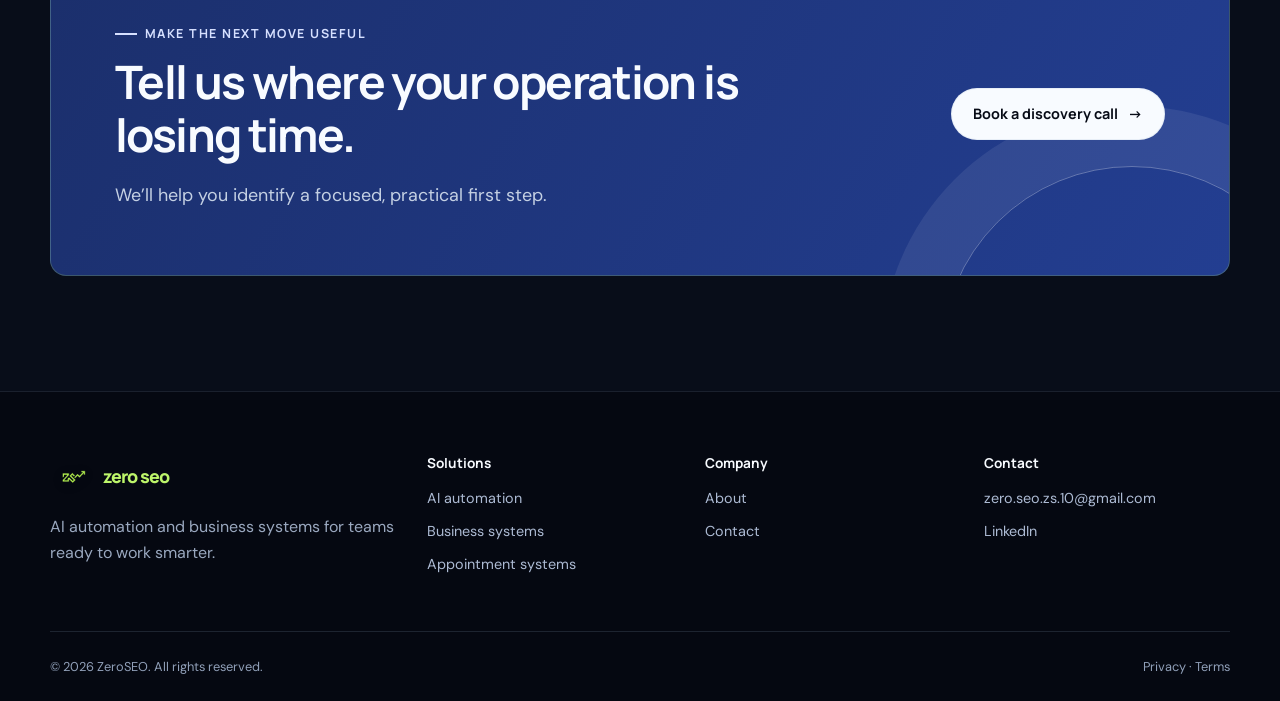
==== commit d8008a46: "Added agency logo" ====
--- a/index.html
+++ b/index.html
@@ -6,7 +6,7 @@
 <link rel="icon" href="assets/images/favicon.svg" type="image/svg+xml"><link rel="stylesheet" href="assets/css/redesign.css">
 </head><body>
 <a class="skip-link" href="#main">Skip to content</a>
-<header class="site-header"><div class="container nav"><a class="brand" href="index.html" aria-label="ZeroSEO home"><span class="brand-mark"></span>zero<span>seo</span></a><button class="menu-toggle" aria-label="Open navigation" aria-expanded="false" aria-controls="site-navigation">☰</button><nav class="nav-links" id="site-navigation"><a href="index.html" aria-current="page">Home</a><a href="pages/services/services.html">Services</a><a href="pages/solutions/solutions.html">Solutions</a><a href="pages/appointment-systems/appointment-systems.html">Appointment systems</a><a href="pages/about/about.html">About</a><a href="https://calendly.com/hassanadilha2/30min" class="btn btn-primary" data-calendly="https://calendly.com/hassanadilha2/30min">Book a discovery call <span>→</span></a></nav></div></header>
+<header class="site-header"><div class="container nav"><a class="brand" href="index.html" aria-label="ZeroSEO home"><span class="brand-mark"><img src="assets/images/logo.webp" alt="ZeroSEO logo" loading="eager"></span><span class="brand-text">zero<span>seo</span></span></a><button class="menu-toggle" aria-label="Open navigation" aria-expanded="false" aria-controls="site-navigation">☰</button><nav class="nav-links" id="site-navigation"><a href="index.html" aria-current="page">Home</a><a href="pages/services/services.html">Services</a><a href="pages/solutions/solutions.html">Solutions</a><a href="pages/appointment-systems/appointment-systems.html">Appointment systems</a><a href="pages/about/about.html">About</a><a href="https://calendly.com/hassanadilha2/30min" class="btn btn-primary" data-calendly="https://calendly.com/hassanadilha2/30min">Book a discovery call <span>→</span></a></nav></div></header>
 <main id="main">
 <section class="hero"><div class="container hero-grid"><div><p class="eyebrow">Intelligent business systems</p><h1 class="display">Turn busy work<br>into better work.</h1><p class="lede">ZeroSEO helps service businesses and ambitious teams automate operations, simplify customer journeys, and build digital systems that are easy to run.</p><div class="hero-actions"><a class="btn btn-primary" href="https://calendly.com/hassanadilha2/30min" data-calendly="https://calendly.com/hassanadilha2/30min">Talk to a systems expert <span>→</span></a><a class="btn btn-secondary" href="pages/solutions/solutions.html">See what we solve</a></div><div class="hero-proof"><div class="avatars"><span class="avatar">AI</span><span class="avatar">OP</span><span class="avatar">AP</span></div><span>Practical automation. Clear ownership. Better customer experiences.</span></div></div><div class="hero-panel" aria-label="Automation operations dashboard"><div class="panel-top"><span>ZEROSEO / OPERATIONS SIGNAL</span><span class="pulse" aria-label="Live"></span></div><div class="chart"><svg viewBox="0 0 440 145" role="img" aria-label="Upward system performance trend"><path d="M0 124 C35 120,52 95,77 104 S112 116,138 80 S178 85,204 70 S244 76,269 45 S307 58,337 34 S376 39,440 6" fill="none" stroke="#bdf56a" stroke-width="5" stroke-linecap="round"/><path d="M0 124 C35 120,52 95,77 104 S112 116,138 80 S178 85,204 70 S244 76,269 45 S307 58,337 34 S376 39,440 6 V145 H0Z" fill="#bdf56a" opacity=".14"/></svg></div><div class="panel-kpis"><div><strong>01</strong><span>Map the work</span></div><div><strong>02</strong><span>Automate safely</span></div><div><strong>03</strong><span>Improve continuously</span></div></div></div></div></section>
 <section class="logo-strip"><div class="container"><span>Built for teams that run on trust</span><span>Service businesses</span><span>Healthcare</span><span>Professional firms</span><span>Local operators</span></div></section>
@@ -15,5 +15,5 @@
 <section class="section dark"><div class="container"><div class="section-head"><div><p class="eyebrow">What clients value</p><h2>Calmer operations. More consistent service.</h2></div><p class="lede">The aim is never automation for its own sake. It is a business that responds faster, follows through reliably, and gives its team room to focus.</p></div><div class="metric-grid"><div class="metric"><strong>Clarity</strong><span>One shared view of work, ownership, and the next customer action.</span></div><div class="metric"><strong>Continuity</strong><span>Fewer dropped handoffs and more dependable follow-up.</span></div><div class="metric"><strong>Capacity</strong><span>More time for the work that requires real expertise and care.</span></div></div></div></section>
 <section class="section"><div class="container cta"><div class="cta-grid"><div><p class="eyebrow" style="color:#d6e0ff">Make the next move useful</p><h2>Tell us where your operation is losing time.</h2><p class="lede">We’ll help you identify a focused, practical first step.</p></div><a class="btn btn-quiet" href="https://calendly.com/hassanadilha2/30min" data-calendly="https://calendly.com/hassanadilha2/30min">Book a discovery call <span>→</span></a></div></div></section>
 </main>
-<footer class="site-footer"><div class="container footer-grid"><div><a class="brand" href="index.html"><span class="brand-mark"></span>zero<span>seo</span></a><p>AI automation and business systems for teams ready to work smarter.</p></div><div><h4>Solutions</h4><div class="footer-links"><a href="pages/services/services.html">AI automation</a><a href="pages/solutions/solutions.html">Business systems</a><a href="pages/appointment-systems/appointment-systems.html">Appointment systems</a></div></div><div><h4>Company</h4><div class="footer-links"><a href="pages/about/about.html">About</a><a href="pages/contact/contact.html">Contact</a></div></div><div><h4>Contact</h4><div class="footer-links"><a href="mailto:zero.seo.zs.10@gmail.com">zero.seo.zs.10@gmail.com</a><a href="https://www.linkedin.com/company/zeroseo/about/">LinkedIn</a></div></div></div><div class="container footer-bottom"><span>© 2026 ZeroSEO. All rights reserved.</span><span><a href="privacy.html">Privacy</a> · <a href="terms.html">Terms</a></span></div></footer><script src="assets/js/script.js"></script>
+<footer class="site-footer"><div class="container footer-grid"><div><a class="brand" href="index.html"><span class="brand-mark"><img src="assets/images/logo.webp" alt="ZeroSEO logo" loading="lazy"></span><span class="brand-text">zero<span>seo</span></span></a><p>AI automation and business systems for teams ready to work smarter.</p></div><div><h4>Solutions</h4><div class="footer-links"><a href="pages/services/services.html">AI automation</a><a href="pages/solutions/solutions.html">Business systems</a><a href="pages/appointment-systems/appointment-systems.html">Appointment systems</a></div></div><div><h4>Company</h4><div class="footer-links"><a href="pages/about/about.html">About</a><a href="pages/contact/contact.html">Contact</a></div></div><div><h4>Contact</h4><div class="footer-links"><a href="mailto:zero.seo.zs.10@gmail.com">zero.seo.zs.10@gmail.com</a><a href="https://www.linkedin.com/company/zeroseo/about/">LinkedIn</a></div></div></div><div class="container footer-bottom"><span>© 2026 ZeroSEO. All rights reserved.</span><span><a href="privacy.html">Privacy</a> · <a href="terms.html">Terms</a></span></div></footer><script src="assets/js/script.js"></script>
 <a class="whatsapp-float" href="https://wa.me/923104454719" target="_blank" rel="noopener noreferrer" aria-label="Contact ZeroSEO on WhatsApp"><svg viewBox="0 0 24 24" fill="currentColor" aria-hidden="true"><path d="M16.9 14.9c-.3-.2-1.7-.8-1.9-.9-.2-.1-.3-.1-.5.1-.1.2-.5.9-.7 1.1-.1.1-.3.2-.5.1-.6-.2-1.2-.5-1.7-1-.5-.5-.9-1.1-1.3-1.7-.1-.2 0-.3.1-.4l.3-.3c.1-.1.1-.2.2-.3.1-.1.1-.2 0-.3-.1-.1-.5-1.2-.7-1.6-.2-.4-.3-.4-.5-.4h-.4c-.1 0-.3 0-.5.1-.2.1-.6.6-.8 1.2-.2.6-.2 1.2.1 1.8.2.5.7 1.2 1.3 1.9 1 1.2 2.3 2 3.5 2.4.5.2 1 .3 1.4.4.5.1 1 .1 1.4-.1.5-.2.9-.8 1.1-1.4.1-.4.1-.8-.1-1.1l-.2-.2zM12 2a10 10 0 0 0-8.5 15.4L2 22l4.6-1.5A10 10 0 1 0 12 2zm0 18.2a8.2 8.2 0 0 1-4.2-1.2l-.3-.2-2.7.9.9-2.6-.2-.3A8.2 8.2 0 1 1 12 20.2z"/></svg></a></body></html>
--- a/assets/css/redesign.css
+++ b/assets/css/redesign.css
@@ -37,7 +37,10 @@
 .site-header { position:sticky; top:0; z-index:20; border-bottom:1px solid rgba(223,229,239,.72); background:rgba(246,248,252,.86); backdrop-filter:blur(18px); }
 .nav { min-height:78px; display:flex; align-items:center; justify-content:space-between; gap:1.5rem; }
 .brand { display:flex; align-items:center; gap:.7rem; font:800 1.12rem/1 Manrope,sans-serif; letter-spacing:-.06em; }
-.brand-mark { width:30px; height:30px; border-radius:9px; background:linear-gradient(135deg,var(--blue),var(--mint)); box-shadow:inset -7px -7px 0 rgba(10,16,32,.15); }
+.brand-mark { display:inline-flex; align-items:center; justify-content:center; width:42px; height:42px; padding:2px; border-radius:0; overflow:visible; background:transparent; flex-shrink:0; }
+.brand-mark img { width:100%; height:100%; object-fit:contain; display:block; filter:drop-shadow(0 2px 6px rgba(0,0,0,.15)); }
+.brand-text { display:inline-flex; align-items:center; gap:.2rem; color:#f8fbff; }
+.brand-text span { color:var(--mint); }
 .nav-links { display:flex; align-items:center; gap:1.6rem; color:#475467; font-weight:600; font-size:.9rem; }
 .nav-links a:hover,.nav-links a[aria-current="page"] { color:var(--blue); }
 .menu-toggle { display:none; padding:.6rem; border:0; background:transparent; color:var(--ink); }
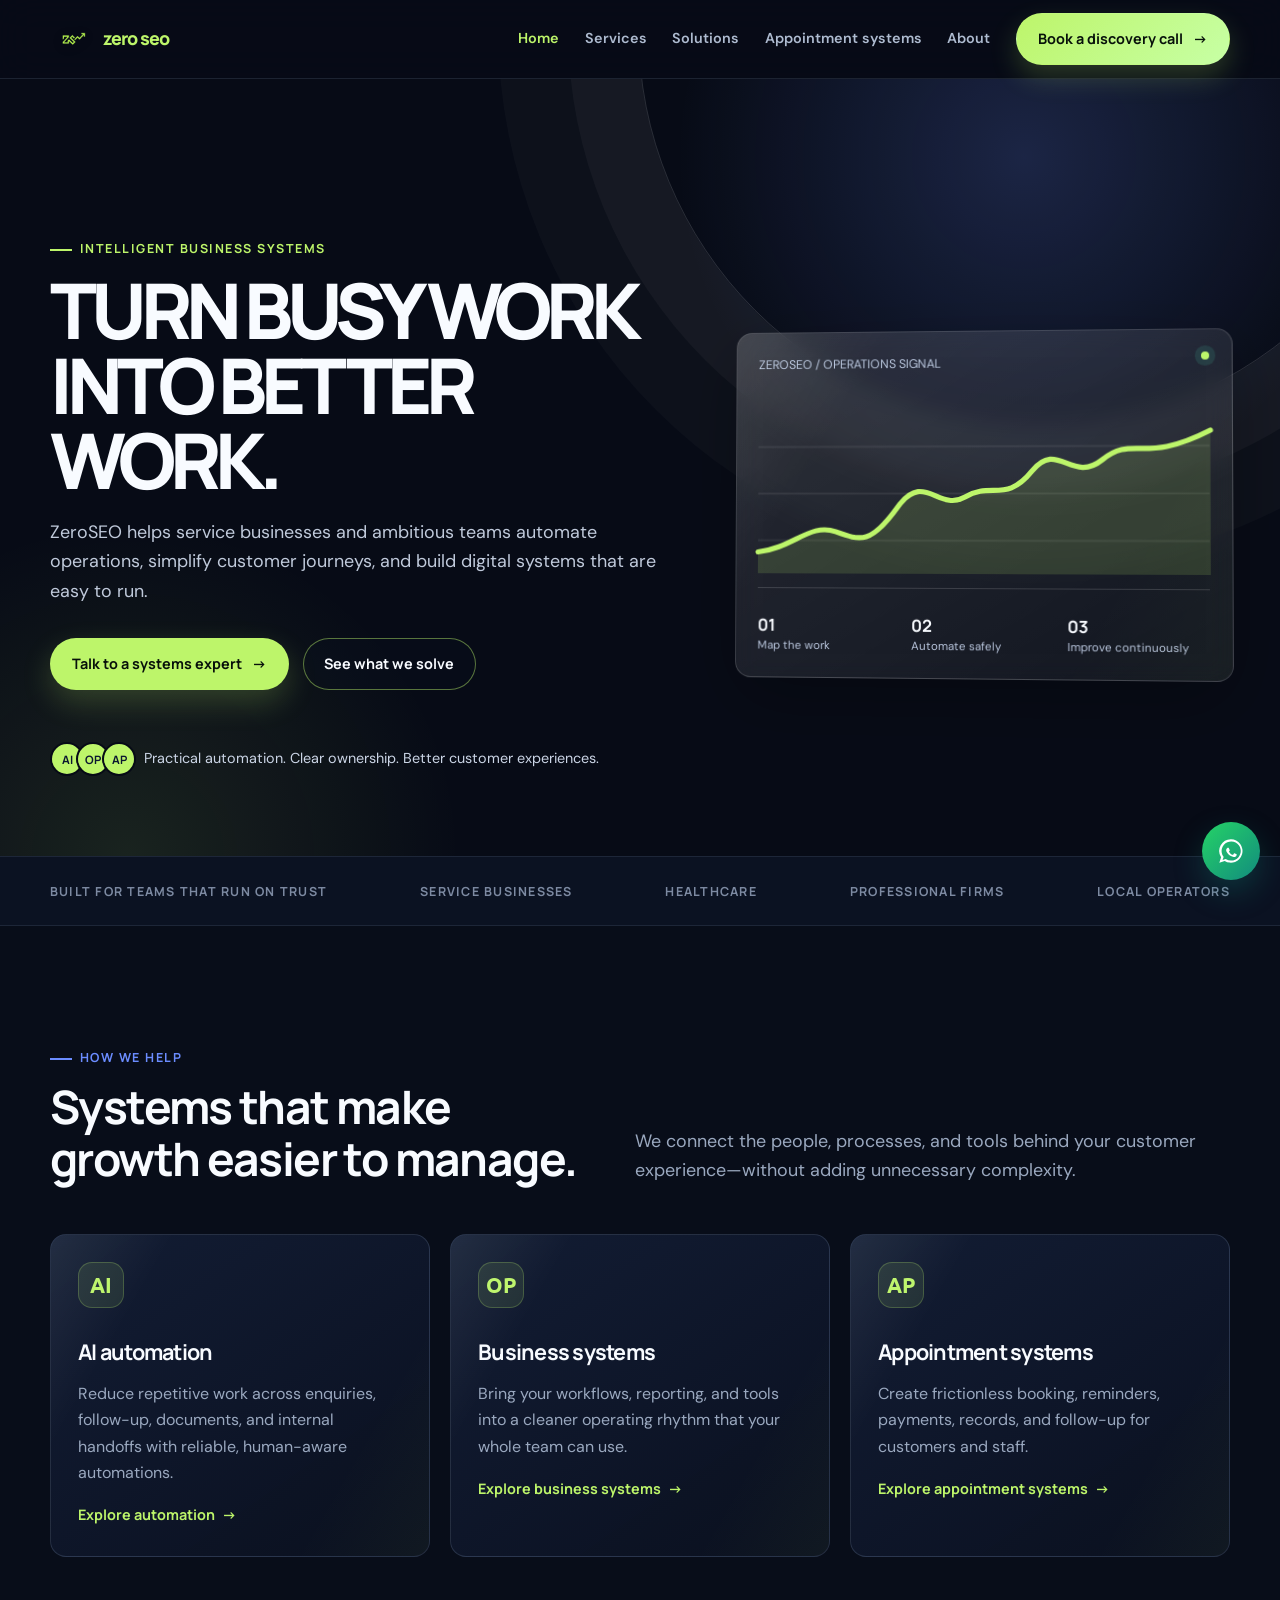
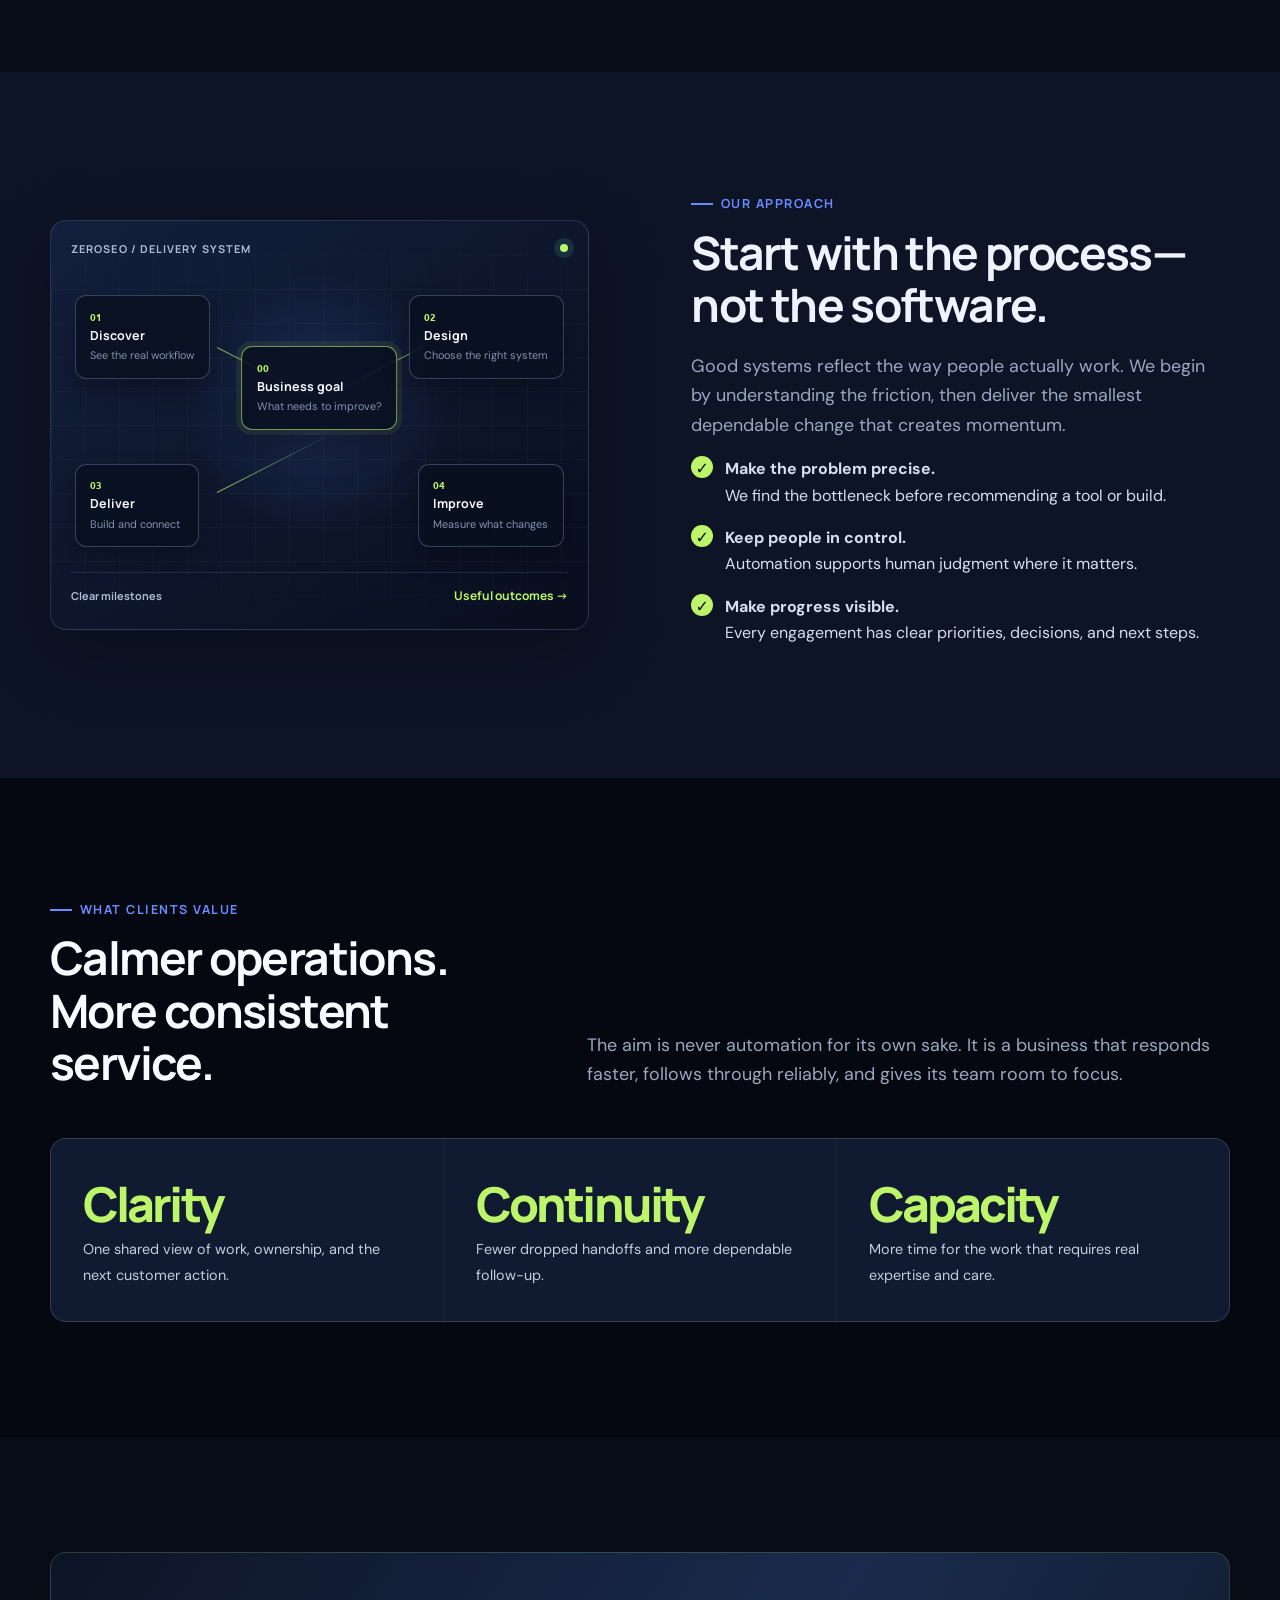
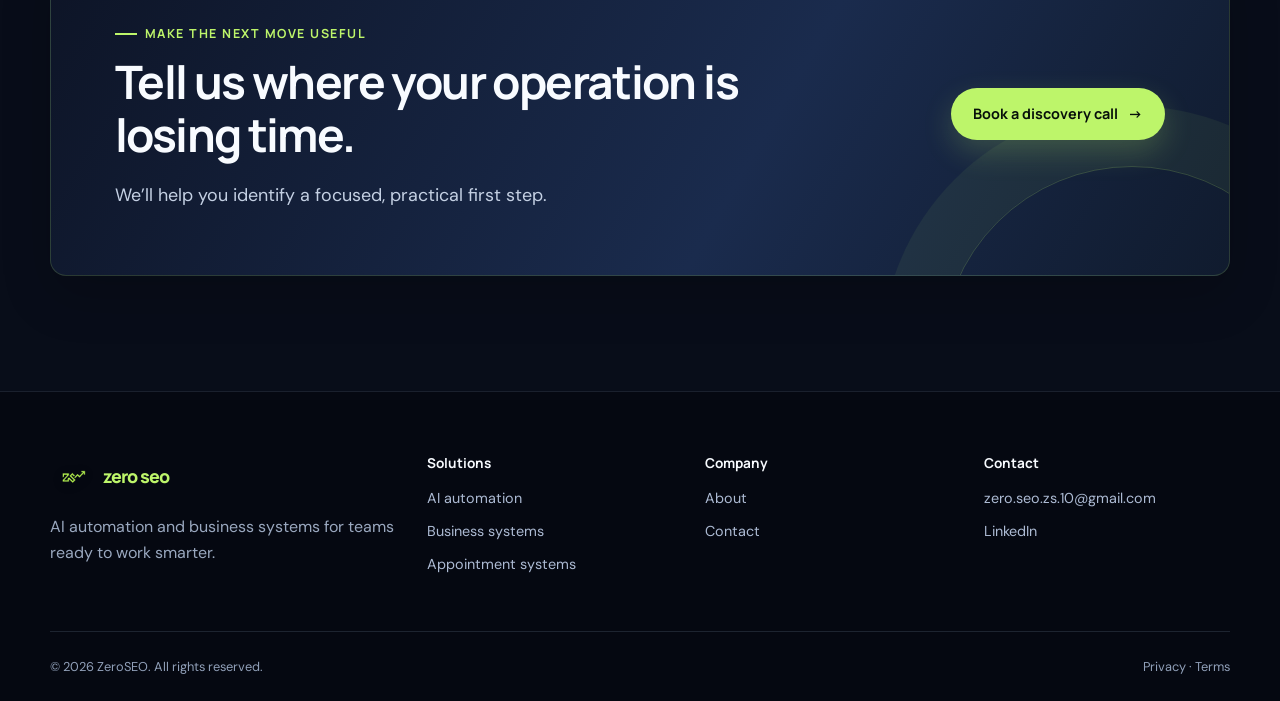
==== commit 8edc1d28: "Some UI changes" ====
--- a/index.html
+++ b/index.html
@@ -13,7 +13,7 @@
 <section class="section surface"><div class="container"><div class="section-head"><div><p class="eyebrow">How we help</p><h2>Systems that make growth easier to manage.</h2></div><p class="lede">We connect the people, processes, and tools behind your customer experience—without adding unnecessary complexity.</p></div><div class="grid grid-3"><article class="service-card"><div class="icon">AI</div><h3>AI automation</h3><p>Reduce repetitive work across enquiries, follow-up, documents, and internal handoffs with reliable, human-aware automations.</p><a class="text-link" href="pages/services/services.html">Explore automation</a></article><article class="service-card"><div class="icon">OP</div><h3>Business systems</h3><p>Bring your workflows, reporting, and tools into a cleaner operating rhythm that your whole team can use.</p><a class="text-link" href="pages/solutions/solutions.html">Explore business systems</a></article><article class="service-card"><div class="icon">AP</div><h3>Appointment systems</h3><p>Create frictionless booking, reminders, payments, records, and follow-up for customers and staff.</p><a class="text-link" href="pages/appointment-systems/appointment-systems.html">Explore appointment systems</a></article></div></div></section>
 <section class="section muted-surface"><div class="container split"><div class="workflow-visual" aria-label="ZeroSEO delivery workflow"><div class="workflow-top"><span>ZEROSEO / DELIVERY SYSTEM</span><span class="pulse" aria-hidden="true"></span></div><div class="workflow-map"><div class="workflow-line line-one"></div><div class="workflow-line line-two"></div><div class="workflow-line line-three"></div><div class="workflow-node node-main"><span class="node-index">00</span><strong>Business goal</strong><small>What needs to improve?</small></div><div class="workflow-node node-one"><span class="node-index">01</span><strong>Discover</strong><small>See the real workflow</small></div><div class="workflow-node node-two"><span class="node-index">02</span><strong>Design</strong><small>Choose the right system</small></div><div class="workflow-node node-three"><span class="node-index">03</span><strong>Deliver</strong><small>Build and connect</small></div><div class="workflow-node node-four"><span class="node-index">04</span><strong>Improve</strong><small>Measure what changes</small></div></div><div class="workflow-footer"><span>Clear milestones</span><strong>Useful outcomes →</strong></div></div><div><p class="eyebrow">Our approach</p><h2>Start with the process—not the software.</h2><p class="lede">Good systems reflect the way people actually work. We begin by understanding the friction, then deliver the smallest dependable change that creates momentum.</p><ul class="checklist"><li><span><strong>Make the problem precise.</strong><br>We find the bottleneck before recommending a tool or build.</span></li><li><span><strong>Keep people in control.</strong><br>Automation supports human judgment where it matters.</span></li><li><span><strong>Make progress visible.</strong><br>Every engagement has clear priorities, decisions, and next steps.</span></li></ul></div></div></section>
 <section class="section dark"><div class="container"><div class="section-head"><div><p class="eyebrow">What clients value</p><h2>Calmer operations. More consistent service.</h2></div><p class="lede">The aim is never automation for its own sake. It is a business that responds faster, follows through reliably, and gives its team room to focus.</p></div><div class="metric-grid"><div class="metric"><strong>Clarity</strong><span>One shared view of work, ownership, and the next customer action.</span></div><div class="metric"><strong>Continuity</strong><span>Fewer dropped handoffs and more dependable follow-up.</span></div><div class="metric"><strong>Capacity</strong><span>More time for the work that requires real expertise and care.</span></div></div></div></section>
-<section class="section"><div class="container cta"><div class="cta-grid"><div><p class="eyebrow" style="color:#d6e0ff">Make the next move useful</p><h2>Tell us where your operation is losing time.</h2><p class="lede">We’ll help you identify a focused, practical first step.</p></div><a class="btn btn-quiet" href="https://calendly.com/hassanadilha2/30min" data-calendly="https://calendly.com/hassanadilha2/30min">Book a discovery call <span>→</span></a></div></div></section>
+<section class="section"><div class="container cta"><div class="cta-grid"><div><p class="eyebrow" style="color:#bdf56a">Make the next move useful</p><h2>Tell us where your operation is losing time.</h2><p class="lede">We’ll help you identify a focused, practical first step.</p></div><a class="btn btn-primary" href="https://calendly.com/hassanadilha2/30min" data-calendly="https://calendly.com/hassanadilha2/30min">Book a discovery call <span>→</span></a></div></div></section>
 </main>
 <footer class="site-footer"><div class="container footer-grid"><div><a class="brand" href="index.html"><span class="brand-mark"><img src="assets/images/logo.webp" alt="ZeroSEO logo" loading="lazy"></span><span class="brand-text">zero<span>seo</span></span></a><p>AI automation and business systems for teams ready to work smarter.</p></div><div><h4>Solutions</h4><div class="footer-links"><a href="pages/services/services.html">AI automation</a><a href="pages/solutions/solutions.html">Business systems</a><a href="pages/appointment-systems/appointment-systems.html">Appointment systems</a></div></div><div><h4>Company</h4><div class="footer-links"><a href="pages/about/about.html">About</a><a href="pages/contact/contact.html">Contact</a></div></div><div><h4>Contact</h4><div class="footer-links"><a href="mailto:zero.seo.zs.10@gmail.com">zero.seo.zs.10@gmail.com</a><a href="https://www.linkedin.com/company/zeroseo/about/">LinkedIn</a></div></div></div><div class="container footer-bottom"><span>© 2026 ZeroSEO. All rights reserved.</span><span><a href="privacy.html">Privacy</a> · <a href="terms.html">Terms</a></span></div></footer><script src="assets/js/script.js"></script>
 <a class="whatsapp-float" href="https://wa.me/923104454719" target="_blank" rel="noopener noreferrer" aria-label="Contact ZeroSEO on WhatsApp"><svg viewBox="0 0 24 24" fill="currentColor" aria-hidden="true"><path d="M16.9 14.9c-.3-.2-1.7-.8-1.9-.9-.2-.1-.3-.1-.5.1-.1.2-.5.9-.7 1.1-.1.1-.3.2-.5.1-.6-.2-1.2-.5-1.7-1-.5-.5-.9-1.1-1.3-1.7-.1-.2 0-.3.1-.4l.3-.3c.1-.1.1-.2.2-.3.1-.1.1-.2 0-.3-.1-.1-.5-1.2-.7-1.6-.2-.4-.3-.4-.5-.4h-.4c-.1 0-.3 0-.5.1-.2.1-.6.6-.8 1.2-.2.6-.2 1.2.1 1.8.2.5.7 1.2 1.3 1.9 1 1.2 2.3 2 3.5 2.4.5.2 1 .3 1.4.4.5.1 1 .1 1.4-.1.5-.2.9-.8 1.1-1.4.1-.4.1-.8-.1-1.1l-.2-.2zM12 2a10 10 0 0 0-8.5 15.4L2 22l4.6-1.5A10 10 0 1 0 12 2zm0 18.2a8.2 8.2 0 0 1-4.2-1.2l-.3-.2-2.7.9.9-2.6-.2-.3A8.2 8.2 0 1 1 12 20.2z"/></svg></a></body></html>
--- a/assets/css/redesign.css
+++ b/assets/css/redesign.css
@@ -30,10 +30,10 @@
 .grid-3 { grid-template-columns:repeat(3,minmax(0,1fr)); }
 .btn { display:inline-flex; align-items:center; justify-content:center; gap:.65rem; min-height:52px; padding:.85rem 1.3rem; border:1px solid transparent; border-radius:999px; font:700 .9rem/1 Manrope,sans-serif; transition:transform .2s,background .2s,border .2s; }
 .btn:hover { transform:translateY(-2px); }
-.btn-primary { color:var(--white); background:var(--blue); box-shadow:0 10px 25px rgba(79,124,255,.3); }
-.btn-primary:hover { background:var(--blue-dark); }
-.btn-secondary { color:var(--ink); border-color:rgba(255,255,255,.35); background:rgba(255,255,255,.08); }
-.btn-quiet { color:var(--ink); border-color:var(--line); background:var(--white); }
+.btn-primary { color:#07110a; background:linear-gradient(135deg,var(--mint),#c7ffa5); box-shadow:0 12px 28px rgba(189,245,106,.2); }
+.btn-primary:hover { background:linear-gradient(135deg,#c7ffa5,var(--mint)); }
+.btn-secondary { color:#f8fbff; border-color:rgba(189,245,106,.35); background:rgba(10,16,32,.25); }
+.btn-quiet { color:#f8fbff; border-color:rgba(157,177,210,.24); background:linear-gradient(135deg,#121d35,#0b1222); }
 .site-header { position:sticky; top:0; z-index:20; border-bottom:1px solid rgba(223,229,239,.72); background:rgba(246,248,252,.86); backdrop-filter:blur(18px); }
 .nav { min-height:78px; display:flex; align-items:center; justify-content:space-between; gap:1.5rem; }
 .brand { display:flex; align-items:center; gap:.7rem; font:800 1.12rem/1 Manrope,sans-serif; letter-spacing:-.06em; }
@@ -91,8 +91,8 @@
 .quote-card { position:relative; padding:2rem; }
 .quote-card::before { content:"“"; position:absolute; right:1.2rem; top:-.6rem; color:#e6ecff; font:900 7rem/1 Georgia,serif; }
 .author { color:var(--muted); font-size:.9rem; }
-.cta { position:relative; overflow:hidden; padding:clamp(2rem,5vw,4rem); border-radius:var(--radius); color:var(--white); background:linear-gradient(120deg,#3159d9,#644fff); }
-.cta::after { content:""; position:absolute; right:-8%; bottom:-85%; width:380px; height:380px; border:1px solid rgba(255,255,255,.3); border-radius:50%; box-shadow:0 0 0 60px rgba(255,255,255,.08); }
+.cta { position:relative; overflow:hidden; padding:clamp(2rem,5vw,4rem); border-radius:var(--radius); color:#f8fbff; background:linear-gradient(120deg,#0d1426,#1a2b4d 60%,#101b2e); border:1px solid rgba(189,245,106,.16); box-shadow:0 20px 50px rgba(0,0,0,.18); }
+.cta::after { content:""; position:absolute; right:-8%; bottom:-85%; width:380px; height:380px; border:1px solid rgba(189,245,106,.2); border-radius:50%; box-shadow:0 0 0 60px rgba(189,245,106,.06); }
 .cta > * { position:relative; z-index:1; }
 .cta-grid { display:flex; justify-content:space-between; gap:2rem; align-items:center; }
 .cta h2 { max-width:650px; }
@@ -175,7 +175,7 @@
 .metric { background:#101a30; }
 .metric strong { color:var(--mint); }
 .visual { background:linear-gradient(140deg,#17254a,#253e8b); border:1px solid rgba(157,177,210,.18); }
-.cta { background:linear-gradient(120deg,#1b2f6c,#233e91); border:1px solid rgba(189,245,106,.2); }
+.cta { background:linear-gradient(120deg,#0d1426,#1a2b4d 60%,#101b2e); border:1px solid rgba(189,245,106,.16); box-shadow:0 20px 50px rgba(0,0,0,.18); }
 .cta .lede { color:#c4d0e3!important; }
 .form-grid label,label { color:#d6dfef; }
 input,select,textarea { color:#eef4ff; border-color:rgba(157,177,210,.25); background:#0c1426; }
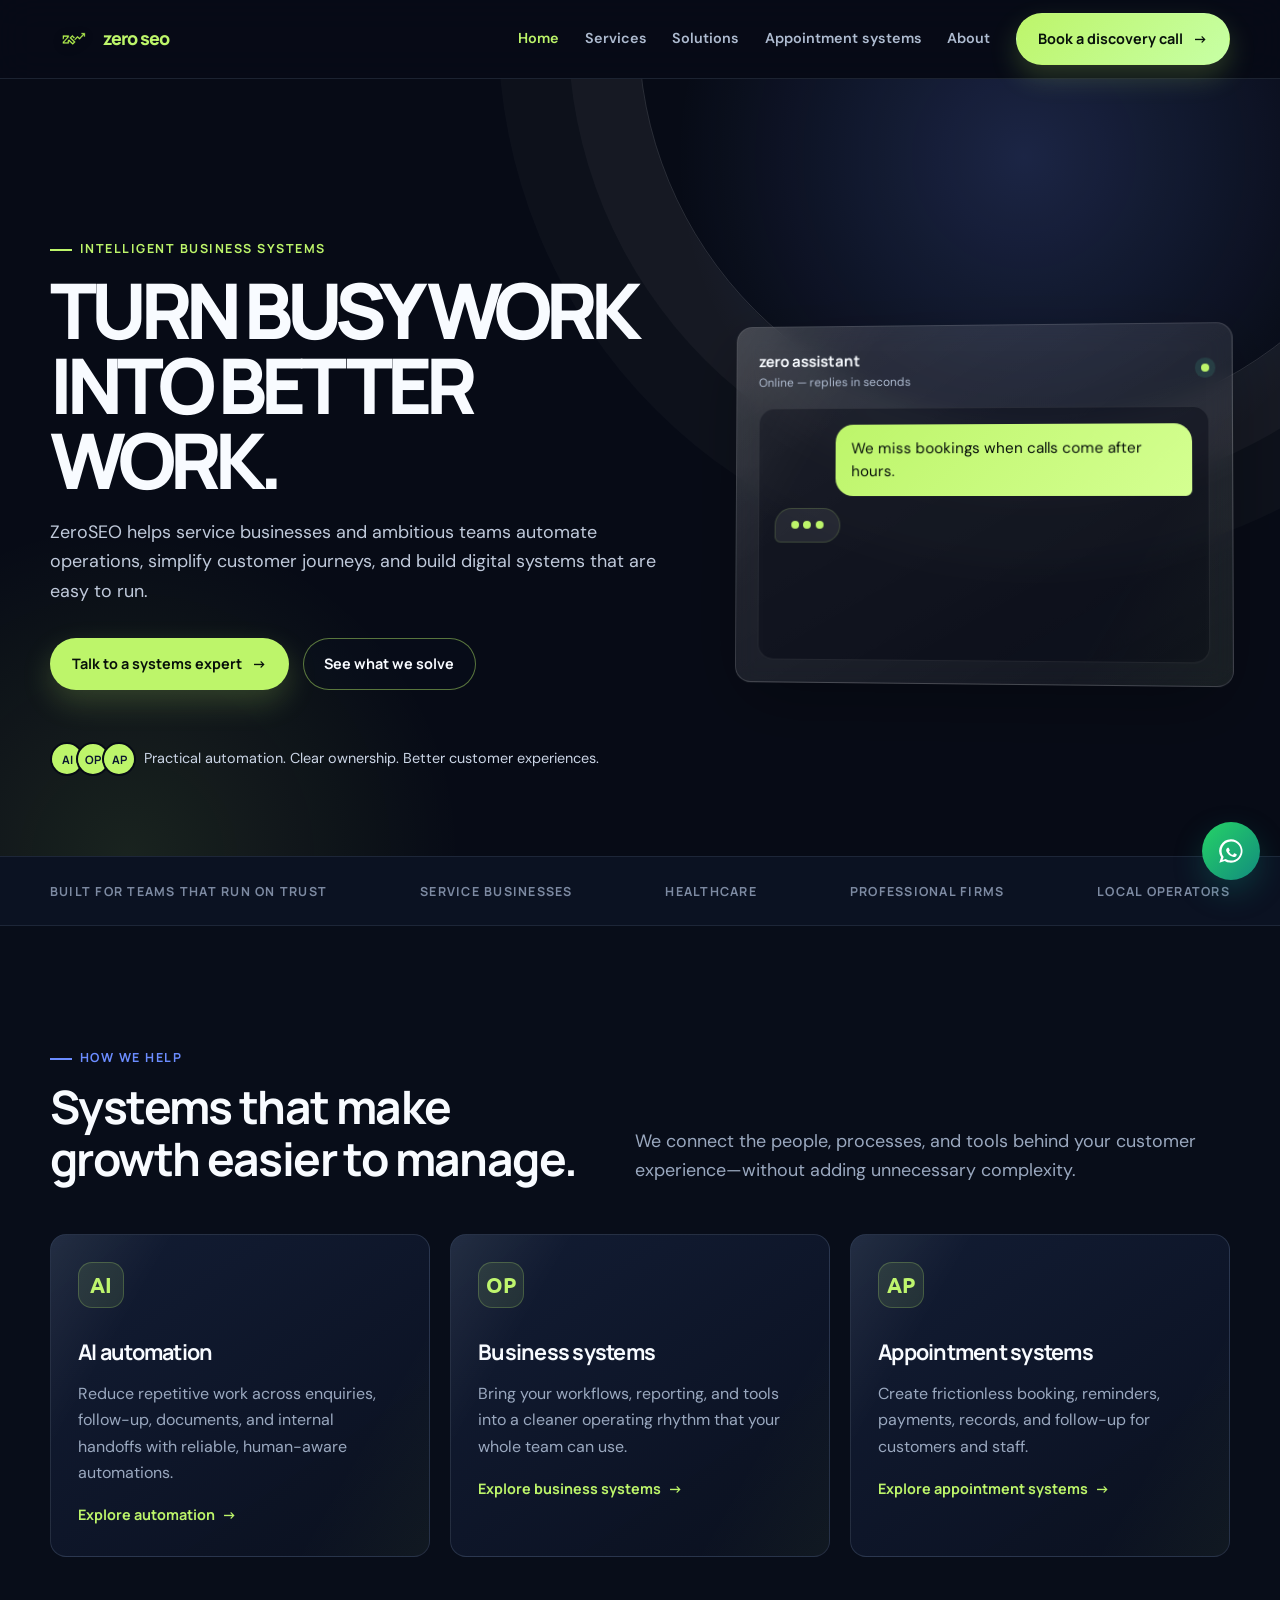
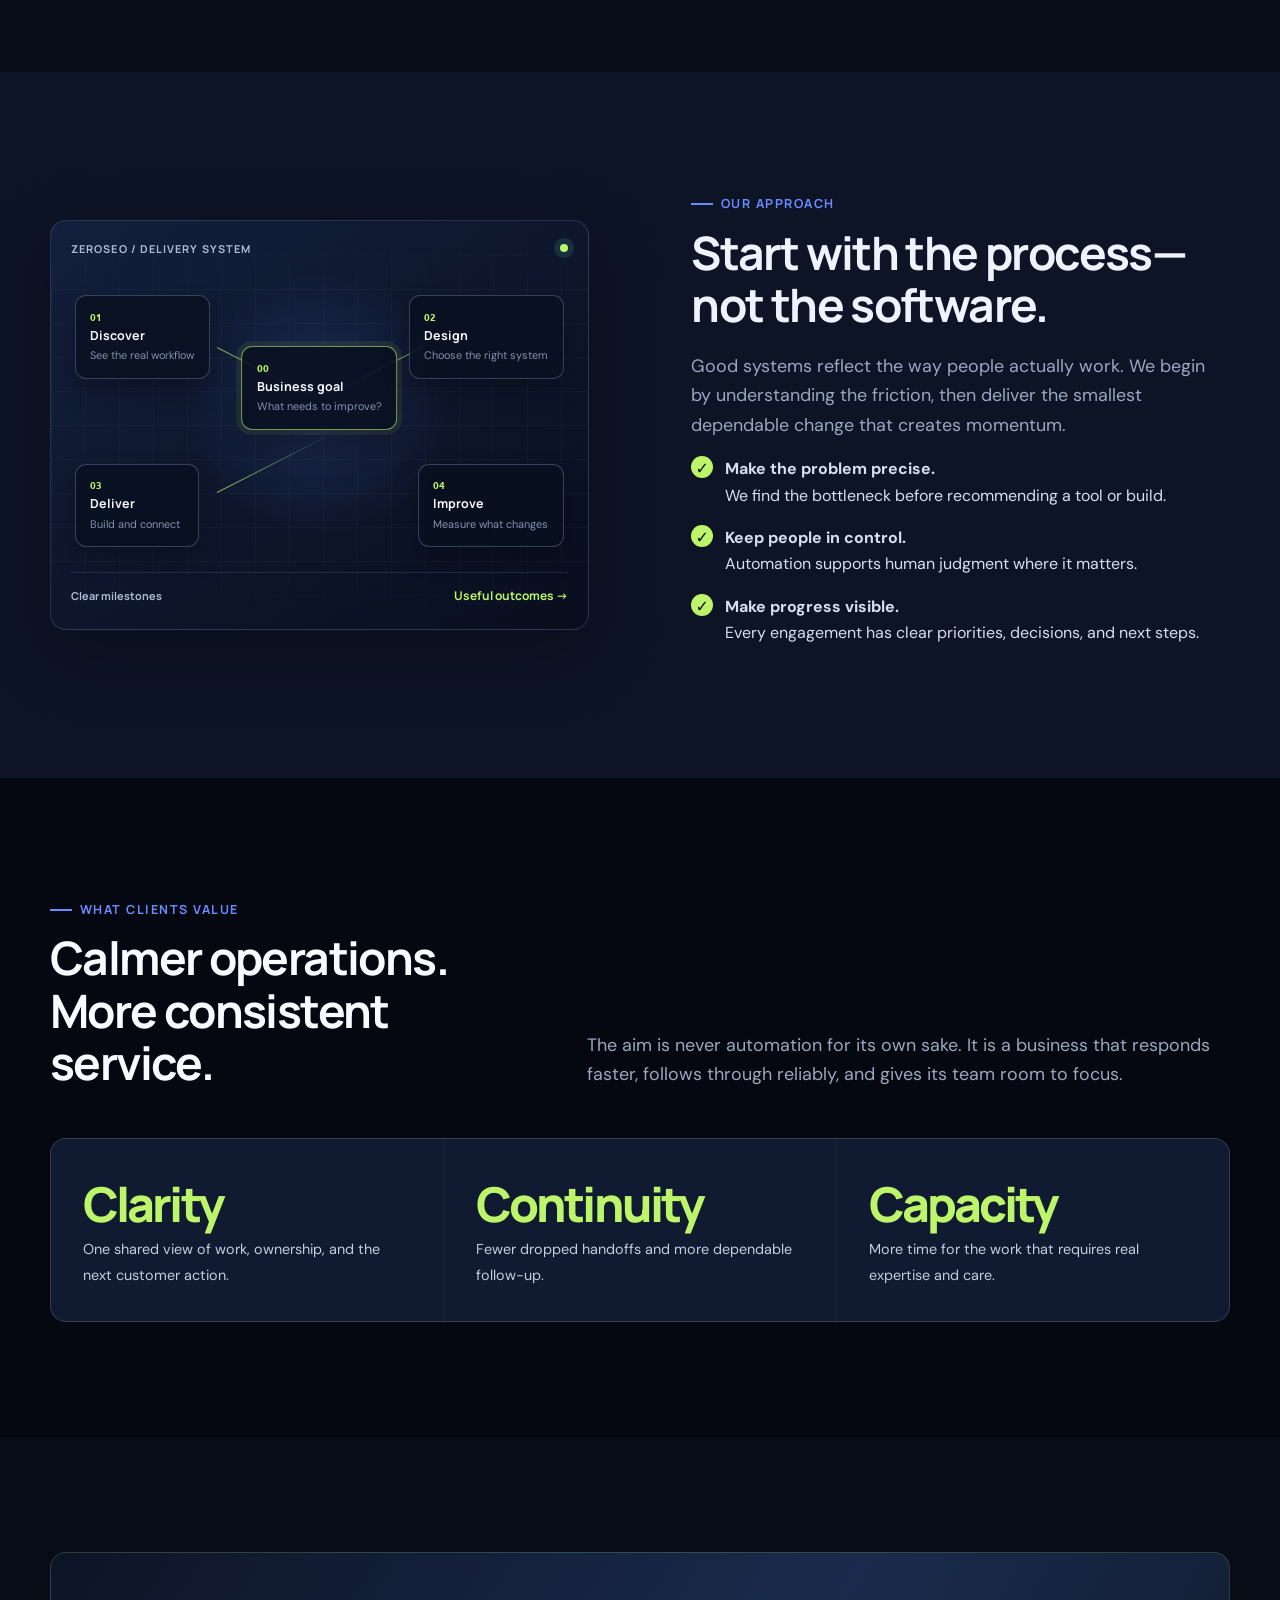
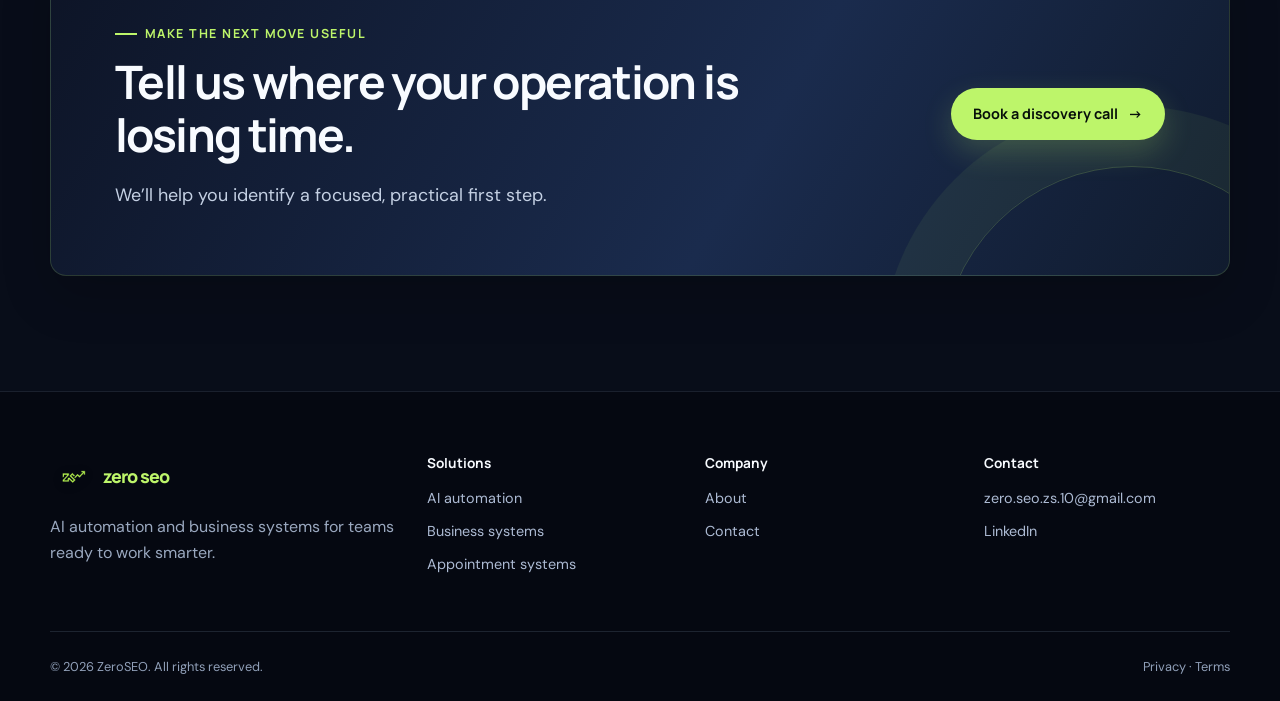
==== commit e7d9ad36: "Added Zero Assistant" ====
--- a/index.html
+++ b/index.html
@@ -8,7 +8,7 @@
 <a class="skip-link" href="#main">Skip to content</a>
 <header class="site-header"><div class="container nav"><a class="brand" href="index.html" aria-label="ZeroSEO home"><span class="brand-mark"><img src="assets/images/logo.webp" alt="ZeroSEO logo" loading="eager"></span><span class="brand-text">zero<span>seo</span></span></a><button class="menu-toggle" aria-label="Open navigation" aria-expanded="false" aria-controls="site-navigation">☰</button><nav class="nav-links" id="site-navigation"><a href="index.html" aria-current="page">Home</a><a href="pages/services/services.html">Services</a><a href="pages/solutions/solutions.html">Solutions</a><a href="pages/appointment-systems/appointment-systems.html">Appointment systems</a><a href="pages/about/about.html">About</a><a href="https://calendly.com/hassanadilha2/30min" class="btn btn-primary" data-calendly="https://calendly.com/hassanadilha2/30min">Book a discovery call <span>→</span></a></nav></div></header>
 <main id="main">
-<section class="hero"><div class="container hero-grid"><div><p class="eyebrow">Intelligent business systems</p><h1 class="display">Turn busy work<br>into better work.</h1><p class="lede">ZeroSEO helps service businesses and ambitious teams automate operations, simplify customer journeys, and build digital systems that are easy to run.</p><div class="hero-actions"><a class="btn btn-primary" href="https://calendly.com/hassanadilha2/30min" data-calendly="https://calendly.com/hassanadilha2/30min">Talk to a systems expert <span>→</span></a><a class="btn btn-secondary" href="pages/solutions/solutions.html">See what we solve</a></div><div class="hero-proof"><div class="avatars"><span class="avatar">AI</span><span class="avatar">OP</span><span class="avatar">AP</span></div><span>Practical automation. Clear ownership. Better customer experiences.</span></div></div><div class="hero-panel" aria-label="Automation operations dashboard"><div class="panel-top"><span>ZEROSEO / OPERATIONS SIGNAL</span><span class="pulse" aria-label="Live"></span></div><div class="chart"><svg viewBox="0 0 440 145" role="img" aria-label="Upward system performance trend"><path d="M0 124 C35 120,52 95,77 104 S112 116,138 80 S178 85,204 70 S244 76,269 45 S307 58,337 34 S376 39,440 6" fill="none" stroke="#bdf56a" stroke-width="5" stroke-linecap="round"/><path d="M0 124 C35 120,52 95,77 104 S112 116,138 80 S178 85,204 70 S244 76,269 45 S307 58,337 34 S376 39,440 6 V145 H0Z" fill="#bdf56a" opacity=".14"/></svg></div><div class="panel-kpis"><div><strong>01</strong><span>Map the work</span></div><div><strong>02</strong><span>Automate safely</span></div><div><strong>03</strong><span>Improve continuously</span></div></div></div></div></section>
+<section class="hero"><div class="container hero-grid"><div><p class="eyebrow">Intelligent business systems</p><h1 class="display">Turn busy work<br>into better work.</h1><p class="lede">ZeroSEO helps service businesses and ambitious teams automate operations, simplify customer journeys, and build digital systems that are easy to run.</p><div class="hero-actions"><a class="btn btn-primary" href="https://calendly.com/hassanadilha2/30min" data-calendly="https://calendly.com/hassanadilha2/30min">Talk to a systems expert <span>→</span></a><a class="btn btn-secondary" href="pages/solutions/solutions.html">See what we solve</a></div><div class="hero-proof"><div class="avatars"><span class="avatar">AI</span><span class="avatar">OP</span><span class="avatar">AP</span></div><span>Practical automation. Clear ownership. Better customer experiences.</span></div></div><div class="hero-panel hero-chat-panel" aria-label="ZeroSEO assistant preview"><div class="panel-top"><div class="chat-brand"><div><strong>zero assistant</strong><span>Online — replies in seconds</span></div></div><span class="pulse" aria-label="Live"></span></div><div class="hero-chat" aria-live="polite"></div></div></div></section>
 <section class="logo-strip"><div class="container"><span>Built for teams that run on trust</span><span>Service businesses</span><span>Healthcare</span><span>Professional firms</span><span>Local operators</span></div></section>
 <section class="section surface"><div class="container"><div class="section-head"><div><p class="eyebrow">How we help</p><h2>Systems that make growth easier to manage.</h2></div><p class="lede">We connect the people, processes, and tools behind your customer experience—without adding unnecessary complexity.</p></div><div class="grid grid-3"><article class="service-card"><div class="icon">AI</div><h3>AI automation</h3><p>Reduce repetitive work across enquiries, follow-up, documents, and internal handoffs with reliable, human-aware automations.</p><a class="text-link" href="pages/services/services.html">Explore automation</a></article><article class="service-card"><div class="icon">OP</div><h3>Business systems</h3><p>Bring your workflows, reporting, and tools into a cleaner operating rhythm that your whole team can use.</p><a class="text-link" href="pages/solutions/solutions.html">Explore business systems</a></article><article class="service-card"><div class="icon">AP</div><h3>Appointment systems</h3><p>Create frictionless booking, reminders, payments, records, and follow-up for customers and staff.</p><a class="text-link" href="pages/appointment-systems/appointment-systems.html">Explore appointment systems</a></article></div></div></section>
 <section class="section muted-surface"><div class="container split"><div class="workflow-visual" aria-label="ZeroSEO delivery workflow"><div class="workflow-top"><span>ZEROSEO / DELIVERY SYSTEM</span><span class="pulse" aria-hidden="true"></span></div><div class="workflow-map"><div class="workflow-line line-one"></div><div class="workflow-line line-two"></div><div class="workflow-line line-three"></div><div class="workflow-node node-main"><span class="node-index">00</span><strong>Business goal</strong><small>What needs to improve?</small></div><div class="workflow-node node-one"><span class="node-index">01</span><strong>Discover</strong><small>See the real workflow</small></div><div class="workflow-node node-two"><span class="node-index">02</span><strong>Design</strong><small>Choose the right system</small></div><div class="workflow-node node-three"><span class="node-index">03</span><strong>Deliver</strong><small>Build and connect</small></div><div class="workflow-node node-four"><span class="node-index">04</span><strong>Improve</strong><small>Measure what changes</small></div></div><div class="workflow-footer"><span>Clear milestones</span><strong>Useful outcomes →</strong></div></div><div><p class="eyebrow">Our approach</p><h2>Start with the process—not the software.</h2><p class="lede">Good systems reflect the way people actually work. We begin by understanding the friction, then deliver the smallest dependable change that creates momentum.</p><ul class="checklist"><li><span><strong>Make the problem precise.</strong><br>We find the bottleneck before recommending a tool or build.</span></li><li><span><strong>Keep people in control.</strong><br>Automation supports human judgment where it matters.</span></li><li><span><strong>Make progress visible.</strong><br>Every engagement has clear priorities, decisions, and next steps.</span></li></ul></div></div></section>
--- a/assets/css/redesign.css
+++ b/assets/css/redesign.css
@@ -53,13 +53,23 @@
 .avatars { display:flex; }
 .avatar { display:grid; place-items:center; width:34px; height:34px; margin-right:-8px; color:#0c1730; border:2px solid var(--ink); border-radius:50%; background:var(--mint); font:700 .72rem Manrope,sans-serif; }
 .hero-panel { padding:1.35rem; border:1px solid rgba(255,255,255,.16); border-radius:var(--radius); background:linear-gradient(150deg,rgba(255,255,255,.13),rgba(255,255,255,.04)); box-shadow:var(--shadow); backdrop-filter:blur(12px); }
-.panel-top { display:flex; justify-content:space-between; color:#b9c6dd; font-size:.78rem; }
+.hero-chat-panel { display:flex; flex-direction:column; gap:1rem; min-height:360px; }
+.panel-top { display:flex; justify-content:space-between; align-items:center; color:#b9c6dd; font-size:.78rem; }
+.chat-brand { display:flex; align-items:center; gap:.75rem; }
+.chat-badge { display:grid; place-items:center; width:32px; height:32px; color:#07100a; border-radius:50%; background:var(--mint); font-weight:800; }
+.chat-brand strong { display:block; color:#f8fbff; font-size:.95rem; font-family:Manrope,sans-serif; }
+.chat-brand span { display:block; color:#aebbd0; font-size:.75rem; }
 .pulse { width:8px; height:8px; border-radius:50%; background:var(--mint); box-shadow:0 0 0 6px rgba(70,213,176,.13); }
-.chart { height:190px; margin:1.6rem 0; padding:1.5rem 0 .75rem; border-bottom:1px solid rgba(255,255,255,.15); background:linear-gradient(transparent 24%,rgba(255,255,255,.08) 25%,transparent 26%,transparent 49%,rgba(255,255,255,.08) 50%,transparent 51%,transparent 74%,rgba(255,255,255,.08) 75%,transparent 76%); }
-.chart svg { width:100%; height:100%; overflow:visible; }
-.panel-kpis { display:grid; grid-template-columns:repeat(3,1fr); gap:1rem; }
-.panel-kpis strong { display:block; font:700 1.05rem Manrope,sans-serif; }
-.panel-kpis span { display:block; color:#b9c6dd; font-size:.72rem; }
+.hero-chat { display:flex; flex:1; flex-direction:column; gap:.75rem; padding:1rem; border:1px solid rgba(255,255,255,.08); border-radius:16px; background:rgba(3,7,18,.42); }
+.chat-bubble { max-width:85%; padding:.8rem 1rem; border-radius:18px; font-size:.95rem; line-height:1.5; opacity:0; transform:translateY(8px); animation:chat-enter .35s ease forwards; }
+.chat-bubble-user { align-self:flex-end; color:#07100a; border-bottom-right-radius:6px; background:linear-gradient(135deg,var(--mint),#d4ff91); }
+.chat-bubble-assistant { align-self:flex-start; color:#f8fbff; border:1px solid rgba(189,245,106,.16); border-bottom-left-radius:6px; background:rgba(255,255,255,.08); }
+.chat-bubble.typing { display:flex; gap:.3rem; align-items:center; align-self:flex-start; padding:.8rem 1rem; }
+.chat-bubble.typing span { display:inline-block; width:8px; height:8px; border-radius:50%; background:var(--mint); animation:chat-bounce 1s infinite ease-in-out; }
+.chat-bubble.typing span:nth-child(2) { animation-delay:.15s; }
+.chat-bubble.typing span:nth-child(3) { animation-delay:.3s; }
+@keyframes chat-bounce { 0%,80%,100% { transform:translateY(0); opacity:.45; } 40% { transform:translateY(-4px); opacity:1; } }
+@keyframes chat-enter { from { opacity:0; transform:translateY(8px); } to { opacity:1; transform:translateY(0); } }
 .logo-strip { padding:1.6rem 0; color:#7d8aa2; background:#0e1730; }
 .logo-strip .container { display:flex; align-items:center; justify-content:space-between; gap:1rem; overflow:auto; }
 .logo-strip span { flex:0 0 auto; font:700 .78rem Manrope,sans-serif; letter-spacing:.1em; text-transform:uppercase; }
